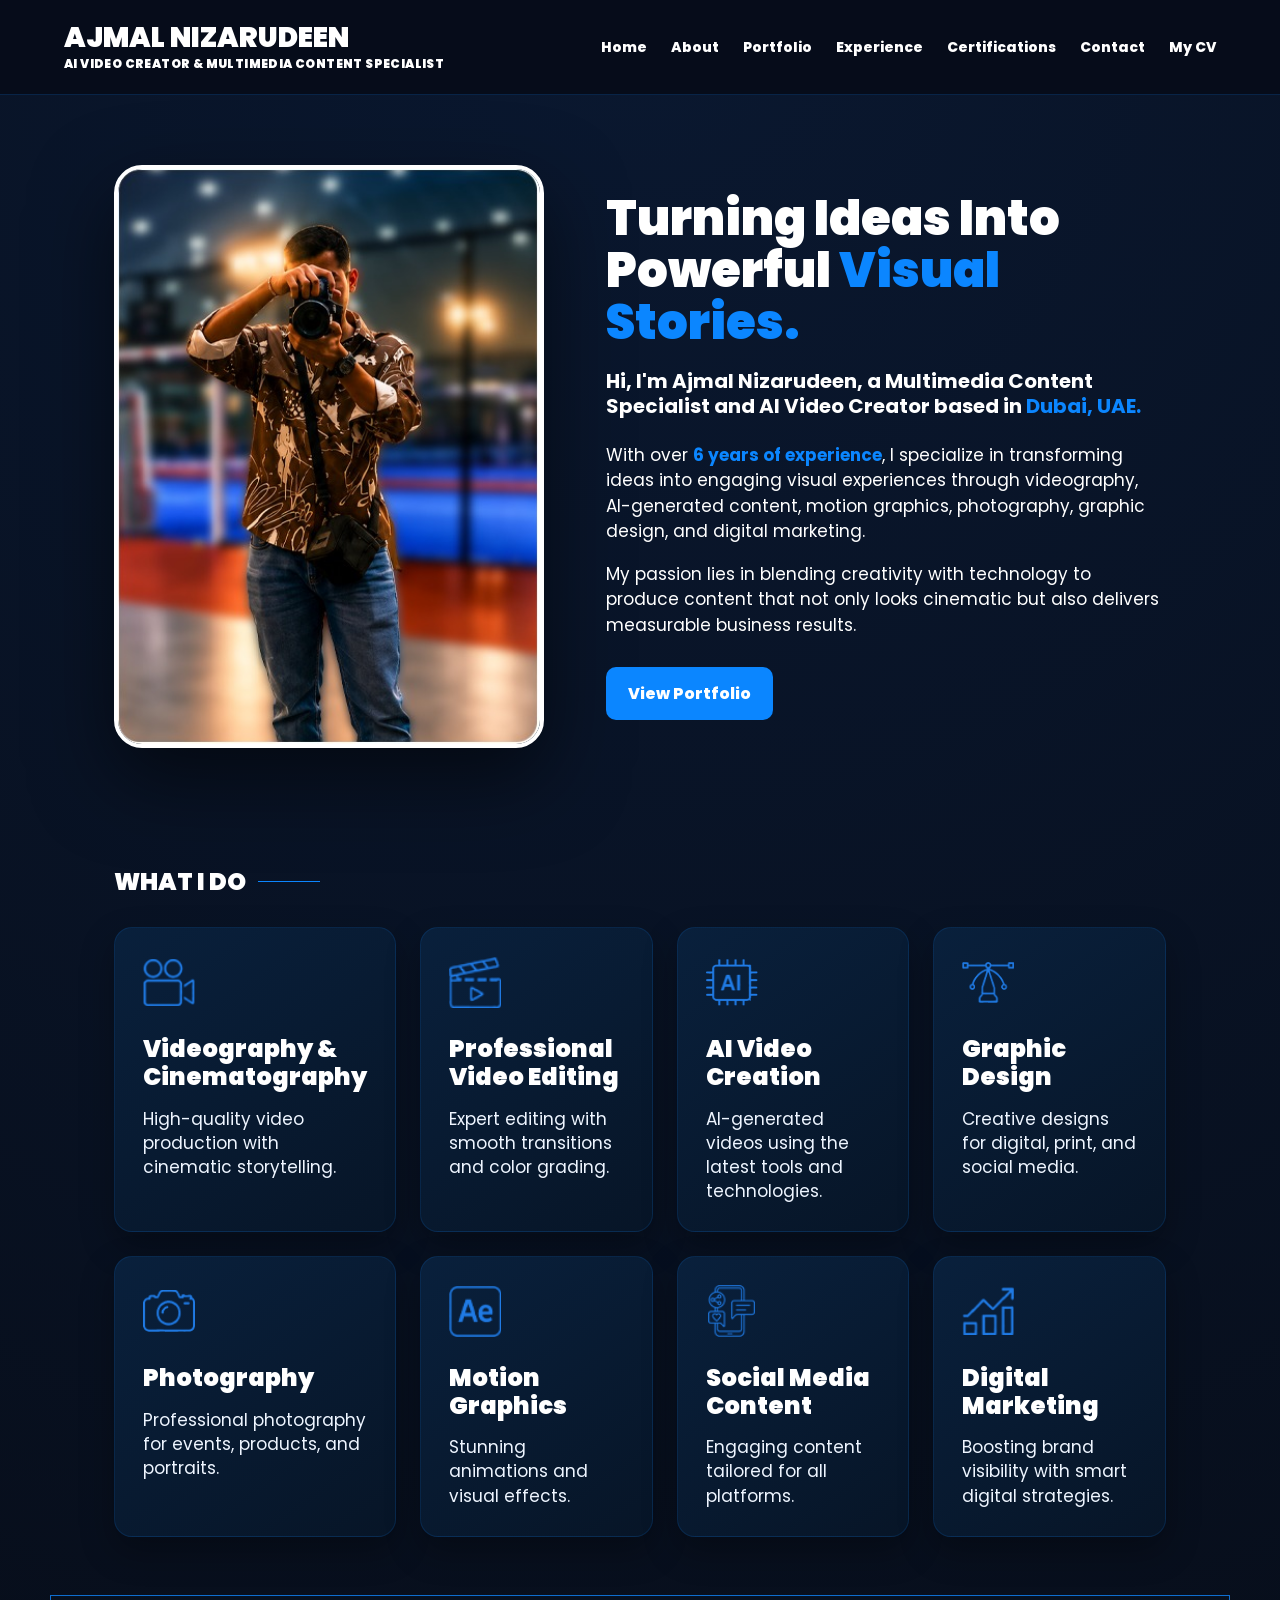
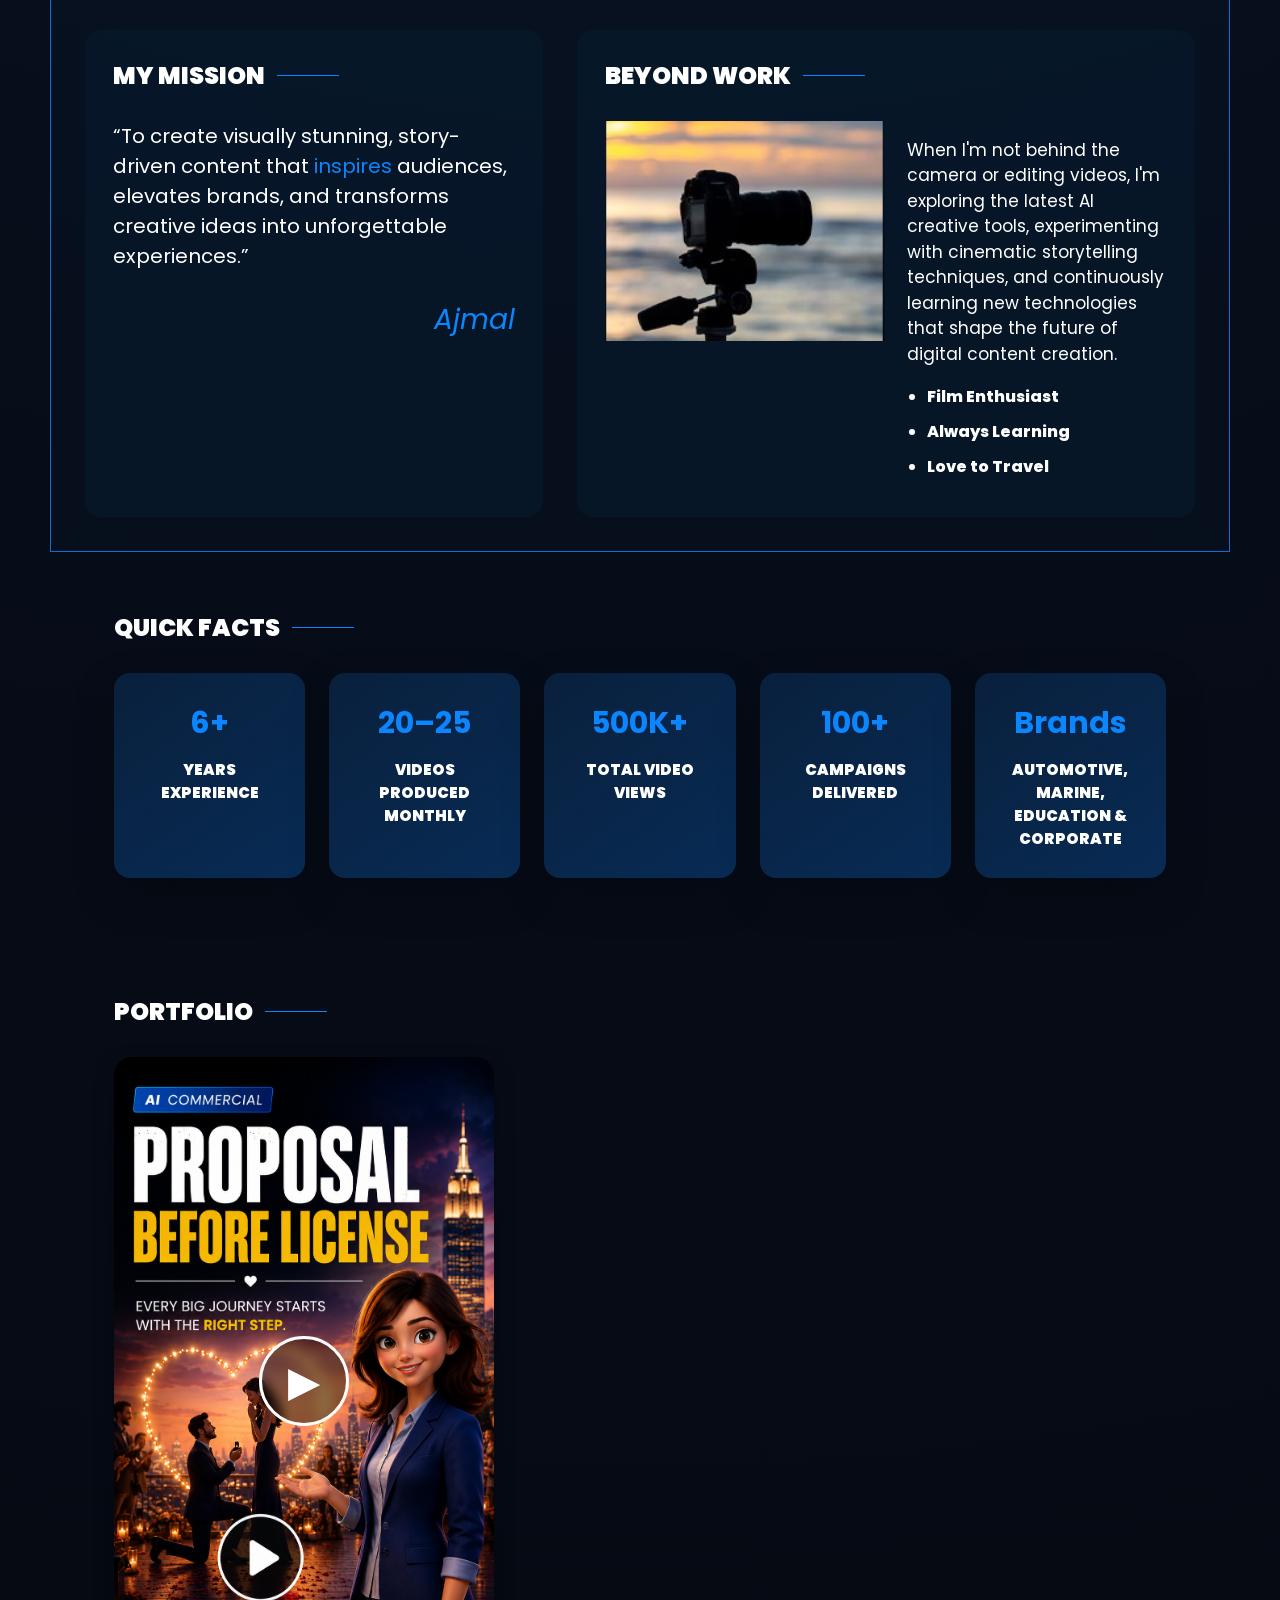
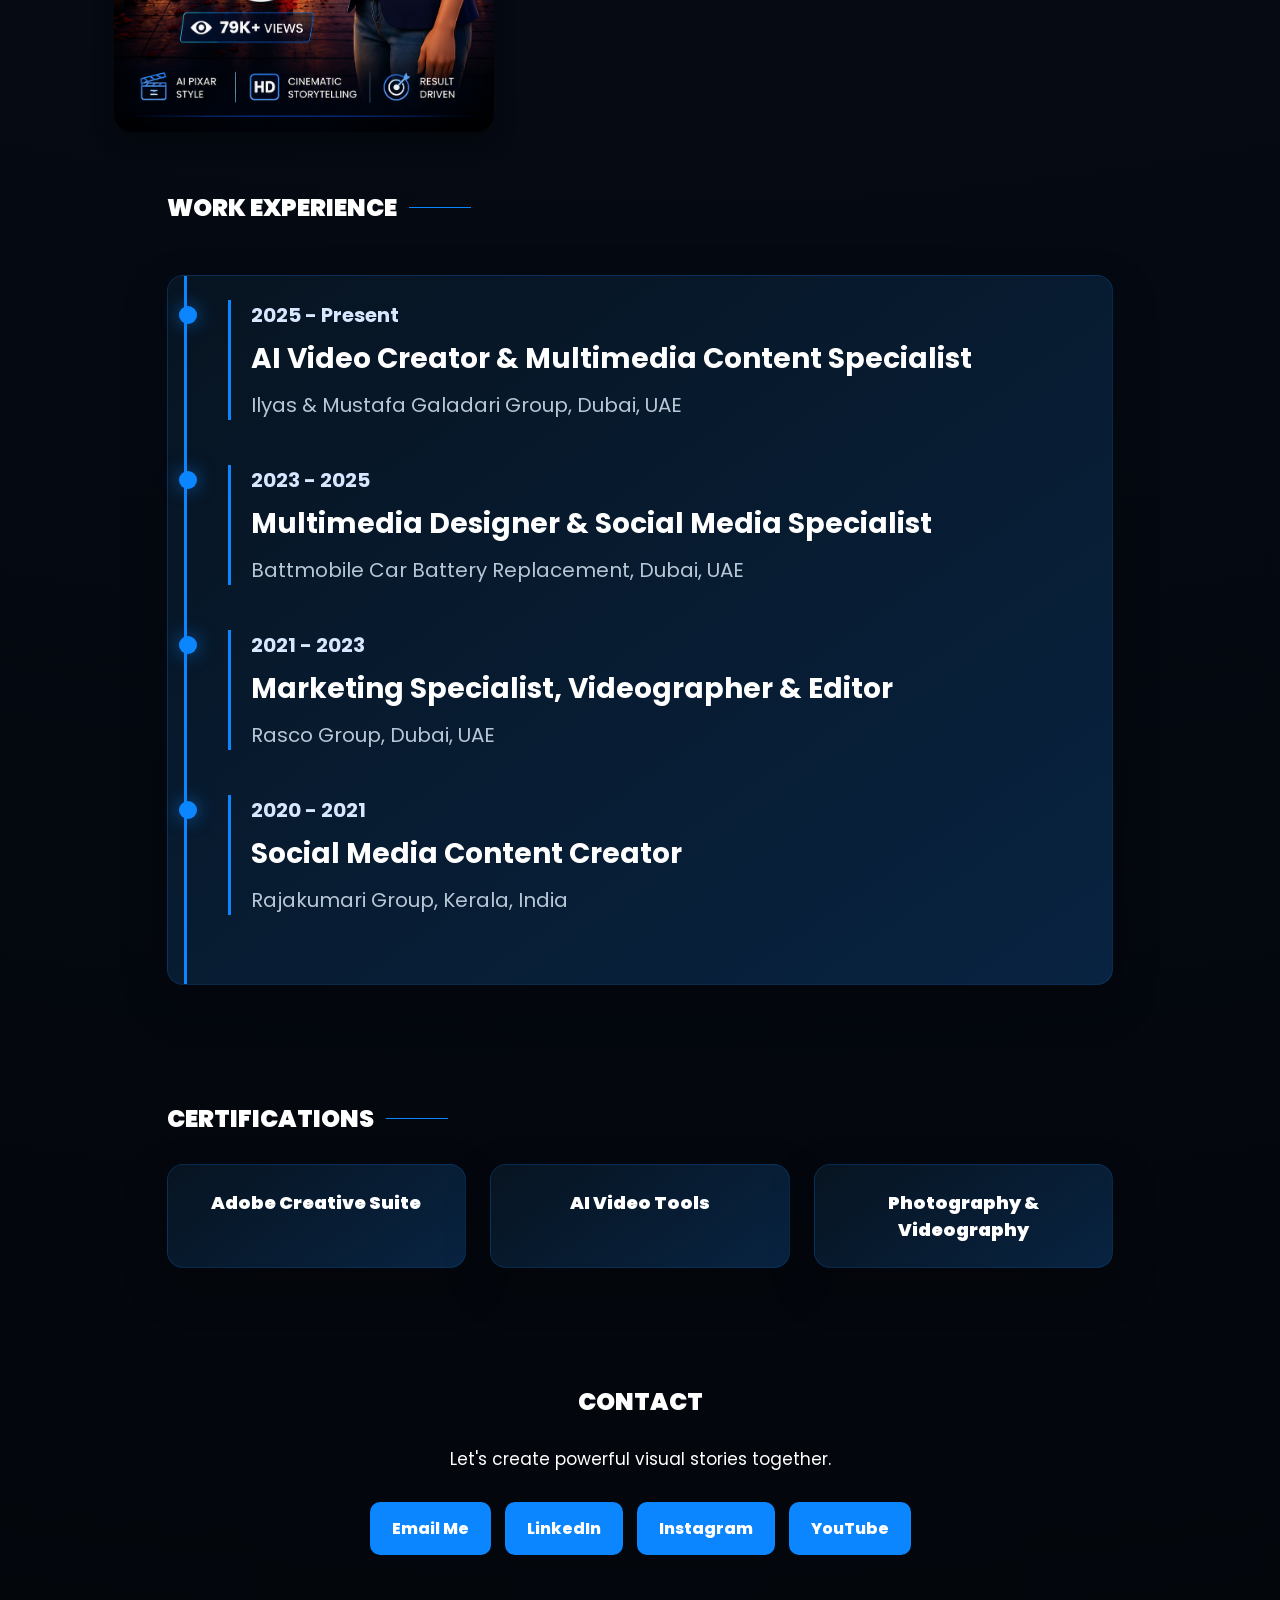
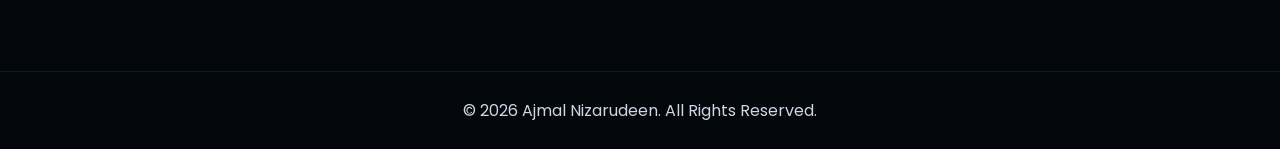
==== index.html @ cd3aad3b "Update index.html" ====
<!DOCTYPE html>
<html lang="en">
<head>
  <meta charset="UTF-8" />
  <meta name="viewport" content="width=device-width, initial-scale=1.0" />
  <title>Ajmal Nizarudeen | Portfolio</title>
  <link rel="preconnect" href="https://fonts.googleapis.com">
  <link rel="preconnect" href="https://fonts.gstatic.com" crossorigin>
  <link href="https://fonts.googleapis.com/css2?family=Poppins:wght@400;500;600;700;800;900&display=swap" rel="stylesheet">
  <link rel="stylesheet" href="style.css" />
</head>
<body>
  <header class="site-header">
    <a class="brand" href="#home">
      <span>AJMAL NIZARUDEEN</span>
      <small>AI VIDEO CREATOR & MULTIMEDIA CONTENT SPECIALIST</small>
    </a>
    <button class="menu-btn" id="menuBtn" aria-label="Open menu">☰</button>
    <nav class="nav" id="navMenu">
      <a href="#home">Home</a>
      <a href="#about">About</a>
      <a href="#portfolio">Portfolio</a>
      <a href="#experience">Experience</a>
      <a href="#certifications">Certifications</a>
      <a href="#contact">Contact</a>
      <a href="cv.html" target="_blank">My CV</a>
    </nav>
  </header>

  <main>
    <section id="home" class="hero section">
      <div class="hero-image reveal">
        <img src="profile.jpg" alt="Ajmal Nizarudeen holding a camera" />
      </div>
      <div class="hero-text reveal">
        <h1>Turning Ideas Into Powerful <span>Visual Stories.</span></h1>
        <h3>Hi, I'm Ajmal Nizarudeen, a Multimedia Content Specialist and AI Video Creator based in <span>Dubai, UAE.</span></h3>
        <p>With over <strong>6 years of experience</strong>, I specialize in transforming ideas into engaging visual experiences through videography, AI-generated content, motion graphics, photography, graphic design, and digital marketing.</p>
        <p>My passion lies in blending creativity with technology to produce content that not only looks cinematic but also delivers measurable business results.</p>
        <a class="btn" href="#portfolio">View Portfolio</a>
      </div>
    </section>

    <section id="about" class="section what-i-do">
      <h2>WHAT I DO</h2>
      <div class="services-grid">
        <article class="service-card reveal"><img src="videography.png" alt="" class="service-icon"><h3>Videography &<br>Cinematography</h3><p>High-quality video production with cinematic storytelling.</p></article>
        <article class="service-card reveal"><img src="editing.png" alt="" class="service-icon"><h3>Professional<br>Video Editing</h3><p>Expert editing with smooth transitions and color grading.</p></article>
        <article class="service-card reveal"><img src="ai.png" alt="" class="service-icon"><h3>AI Video<br>Creation</h3><p>AI-generated videos using the latest tools and technologies.</p></article>
        <article class="service-card reveal"><img src="graphic.png" alt="" class="service-icon"><h3>Graphic Design</h3><p>Creative designs for digital, print, and social media.</p></article>
        <article class="service-card reveal"><img src="photography.png" alt="" class="service-icon"><h3>Photography</h3><p>Professional photography for events, products, and portraits.</p></article>
        <article class="service-card reveal"><img src="motion.png" alt="" class="service-icon"><h3>Motion Graphics</h3><p>Stunning animations and visual effects.</p></article>
        <article class="service-card reveal"><img src="Layer26.png" alt="" class="service-icon"><h3>Social Media<br>Content</h3><p>Engaging content tailored for all platforms.</p></article>
        <article class="service-card reveal"><img src="digital.png" alt="" class="service-icon"><h3>Digital Marketing</h3><p>Boosting brand visibility with smart digital strategies.</p></article>
      </div>
    </section>

    <section class="section mission-section">
      <div class="mission-card reveal">
        <h2>MY MISSION</h2>
        <p class="quote">“To create visually stunning, story-driven content that <span>inspires</span> audiences, elevates brands, and transforms creative ideas into unforgettable experiences.”</p>
        <p class="signature">Ajmal</p>
      </div>
      <div class="beyond-card reveal">
        <h2>BEYOND WORK</h2>
        <div class="beyond-content">
          <img src="camera.jpg" alt="Camera at sunset">
          <div>
            <p>When I'm not behind the camera or editing videos, I'm exploring the latest AI creative tools, experimenting with cinematic storytelling techniques, and continuously learning new technologies that shape the future of digital content creation.</p>
            <ul>
              <li>Film Enthusiast</li>
              <li>Always Learning</li>
              <li>Love to Travel</li>
            </ul>
          </div>
        </div>
      </div>
    </section>

    <section class="section facts">
      <h2>QUICK FACTS</h2>
      <div class="facts-grid">
        <div class="fact-card reveal"><strong data-count="6">6+</strong><span>Years Experience</span></div>
        <div class="fact-card reveal"><strong>20–25</strong><span>Videos Produced Monthly</span></div>
        <div class="fact-card reveal"><strong data-count="500">500K+</strong><span>Total Video Views</span></div>
        <div class="fact-card reveal"><strong data-count="100">100+</strong><span>Campaigns Delivered</span></div>
        <div class="fact-card reveal"><strong>Brands</strong><span>Automotive, Marine, Education & Corporate</span></div>
      </div>
    </section>

<section id="portfolio" class="section">

<h2>Portfolio</h2>

<div class="video-card"
onclick="openVideo('https://drive.google.com/file/d/13KPSPZpoM0rMct7OR1KldT6EIgpam6Rl/preview')">
  
  <img src="thumbnew1.png" class="thumbnail">
  
  <div class="play-button">▶</div>
</div>
  
<section id="experience" class="section">

    <h2>WORK EXPERIENCE</h2>

    <div class="timeline">

        <div class="timeline-item">
            <span class="year">2025 - Present</span>
            <h3>AI Video Creator & Multimedia Content Specialist</h3>
            <p>Ilyas & Mustafa Galadari Group, Dubai, UAE</p>
        </div>

        <div class="timeline-item">
            <span class="year">2023 - 2025</span>
            <h3>Multimedia Designer & Social Media Specialist</h3>
            <p>Battmobile Car Battery Replacement, Dubai, UAE</p>
        </div>

        <div class="timeline-item">
            <span class="year">2021 - 2023</span>
            <h3>Marketing Specialist, Videographer & Editor</h3>
            <p>Rasco Group, Dubai, UAE</p>
        </div>

        <div class="timeline-item">
            <span class="year">2020 - 2021</span>
            <h3>Social Media Content Creator</h3>
            <p>Rajakumari Group, Kerala, India</p>
        </div>

    </div>

</section>
    <section id="certifications" class="section certifications">
      <h2>CERTIFICATIONS</h2>
      <div class="cert-grid">
        <article class="cert-card reveal">Adobe Creative Suite</article>
        <article class="cert-card reveal">AI Video Tools</article>
        <article class="cert-card reveal">Photography & Videography</article>
      </div>
    </section>

    <section id="contact" class="section contact">
      <h2>CONTACT</h2>
      <p>Let's create powerful visual stories together.</p>
      <div class="contact-links">
        <a href="mailto:ajmalnisarnjkm@gmail.com">Email Me</a>
        <a href="https://www.linkedin.com/in/ajmal-nizarudeen-a8591b1a4/" target="_blank">LinkedIn</a>
        <a href="https://www.instagram.com/ajmalnizar281" target="_blank">Instagram</a>
        <a href="https://www.youtube.com/@AjmalNisar369" target="_blank">YouTube</a>
      </div>
    </section>
  </main>

  <footer>© 2026 Ajmal Nizarudeen. All Rights Reserved.</footer>
  <script src="script.js"></script>
<div id="videoModal" class="modal">
  <div class="modal-content">
    <span class="close" onclick="closeVideo()">&times;</span>

    <iframe
      id="videoFrame"
      allow="autoplay"
      allowfullscreen>
    </iframe>
  </div>
</div>
</body>
</html>
---- style.css ----
:root{--bg:#070d19;--bg2:#061827;--panel:#071d31;--card:#061323;--text:#fff;--muted:#cdd6e4;--blue:#0b86ff;--line:#0e6ed0;--glow:rgba(11,134,255,.28)}
*{box-sizing:border-box}html{scroll-behavior:smooth}body{margin:0;font-family:'Poppins',Arial,sans-serif;background:radial-gradient(circle at top,#0a1830 0,#070d19 40%,#03060b 100%);color:var(--text)}img{max-width:100%}.site-header{position:sticky;top:0;z-index:1000;display:flex;align-items:center;justify-content:space-between;gap:24px;padding:24px 5%;background:rgba(7,13,25,.92);backdrop-filter:blur(14px);border-bottom:1px solid rgba(14,110,208,.25)}.brand{text-decoration:none;color:#fff;font-weight:900;font-size:28px;line-height:1}.brand small{display:block;font-size:12px;margin-top:6px;letter-spacing:.4px}.nav{display:flex;gap:24px}.nav a{color:#fff;text-decoration:none;font-weight:800;font-size:14px}.nav a:hover{color:var(--blue)}.menu-btn{display:none;background:var(--blue);color:#fff;border:0;border-radius:8px;padding:8px 12px;font-size:22px}.section{max-width:1180px;margin:0 auto;padding:58px 5%;scroll-margin-top:100px}h1{font-size:48px;line-height:1.08;margin:0 0 20px;font-weight:900}h1 span,h3 span,strong,.quote span{color:var(--blue)}h2{font-size:24px;text-transform:uppercase;margin:0 0 28px;font-weight:900;display:flex;align-items:center;gap:12px}h2:after{content:"";width:62px;height:1px;background:var(--blue);display:block}p{font-size:17px;line-height:1.5;color:var(--text)}
.hero{display:grid;grid-template-columns:430px 1fr;gap:62px;align-items:center;padding-top:70px}.hero-image img{width:100%;display:block;border:4px solid #fff;border-radius:28px;box-shadow:0 30px 80px rgba(0,0,0,.55)}.hero-text h3{font-size:20px;line-height:1.25;margin:0 0 24px}.btn,.contact-links a{display:inline-block;background:var(--blue);color:#fff;text-decoration:none;font-weight:800;border-radius:10px;padding:14px 22px;margin-top:12px;transition:.25s}.btn:hover,.contact-links a:hover{transform:translateY(-3px);box-shadow:0 12px 30px var(--glow)}
.services-grid{display:grid;grid-template-columns:repeat(4,1fr);gap:24px}.service-card{background:linear-gradient(145deg,#09203c,#071527);border:1px solid rgba(14,110,208,.18);border-radius:18px;padding:28px;min-height:250px;transition:.35s;cursor:pointer;box-shadow:0 14px 34px rgba(0,0,0,.30)}.service-card:hover{transform:translateY(-8px);border-color:var(--blue);box-shadow:0 22px 50px var(--glow);background:linear-gradient(145deg,#0d2c53,#071a31)}.service-icon{width:52px;height:52px;object-fit:contain;margin-bottom:20px}.service-card h3{font-size:24px;line-height:1.15;margin:0 0 16px;font-weight:900}.service-card p{font-size:17px;line-height:1.42;margin:0;color:#eef5ff}
.mission-section{display:grid;grid-template-columns:1fr 1.35fr;gap:34px;border:1px solid var(--line);background:rgba(6,22,37,.35);padding:34px}.mission-card,.beyond-card{background:rgba(7,29,49,.55);border-radius:16px;padding:28px}.quote{font-size:20px}.signature{font-size:28px;color:var(--blue);font-style:italic;text-align:right}.beyond-content{display:grid;grid-template-columns:280px 1fr;gap:22px}.beyond-content img{width:100%;height:220px;object-fit:cover}.beyond-content ul{margin:15px 0 0;padding-left:20px;font-weight:800}.beyond-content li{margin-bottom:10px}.facts-grid{display:grid;grid-template-columns:repeat(5,1fr);gap:24px}.fact-card{background:linear-gradient(145deg,#09203c,#082b55);border-radius:16px;padding:28px;text-align:center;box-shadow:0 18px 40px rgba(0,0,0,.28);transition:.3s}.fact-card:hover{transform:translateY(-6px);box-shadow:0 20px 45px var(--glow)}.fact-card strong{display:block;font-size:30px;color:var(--blue);margin-bottom:12px}.fact-card span{display:block;text-transform:uppercase;font-weight:900;font-size:15px}.portfolio-grid{display:grid;grid-template-columns:repeat(3,1fr);gap:28px}.portfolio-card,.cert-card,.timeline{background:linear-gradient(145deg,#071421,#082341);border:1px solid rgba(14,110,208,.22);border-radius:16px;padding:24px;box-shadow:0 18px 45px rgba(0,0,0,.25)}.portfolio-card img{height:210px;width:100%;object-fit:cover;border-radius:12px;margin-bottom:18px}.portfolio-card h3,.timeline-item h3{font-size:21px;margin:0 0 10px}.timeline-item{border-left:3px solid var(--blue);padding-left:20px;margin-bottom:26px}.timeline-item span{color:var(--blue);font-weight:900}.cert-grid{display:grid;grid-template-columns:repeat(3,1fr);gap:24px}.cert-card{text-align:center;font-weight:900;font-size:18px}.contact{text-align:center}.contact h2{justify-content:center}.contact h2:after{display:none}.contact-links{display:flex;justify-content:center;gap:14px;flex-wrap:wrap}footer{text-align:center;padding:26px;color:var(--muted);border-top:1px solid rgba(14,110,208,.2)}.reveal{opacity:0;transform:translateY(24px);transition:.7s ease}.reveal.show{opacity:1;transform:none}
@media(max-width:980px){.menu-btn{display:block}.nav{display:none;position:absolute;right:5%;top:80px;background:#071421;border:1px solid var(--line);border-radius:14px;flex-direction:column;padding:18px;width:240px}.nav.active{display:flex}.hero,.mission-section{grid-template-columns:1fr}.services-grid,.facts-grid{grid-template-columns:repeat(2,1fr)}.portfolio-grid,.cert-grid{grid-template-columns:1fr}.beyond-content{grid-template-columns:1fr}.hero{gap:36px}.hero-image{max-width:430px}.hero-text h1{font-size:40px}}
@media(max-width:560px){.site-header{padding:18px 5%}.brand{font-size:20px}.brand small{font-size:10px}.section{padding:42px 5%}.services-grid,.facts-grid{grid-template-columns:1fr}.hero-text h1{font-size:34px}p{font-size:16px}.mission-section{padding:24px}.service-card{min-height:auto}.service-card h3{font-size:22px}}
/* ===========================
   PORTFOLIO
=========================== */

.video-card{
    width:380px;
    background:#0d1625;
    border-radius:18px;
    overflow:hidden;
    cursor:pointer;
    transition:.35s;
    position:relative;
    box-shadow:0 8px 20px rgba(0,0,0,.35);
}

.video-card:hover{
    transform:translateY(-8px);
    box-shadow:0 20px 40px rgba(0,120,255,.25);
}

.video-card img{
    width:100%;
    display:block;
}

/* Top text */
.video-info{
    padding:20px 20px 15px;
}

.video-category{
    display:block;
    color:#0b86ff;
    font-size:14px;
    font-weight:800;
    letter-spacing:2px;
    text-transform:uppercase;
    margin-bottom:8px;
}

.video-info h3{
    color:#fff;
    font-size:32px;
    font-weight:800;
    line-height:1.2;
    margin:0;
}

/* Play button */
.play-button{
    position:absolute;
    top:48%;
    left:50%;
    transform:translate(-50%,-50%);
    width:90px;
    height:90px;
    border-radius:50%;
    background:rgba(0,0,0,.45);
    border:3px solid #fff;
    display:flex;
    align-items:center;
    justify-content:center;
    color:#fff;
    font-size:42px;
    transition:.3s;
    backdrop-filter:blur(6px);
}

.video-card:hover .play-button{
    transform:translate(-50%,-50%) scale(1.08);
    background:rgba(11,134,255,.85);
}

/* Video Popup */
.modal{
    display:none;
    position:fixed;
    left:0;
    top:0;
    width:100%;
    height:100%;
    background:rgba(0,0,0,.9);
    justify-content:center;
    align-items:center;
    z-index:9999;
}

.modal-content{
    width:90%;
    max-width:1000px;
    position:relative;
}

.modal iframe{
    width:100%;
    height:560px;
    border:none;
    border-radius:18px;
}

.close{
    position:absolute;
    top:-50px;
    right:0;
    color:#fff;
    font-size:42px;
    cursor:pointer;
    transition:.3s;
}

.close:hover{
    color:#0b86ff;
}
/*=========================
    EXPERIENCE TIMELINE
==========================*/

.timeline{
    position:relative;
    margin-top:50px;
    padding-left:60px;
}

.timeline::before{
    content:"";
    position:absolute;
    left:16px;
    top:0;
    bottom:0;
    width:3px;
    background:#0b86ff;
}

.timeline-item{
    position:relative;
    margin-bottom:45px;
}

.timeline-item::before{
    content:"";
    position:absolute;
    left:-52px;
    top:6px;
    width:18px;
    height:18px;
    background:#0b86ff;
    border-radius:50%;
    box-shadow:0 0 18px rgba(11,134,255,.6);
}

.timeline .year{
    display:block;
    color:#d8e6ff;
    font-size:20px;
    font-weight:700;
    margin-bottom:8px;
}

.timeline-item h3{
    color:#fff;
    font-size:28px;
    margin:0 0 10px;
}

.timeline-item p{
    color:#b8c7d6;
    font-size:20px;
    margin:0;
}

@media(max-width:768px){

.timeline{
    padding-left:45px;
}

.timeline::before{
    left:12px;
}

.timeline-item::before{
    left:-39px;
    width:14px;
    height:14px;
}

.timeline .year{
    font-size:17px;
}

.timeline-item h3{
    font-size:21px;
}

.timeline-item p{
    font-size:16px;
}

}
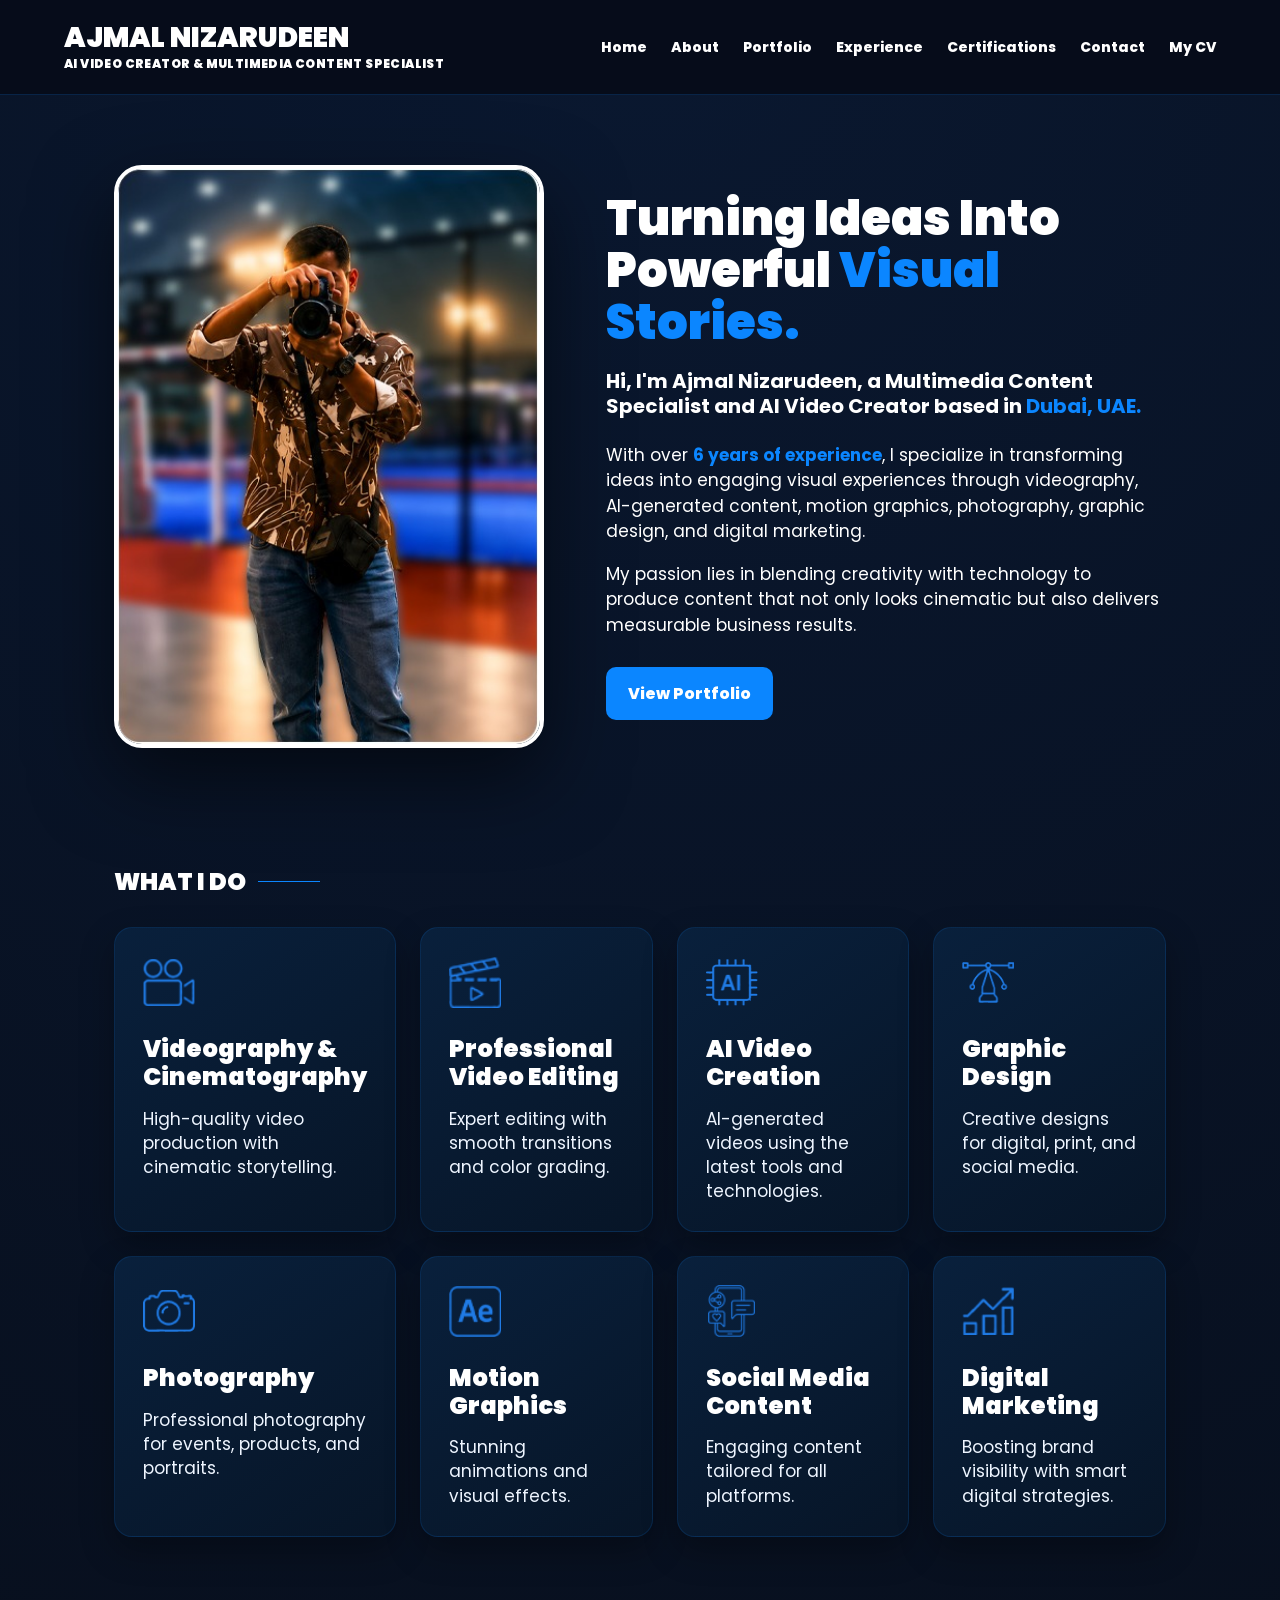
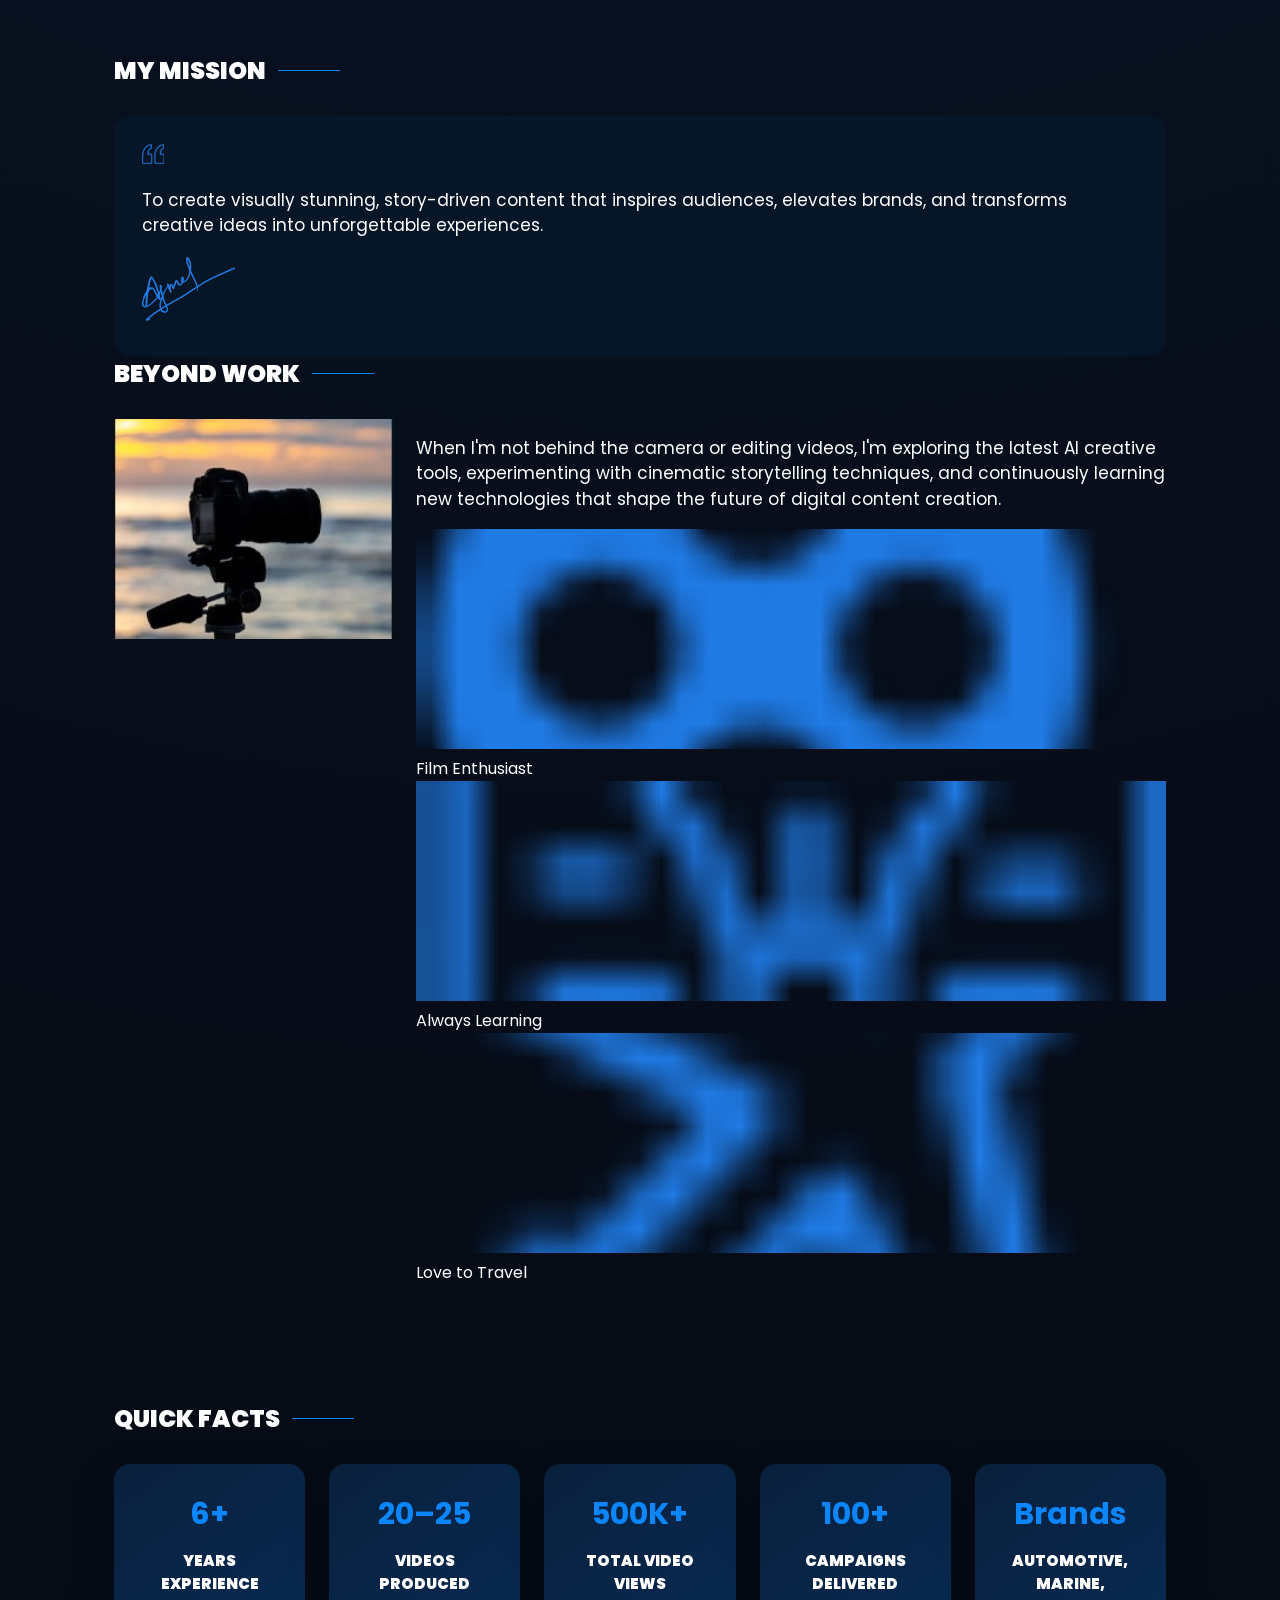
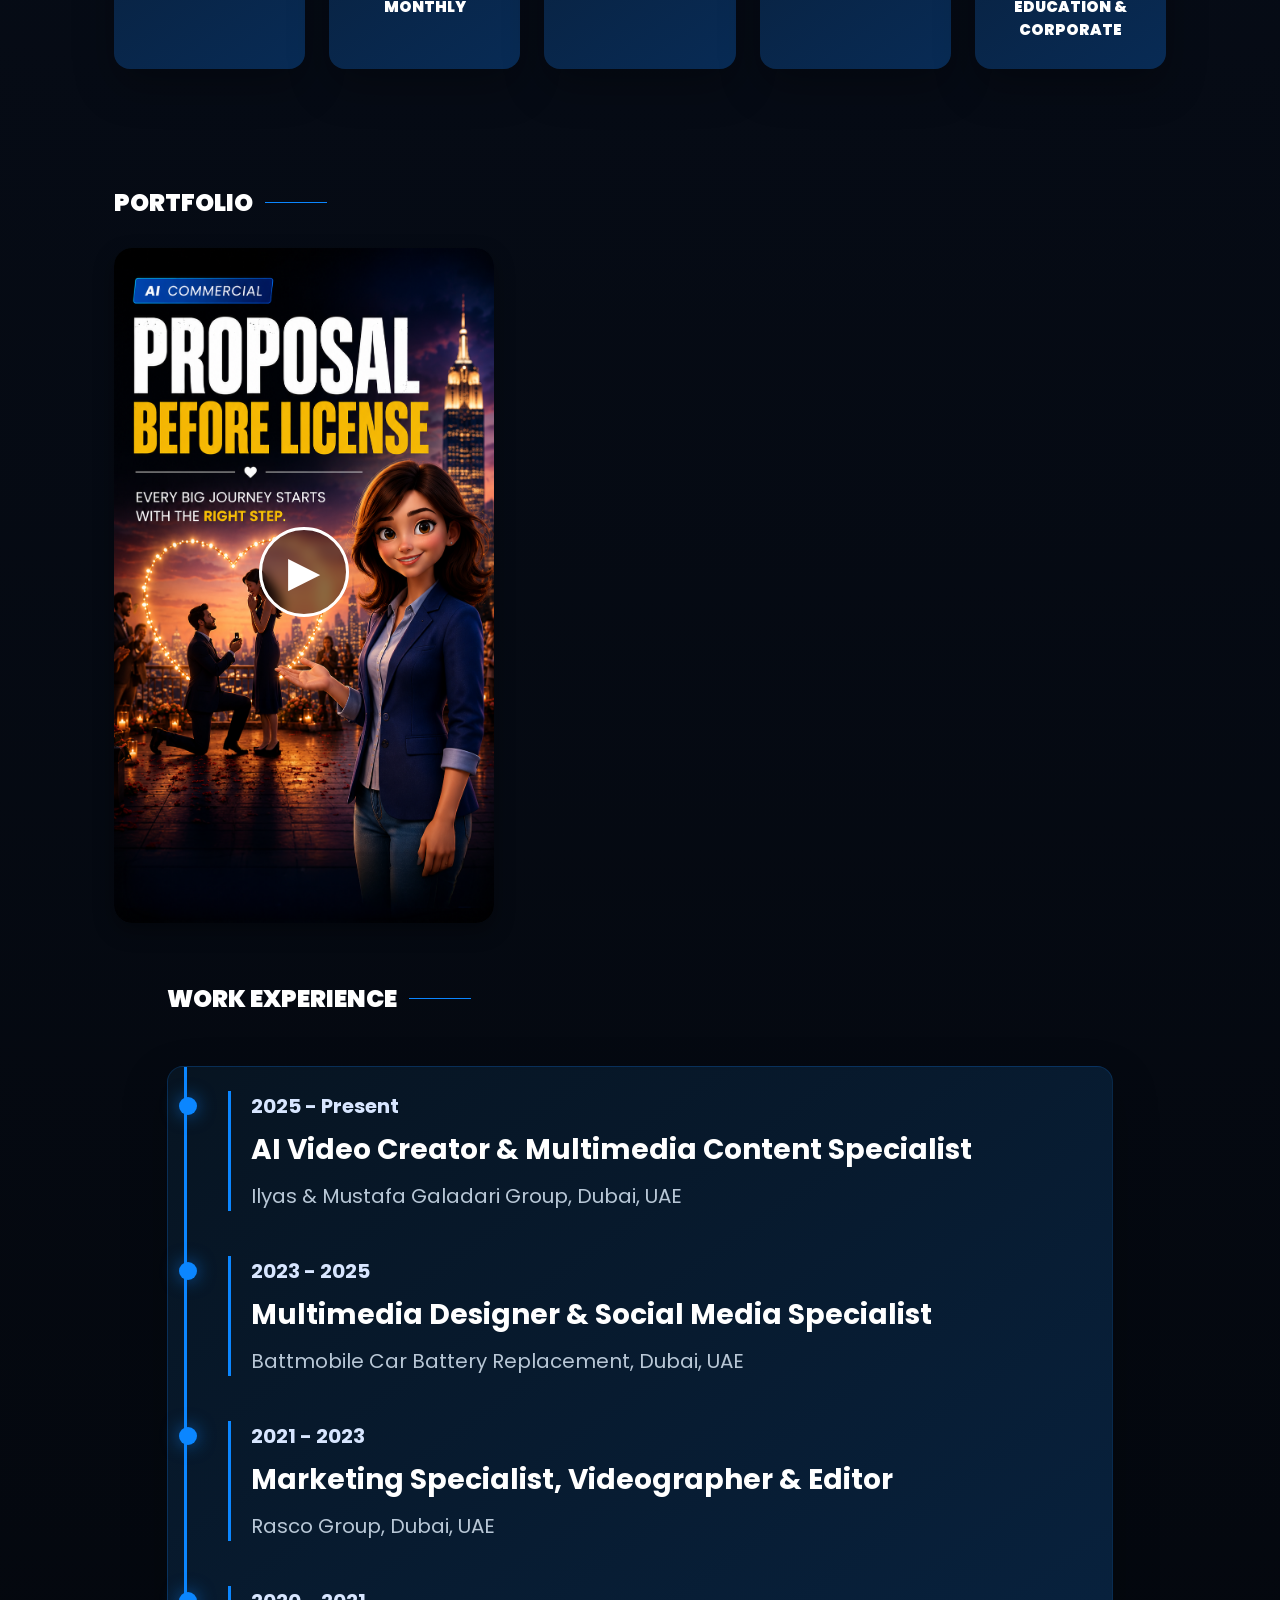
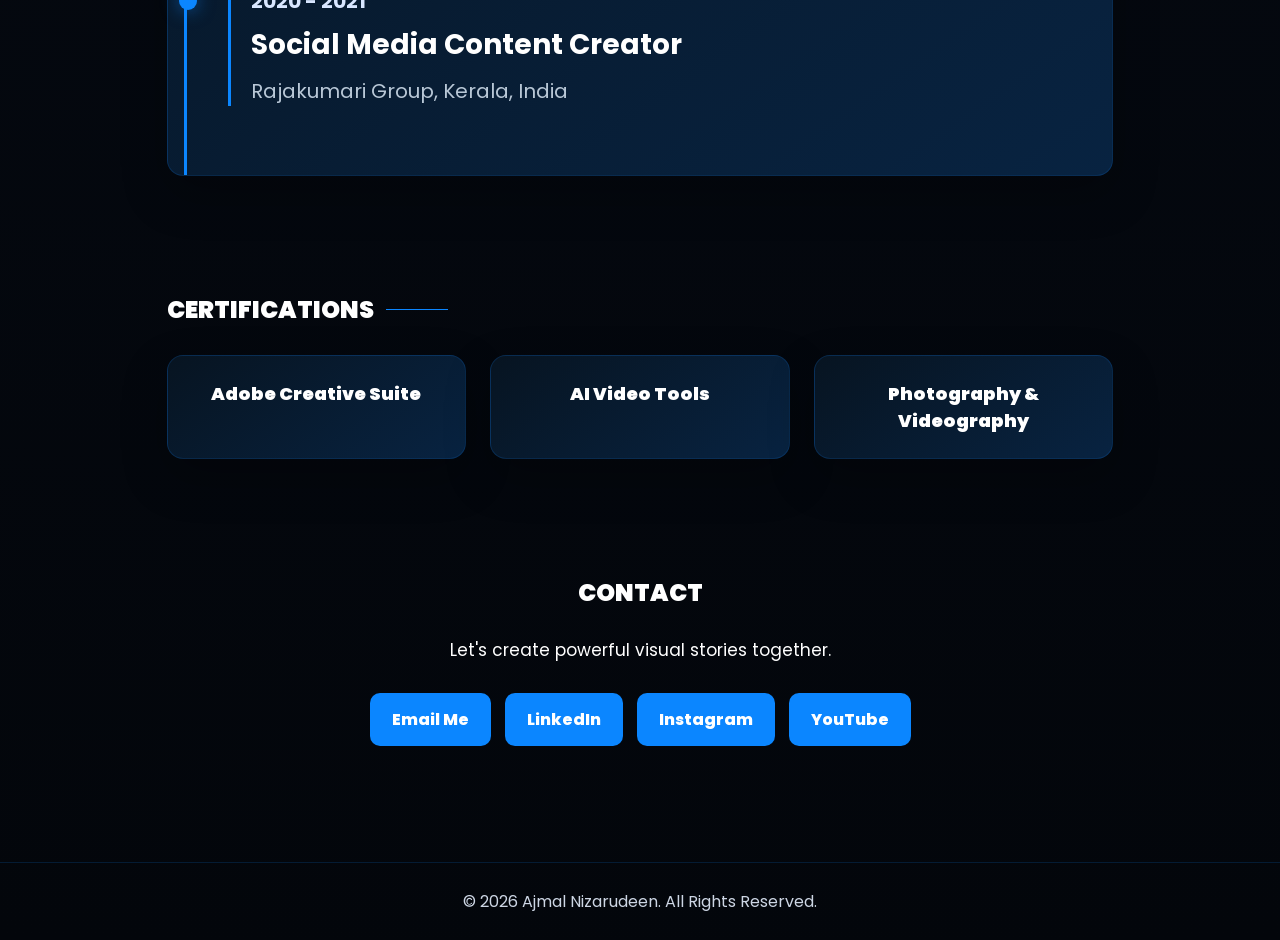
==== commit 8c5d6bb5: "Update index.html" ====
--- a/index.html
+++ b/index.html
@@ -55,27 +55,58 @@
       </div>
     </section>
 
-    <section class="section mission-section">
-      <div class="mission-card reveal">
-        <h2>MY MISSION</h2>
-        <p class="quote">“To create visually stunning, story-driven content that <span>inspires</span> audiences, elevates brands, and transforms creative ideas into unforgettable experiences.”</p>
-        <p class="signature">Ajmal</p>
-      </div>
-      <div class="beyond-card reveal">
-        <h2>BEYOND WORK</h2>
-        <div class="beyond-content">
-          <img src="camera.jpg" alt="Camera at sunset">
-          <div>
-            <p>When I'm not behind the camera or editing videos, I'm exploring the latest AI creative tools, experimenting with cinematic storytelling techniques, and continuously learning new technologies that shape the future of digital content creation.</p>
-            <ul>
-              <li>Film Enthusiast</li>
-              <li>Always Learning</li>
-              <li>Love to Travel</li>
-            </ul>
+   <section class="mission-beyond section">
+
+  <div class="mission-box">
+    <h2>MY MISSION</h2>
+
+    <div class="mission-card">
+      <img src="quotation.png" class="quote-icon" alt="">
+
+      <p>
+        To create visually stunning, story-driven content that
+        <span>inspires</span> audiences, elevates brands,
+        and transforms creative ideas into unforgettable experiences.
+      </p>
+
+      <img src="sign.png" class="signature" alt="">
+    </div>
+  </div>
+
+  <div class="beyond-box">
+    <h2>BEYOND WORK</h2>
+
+    <div class="beyond-content">
+      <img src="camera.jpg" class="camera-image" alt="Camera">
+
+      <div>
+        <p class="beyond-text">
+          When I'm not behind the camera or editing videos, I'm exploring the latest
+          AI creative tools, experimenting with cinematic storytelling techniques,
+          and continuously learning new technologies that shape the future of digital content creation.
+        </p>
+
+        <div class="interest-list">
+          <div class="interest-item">
+            <img src="filment.png" alt="">
+            <span>Film Enthusiast</span>
           </div>
-        </div>
-      </div>
-    </section>
+
+          <div class="interest-item">
+            <img src="learning.png" alt="">
+            <span>Always Learning</span>
+          </div>
+
+          <div class="interest-item">
+            <img src="travel.png" alt="">
+            <span>Love to Travel</span>
+          </div>
+        </div>
+      </div>
+    </div>
+  </div>
+
+</section>
 
     <section class="section facts">
       <h2>QUICK FACTS</h2>
@@ -95,7 +126,7 @@
 <div class="video-card"
 onclick="openVideo('https://drive.google.com/file/d/13KPSPZpoM0rMct7OR1KldT6EIgpam6Rl/preview')">
   
-  <img src="thumbnew1.png" class="thumbnail">
+  <img src="thumbnew2.png" class="thumbnail">
   
   <div class="play-button">▶</div>
 </div>
--- a/style.css
+++ b/style.css
@@ -29,30 +29,6 @@
     width:100%;
     display:block;
 }
-
-/* Top text */
-.video-info{
-    padding:20px 20px 15px;
-}
-
-.video-category{
-    display:block;
-    color:#0b86ff;
-    font-size:14px;
-    font-weight:800;
-    letter-spacing:2px;
-    text-transform:uppercase;
-    margin-bottom:8px;
-}
-
-.video-info h3{
-    color:#fff;
-    font-size:32px;
-    font-weight:800;
-    line-height:1.2;
-    margin:0;
-}
-
 /* Play button */
 .play-button{
     position:absolute;
@@ -202,5 +178,157 @@
 .timeline-item p{
     font-size:16px;
 }
-
-}
+.mission-beyond{
+  display:grid;
+  grid-template-columns:1fr 1.2fr;
+  gap:60px;
+  padding:60px 0;
+}
+
+.mission-card{
+  background:#0d1829;
+  border-radius:22px;
+  padding:40px;
+  min-height:420px;
+}
+
+.quote-icon{
+  width:40px;
+}
+
+.mission-card p{
+  font-size:32px;
+  line-height:1.45;
+  font-weight:600;
+}
+
+.mission-card span{
+  color:#0b8cff;
+}
+
+.signature{
+  width:170px;
+  display:block;
+  margin-left:auto;
+}
+
+.beyond-content{
+  display:grid;
+  grid-template-columns:330px 1fr;
+  gap:35px;
+}
+
+.camera-image{
+  width:100%;
+  height:360px;
+  object-fit:cover;
+  border:2px solid #1d7cff;
+}
+
+.beyond-text{
+  font-size:24px;
+  line-height:1.5;
+}
+
+.interest-item{
+  display:flex;
+  align-items:center;
+  gap:20px;
+  margin-bottom:28px;
+}
+
+.interest-item img{
+  width:46px;
+  height:46px;
+  object-fit:contain;
+}
+
+.interest-item span{
+  font-size:22px;
+  font-weight:700;
+}
+
+@media(max-width:900px){
+  .mission-beyond,
+  .beyond-content{
+    grid-template-columns:1fr;
+  }
+}
+   /* FORCE MISSION + BEYOND WORK FIX */
+
+.mission-beyond.section{
+  display:grid !important;
+  grid-template-columns:1fr 1.2fr !important;
+  gap:60px !important;
+  padding:60px 5% !important;
+}
+
+.mission-beyond .mission-card{
+  background:#0d1829 !important;
+  border-radius:22px !important;
+  padding:40px !important;
+  min-height:420px !important;
+}
+
+.mission-beyond .quote-icon{
+  width:40px !important;
+}
+
+.mission-beyond .mission-card p{
+  font-size:32px !important;
+  line-height:1.45 !important;
+  font-weight:600 !important;
+}
+
+.mission-beyond .mission-card span{
+  color:#0b8cff !important;
+}
+
+.mission-beyond .signature{
+  width:170px !important;
+  display:block !important;
+  margin-left:auto !important;
+}
+
+.mission-beyond .beyond-content{
+  display:grid !important;
+  grid-template-columns:330px 1fr !important;
+  gap:35px !important;
+}
+
+.mission-beyond .camera-image{
+  width:100% !important;
+  height:360px !important;
+  object-fit:cover !important;
+  border:2px solid #1d7cff !important;
+}
+
+.mission-beyond .beyond-text{
+  font-size:24px !important;
+  line-height:1.5 !important;
+}
+
+.mission-beyond .interest-item{
+  display:flex !important;
+  align-items:center !important;
+  gap:20px !important;
+  margin-bottom:28px !important;
+}
+
+.mission-beyond .interest-item img{
+  width:46px !important;
+  height:46px !important;
+  object-fit:contain !important;
+}
+
+.mission-beyond .interest-item span{
+  font-size:22px !important;
+  font-weight:700 !important;
+}
+
+@media(max-width:900px){
+  .mission-beyond.section,
+  .mission-beyond .beyond-content{
+    grid-template-columns:1fr !important;
+  }
+}
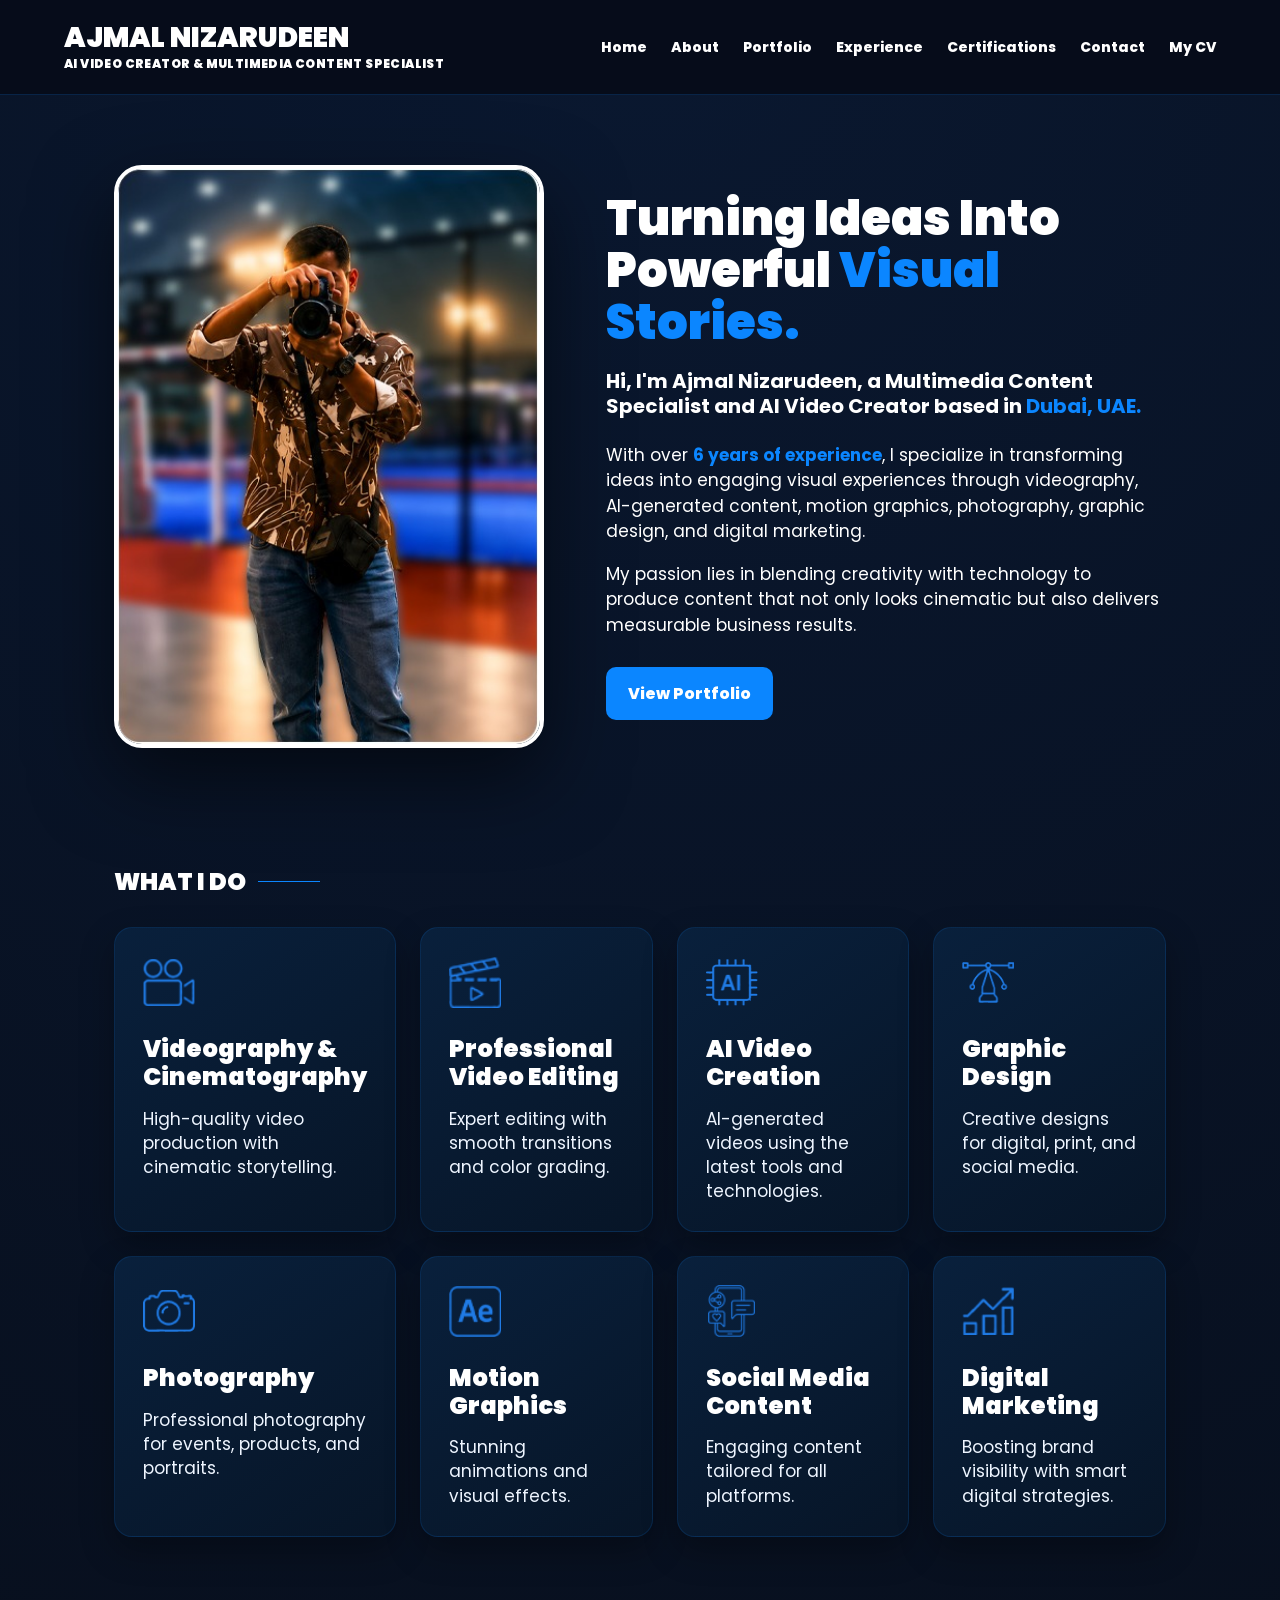
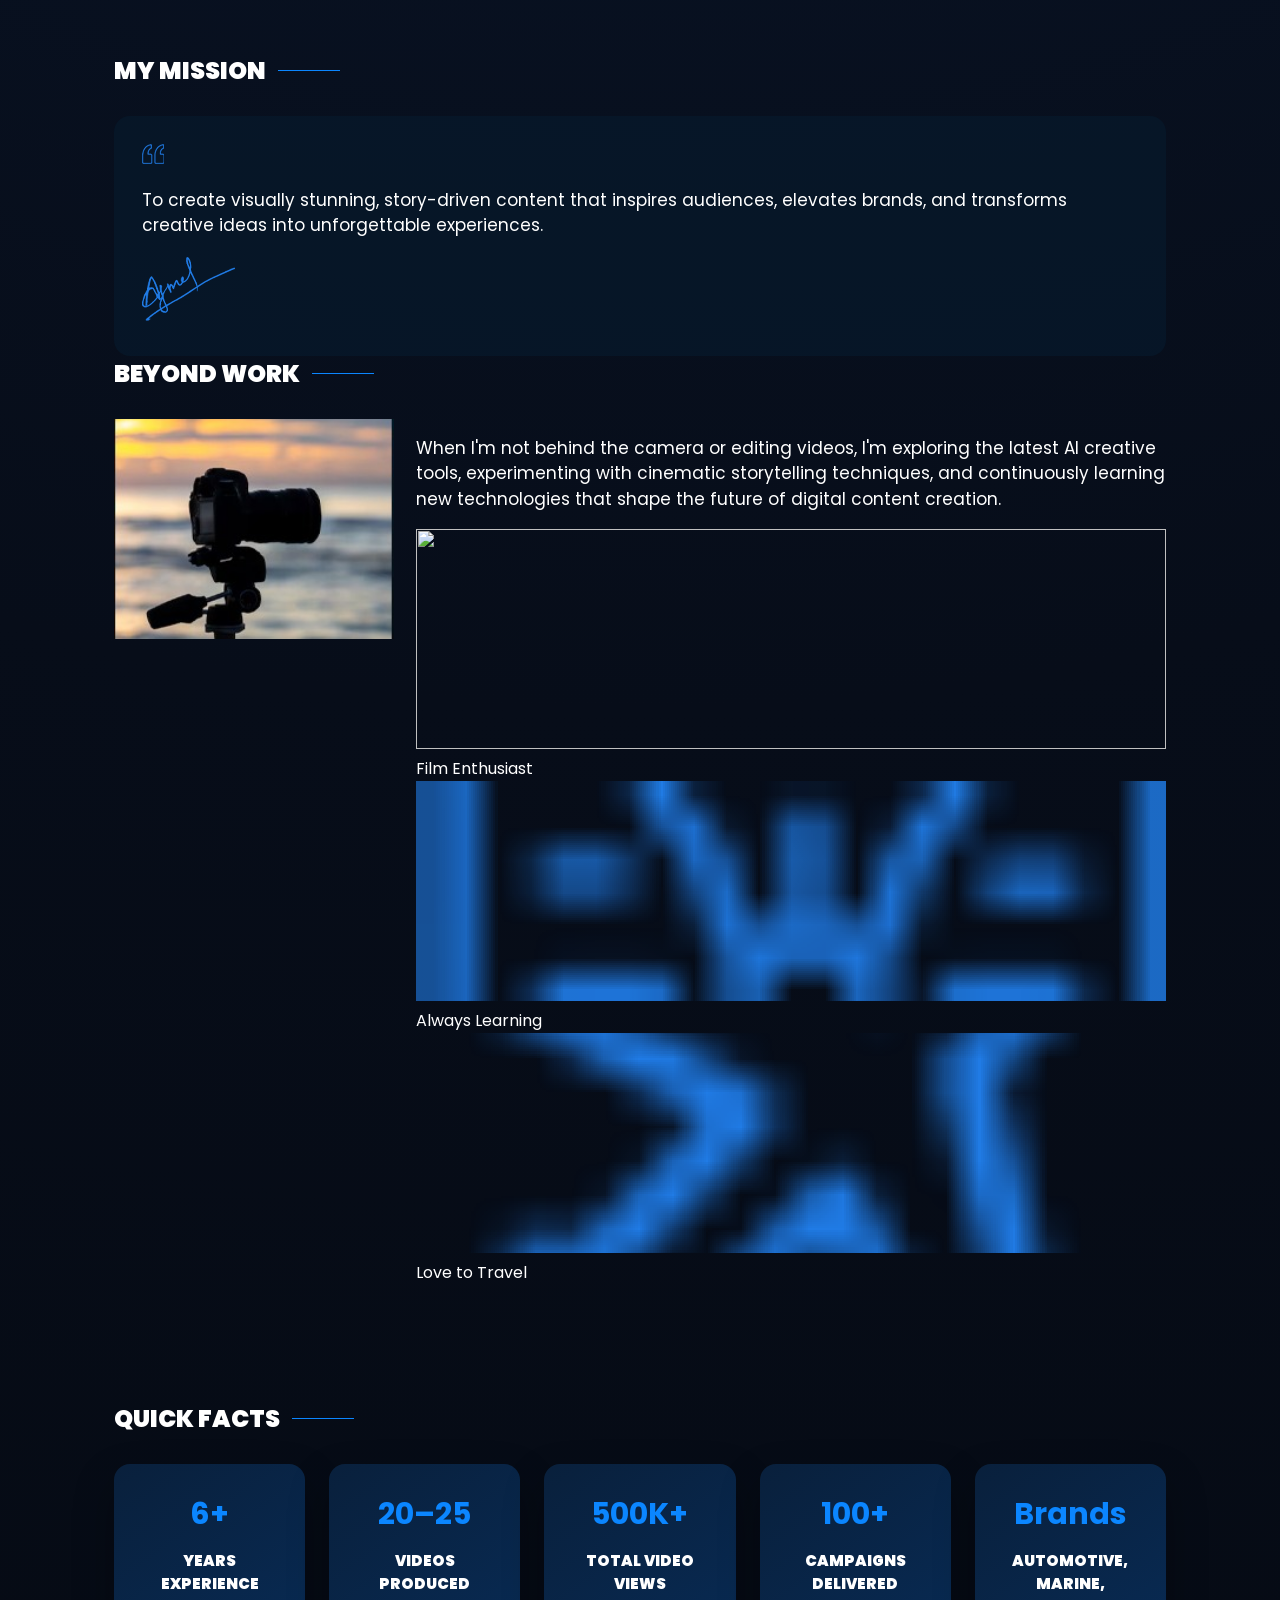
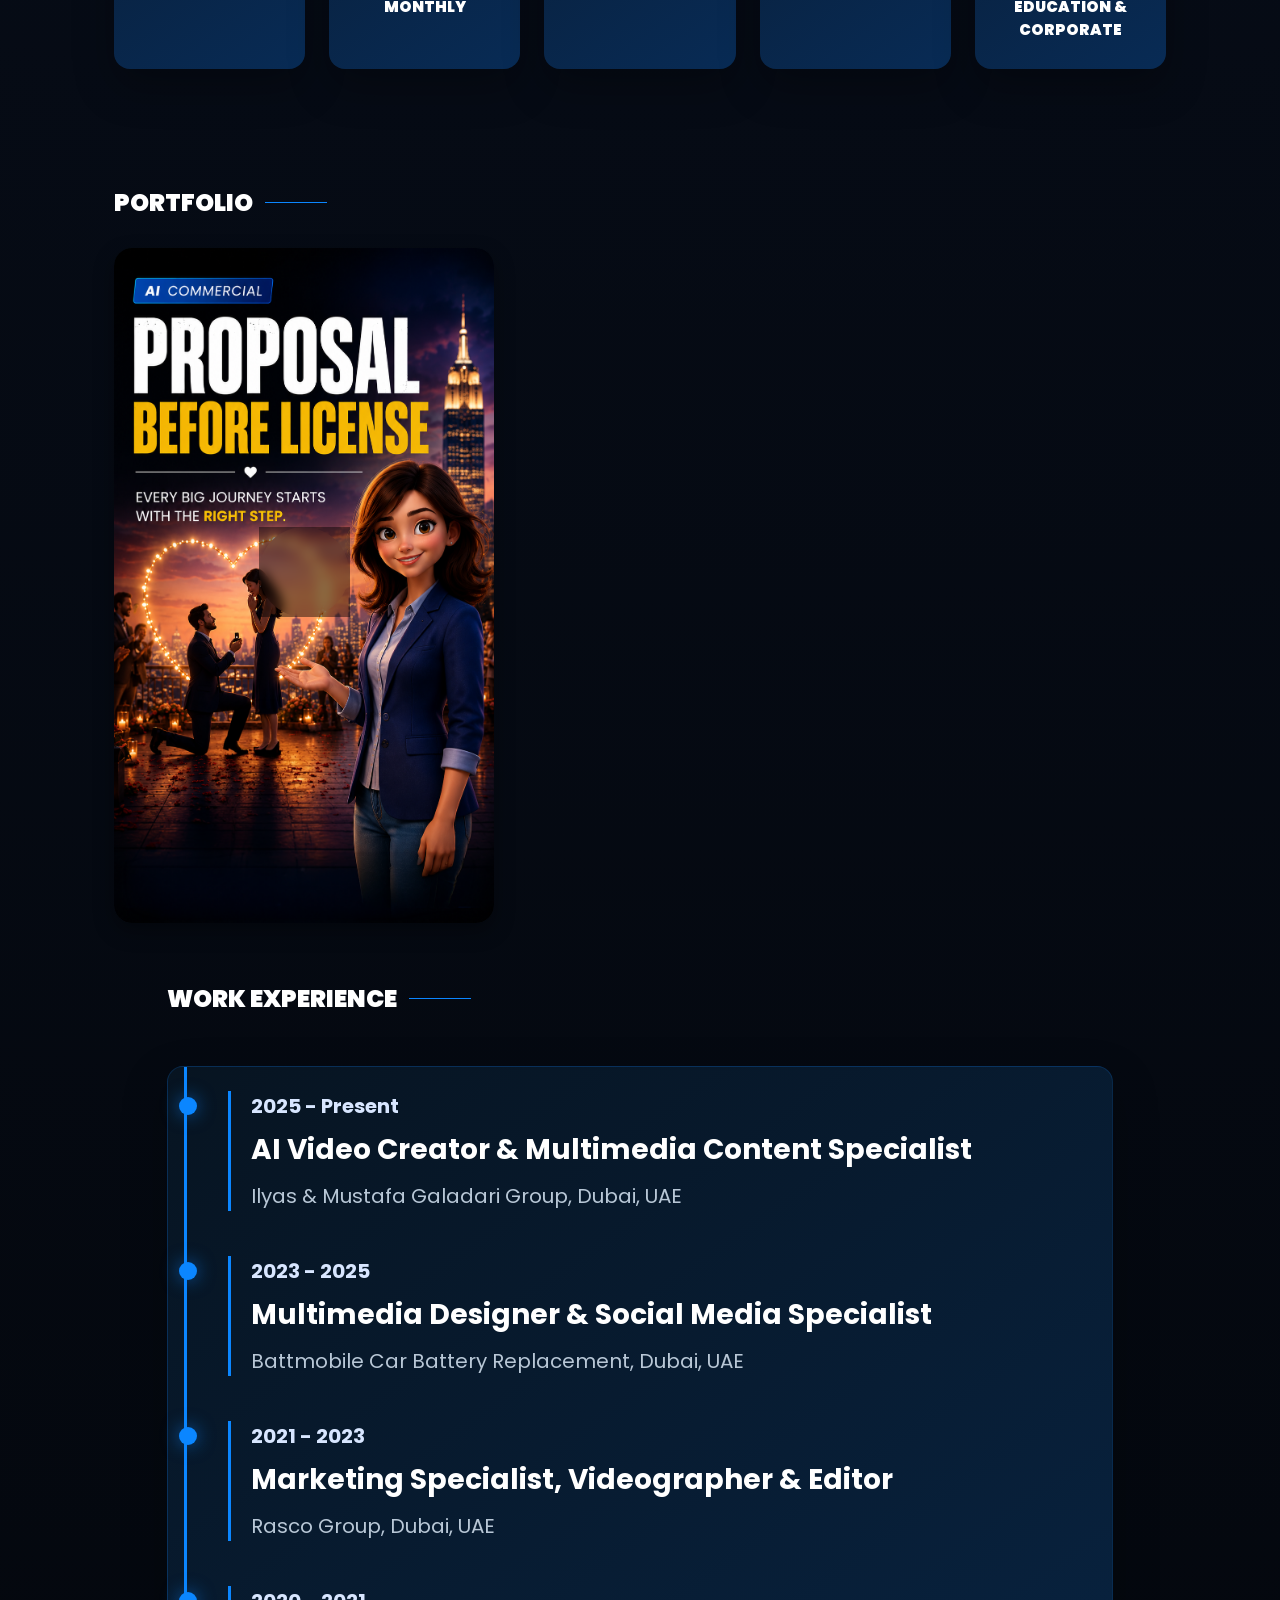
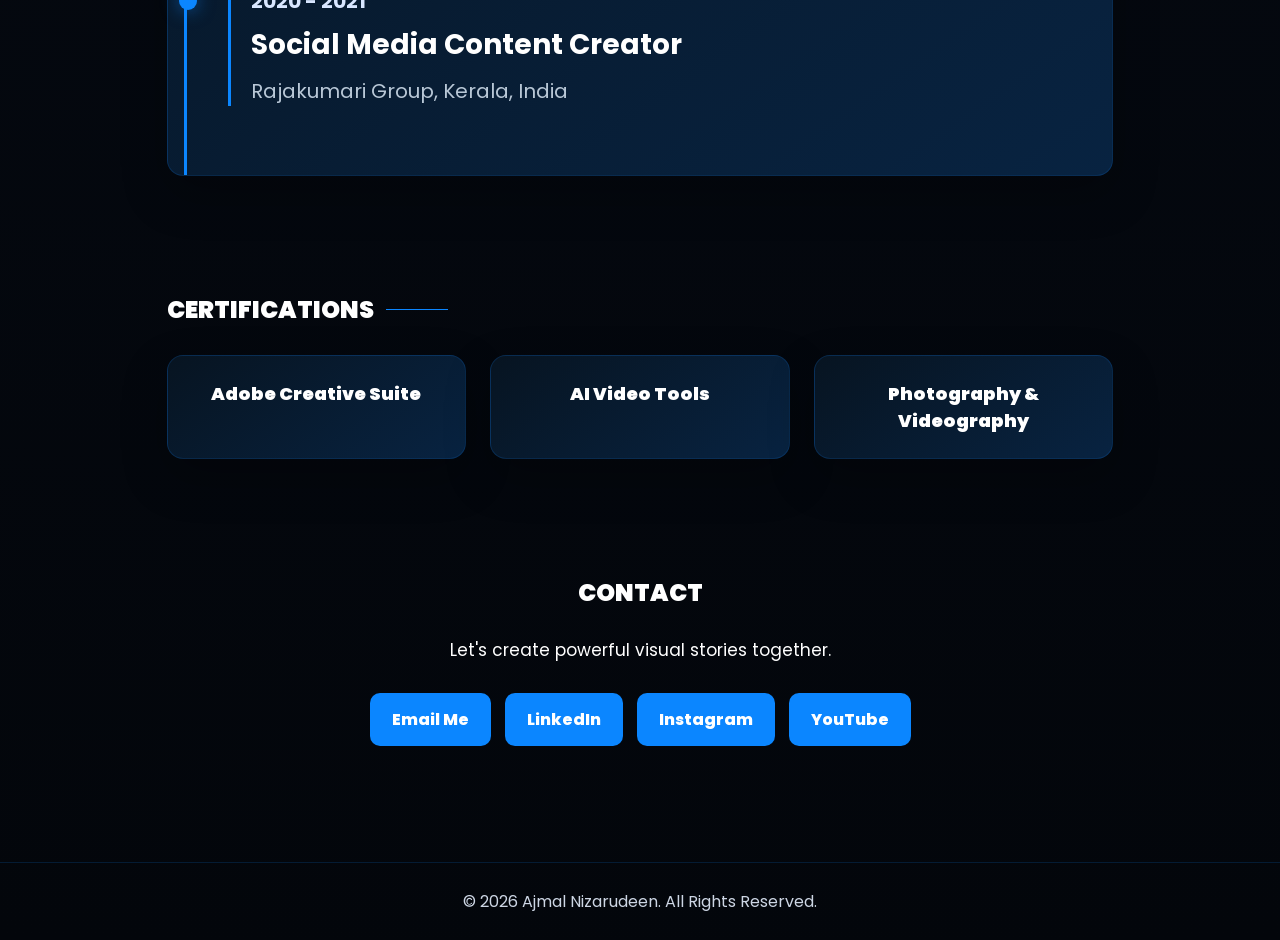
==== commit 5d2a97d2: "Update index.html" ====
--- a/index.html
+++ b/index.html
@@ -77,35 +77,38 @@
     <h2>BEYOND WORK</h2>
 
     <div class="beyond-content">
-      <img src="camera.jpg" class="camera-image" alt="Camera">
-
-      <div>
-        <p class="beyond-text">
-          When I'm not behind the camera or editing videos, I'm exploring the latest
-          AI creative tools, experimenting with cinematic storytelling techniques,
-          and continuously learning new technologies that shape the future of digital content creation.
-        </p>
-
-        <div class="interest-list">
-          <div class="interest-item">
-            <img src="filment.png" alt="">
-            <span>Film Enthusiast</span>
-          </div>
-
-          <div class="interest-item">
-            <img src="learning.png" alt="">
-            <span>Always Learning</span>
-          </div>
-
-          <div class="interest-item">
-            <img src="travel.png" alt="">
-            <span>Love to Travel</span>
-          </div>
-        </div>
-      </div>
+
+        <img src="camera.jpg" class="camera-image" alt="Camera">
+
+        <div>
+
+            <p class="beyond-text">
+                When I'm not behind the camera or editing videos, I'm exploring the latest AI creative tools, experimenting with cinematic storytelling techniques, and continuously learning new technologies that shape the future of digital content creation.
+            </p>
+
+            <div class="interest-list">
+
+                <div class="interest-item">
+                    <img src="filmnet.png" alt="">
+                    <span>Film Enthusiast</span>
+                </div>
+
+                <div class="interest-item">
+                    <img src="learning.png" alt="">
+                    <span>Always Learning</span>
+                </div>
+
+                <div class="interest-item">
+                    <img src="travel.png" alt="">
+                    <span>Love to Travel</span>
+                </div>
+
+            </div>
+
+        </div>
+
     </div>
-  </div>
-
+</div>
 </section>
 
     <section class="section facts">
--- a/style.css
+++ b/style.css
@@ -178,157 +178,159 @@
 .timeline-item p{
     font-size:16px;
 }
+/* =========================
+   MISSION + BEYOND WORK
+========================= */
+
 .mission-beyond{
-  display:grid;
-  grid-template-columns:1fr 1.2fr;
-  gap:60px;
-  padding:60px 0;
+    display:grid;
+    grid-template-columns:1fr 1.35fr;
+    gap:45px;
+    max-width:1180px;
+    margin:0 auto;
+    padding:60px 5%;
+    border:1px solid #0b86ff;
+}
+
+.mission-box,
+.beyond-box{
+    min-width:0;
+}
+
+.mission-box h2,
+.beyond-box h2{
+    color:#fff;
+    font-size:28px;
+    font-weight:800;
+    margin:0 0 32px;
 }
 
 .mission-card{
-  background:#0d1829;
-  border-radius:22px;
-  padding:40px;
-  min-height:420px;
+    background:#071a2e;
+    border-radius:18px;
+    padding:34px;
+    min-height:360px;
+    display:flex;
+    flex-direction:column;
+    justify-content:space-between;
 }
 
 .quote-icon{
-  width:40px;
+    width:44px;
+    height:44px;
+    object-fit:contain;
 }
 
 .mission-card p{
-  font-size:32px;
-  line-height:1.45;
-  font-weight:600;
-}
-
-.mission-card span{
-  color:#0b8cff;
+    color:#fff;
+    font-size:24px;
+    line-height:1.5;
+    font-weight:600;
+    margin:20px 0;
+}
+
+.mission-card p span{
+    color:#0b86ff;
 }
 
 .signature{
-  width:170px;
-  display:block;
-  margin-left:auto;
+    width:150px;
+    height:auto;
+    display:block;
+    margin-left:auto;
 }
 
 .beyond-content{
-  display:grid;
-  grid-template-columns:330px 1fr;
-  gap:35px;
+    display:grid;
+    grid-template-columns:minmax(260px, 330px) 1fr;
+    gap:30px;
+    align-items:start;
 }
 
 .camera-image{
-  width:100%;
-  height:360px;
-  object-fit:cover;
-  border:2px solid #1d7cff;
+    width:100%;
+    height:300px;
+    object-fit:cover;
+    border:1px solid #0b86ff;
+    display:block;
 }
 
 .beyond-text{
-  font-size:24px;
-  line-height:1.5;
-}
-
-.interest-item{
-  display:flex;
-  align-items:center;
-  gap:20px;
-  margin-bottom:28px;
-}
-
-.interest-item img{
-  width:46px;
-  height:46px;
-  object-fit:contain;
-}
-
-.interest-item span{
-  font-size:22px;
-  font-weight:700;
+    color:#fff;
+    font-size:19px;
+    line-height:1.45;
+    margin:0 0 28px;
+}
+
+.interest-list{
+    display:flex;
+    flex-direction:column;
+    gap:22px;
+}
+
+.interest-list{
+    margin-top:28px;
+    display:flex;
+    flex-direction:column;
+    gap:22px;
+}
+
+.mission-beyond .interest-item{
+    display:flex;
+    align-items:center;
+    gap:18px;
+    margin:0;
+}
+
+.mission-beyond .interest-item img{
+    width:46px !important;
+    height:46px !important;
+    min-width:46px !important;
+    max-width:46px !important;
+    min-height:46px !important;
+    max-height:46px !important;
+    object-fit:contain !important;
+    display:block !important;
+    flex:0 0 46px !important;
+}
+
+.mission-beyond .interest-item span{
+    color:#ffffff;
+    font-size:20px;
+    font-weight:700;
+    line-height:1.2;
 }
 
 @media(max-width:900px){
-  .mission-beyond,
-  .beyond-content{
-    grid-template-columns:1fr;
-  }
-}
-   /* FORCE MISSION + BEYOND WORK FIX */
-
-.mission-beyond.section{
-  display:grid !important;
-  grid-template-columns:1fr 1.2fr !important;
-  gap:60px !important;
-  padding:60px 5% !important;
-}
-
-.mission-beyond .mission-card{
-  background:#0d1829 !important;
-  border-radius:22px !important;
-  padding:40px !important;
-  min-height:420px !important;
-}
-
-.mission-beyond .quote-icon{
-  width:40px !important;
-}
-
-.mission-beyond .mission-card p{
-  font-size:32px !important;
-  line-height:1.45 !important;
-  font-weight:600 !important;
-}
-
-.mission-beyond .mission-card span{
-  color:#0b8cff !important;
-}
-
-.mission-beyond .signature{
-  width:170px !important;
-  display:block !important;
-  margin-left:auto !important;
-}
-
-.mission-beyond .beyond-content{
-  display:grid !important;
-  grid-template-columns:330px 1fr !important;
-  gap:35px !important;
-}
-
-.mission-beyond .camera-image{
-  width:100% !important;
-  height:360px !important;
-  object-fit:cover !important;
-  border:2px solid #1d7cff !important;
-}
-
-.mission-beyond .beyond-text{
-  font-size:24px !important;
-  line-height:1.5 !important;
-}
-
-.mission-beyond .interest-item{
-  display:flex !important;
-  align-items:center !important;
-  gap:20px !important;
-  margin-bottom:28px !important;
-}
-
-.mission-beyond .interest-item img{
-  width:46px !important;
-  height:46px !important;
-  object-fit:contain !important;
-}
-
-.mission-beyond .interest-item span{
-  font-size:22px !important;
-  font-weight:700 !important;
-}
-
-@media(max-width:900px){
-  .mission-beyond.section,
-  .mission-beyond .beyond-content{
-    grid-template-columns:1fr !important;
-  }
-}
+    .mission-beyond{
+        grid-template-columns:1fr;
+    }
+
+    .beyond-content{
+        grid-template-columns:1fr;
+    }
+
+    .camera-image{
+        height:auto;
+    }
+}
+
+@media(max-width:560px){
+    .mission-beyond{
+        padding:40px 5%;
+        gap:35px;
+    }
+
+    .mission-card{
+        padding:24px;
+        min-height:auto;
+    }
+
+    .mission-card p{
+        font-size:19px;
+    }
+
+    .beyond-text{
+        font-size:17px;
+    }
+}
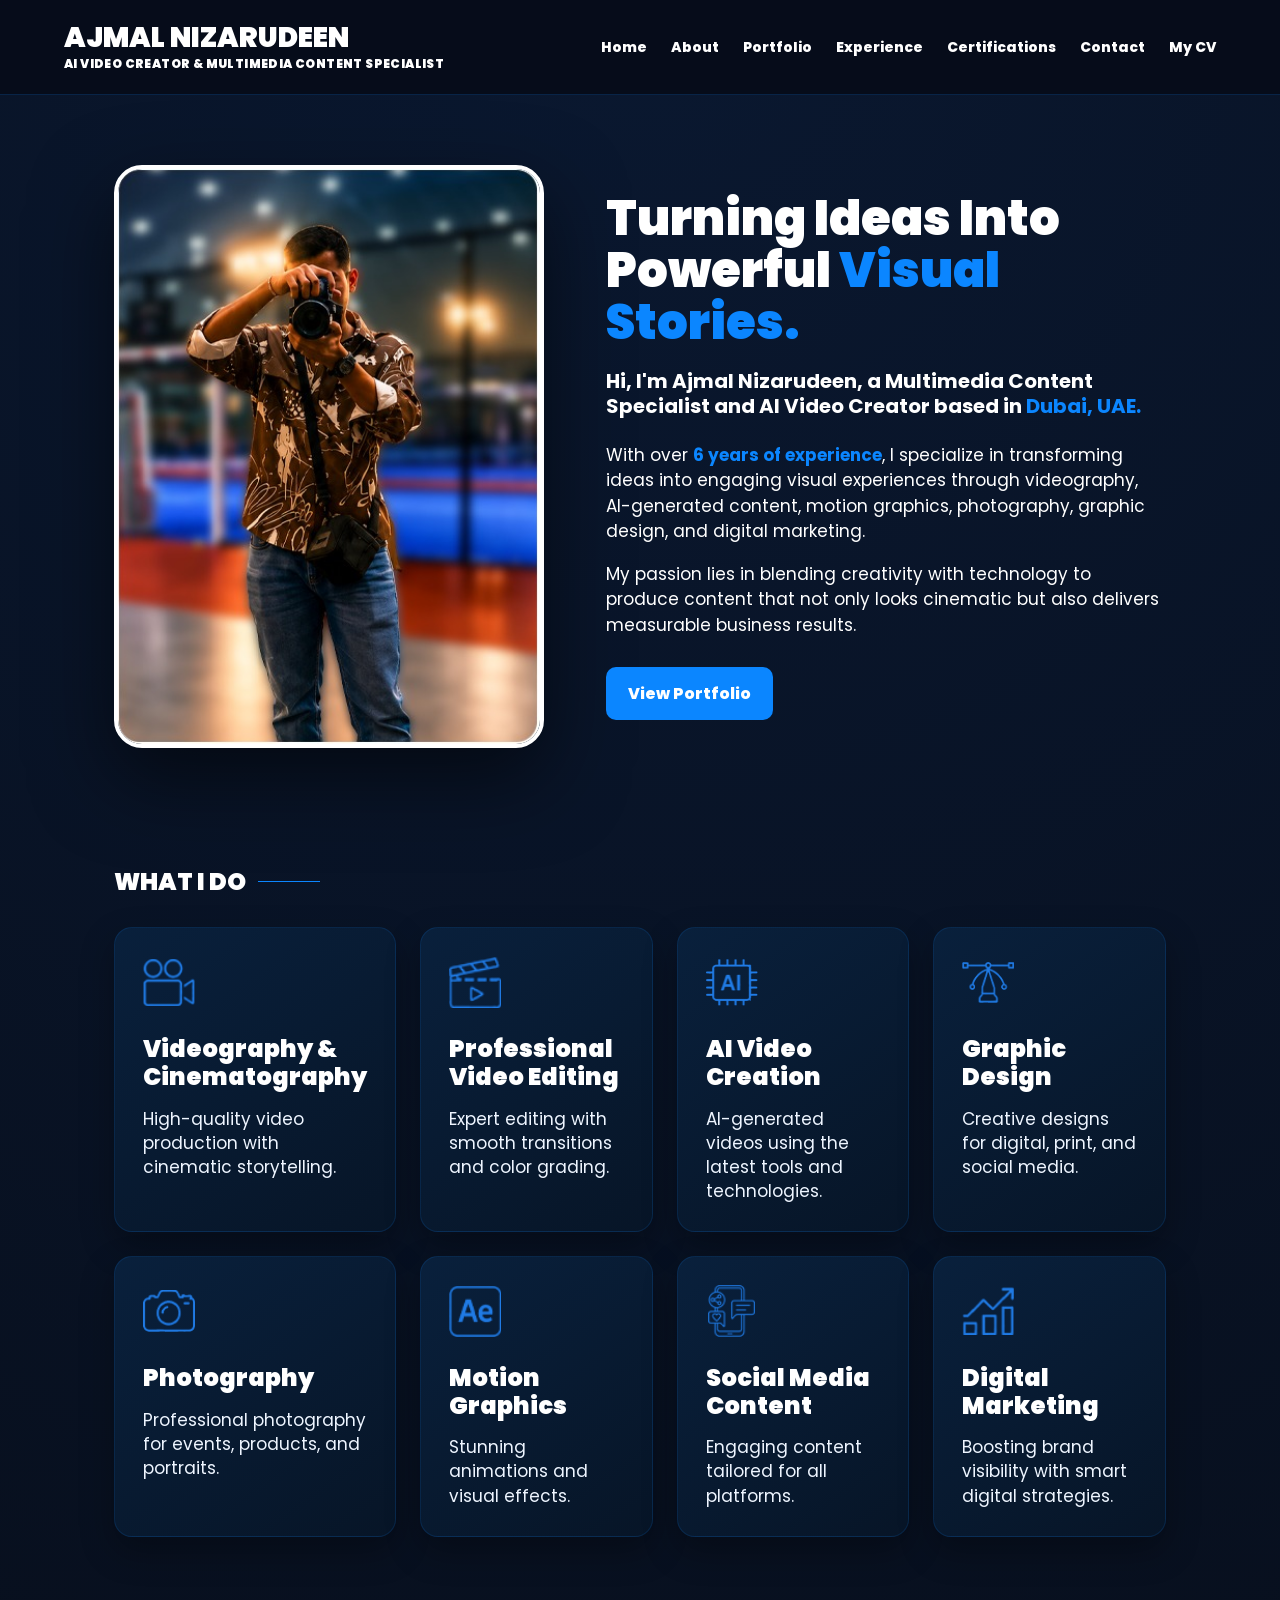
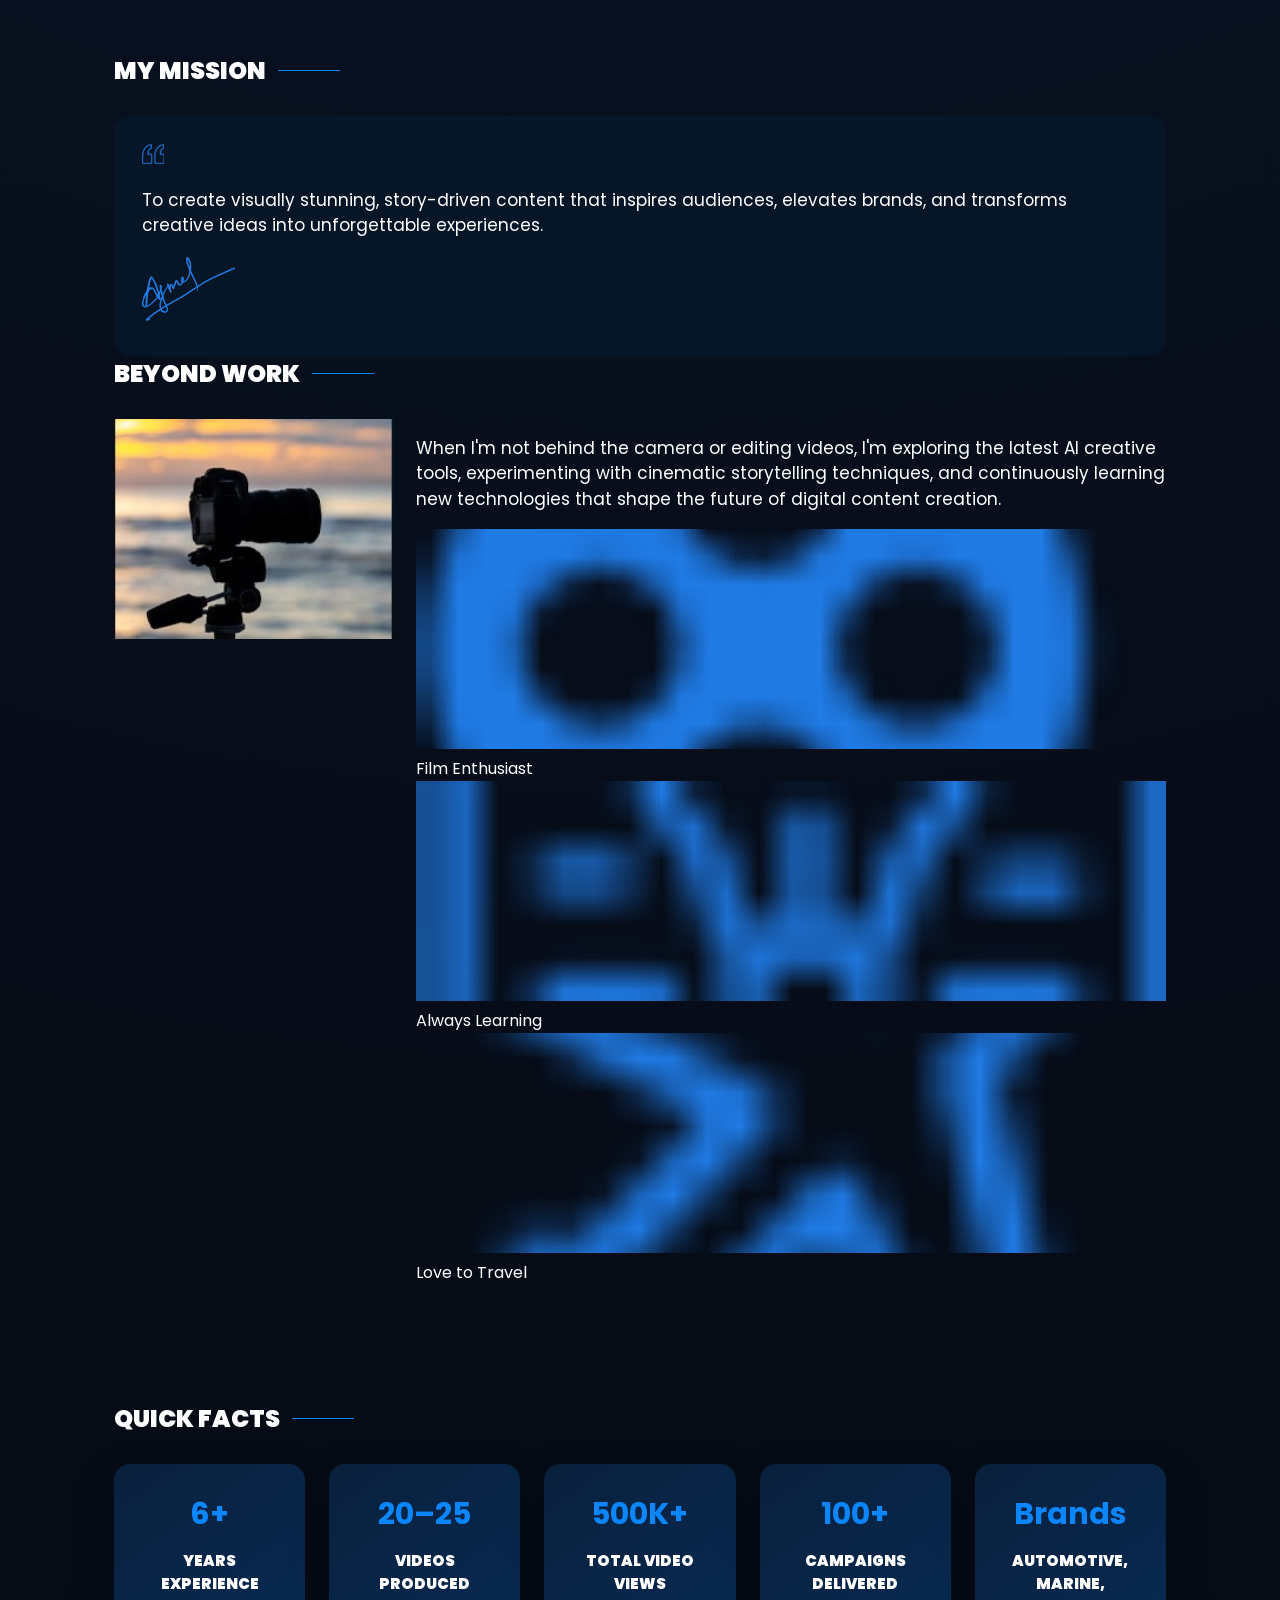
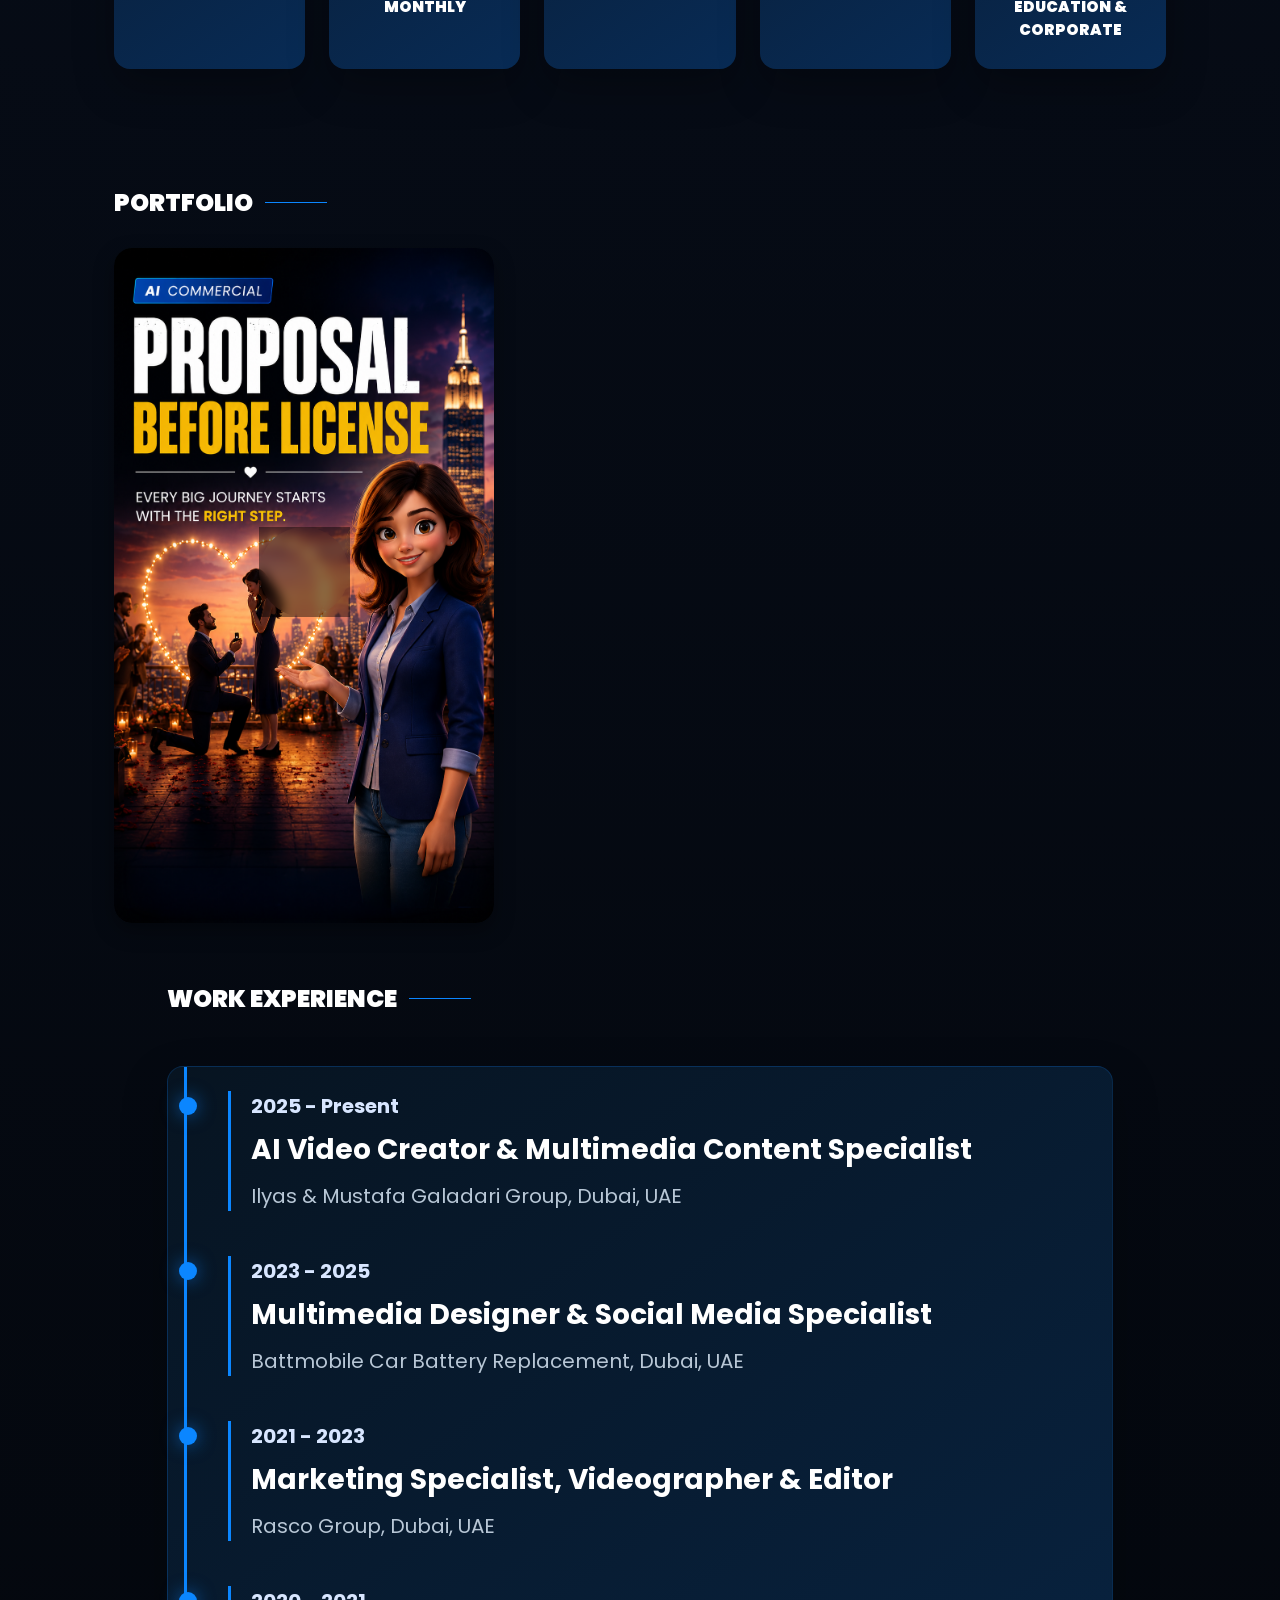
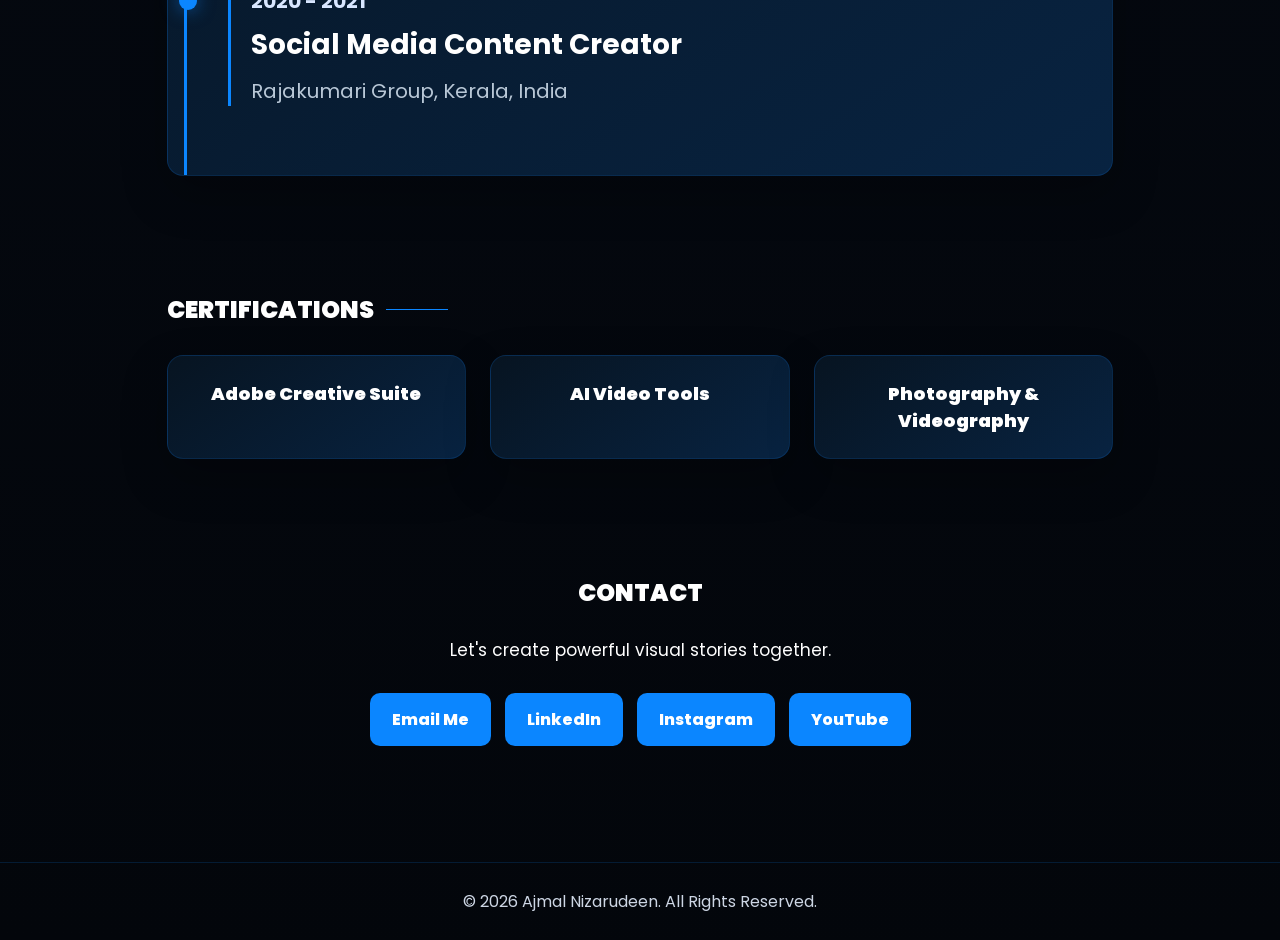
==== commit 1896c0f2: "Update index.html" ====
--- a/index.html
+++ b/index.html
@@ -89,7 +89,7 @@
             <div class="interest-list">
 
                 <div class="interest-item">
-                    <img src="filmnet.png" alt="">
+                    <img src="filment.png" alt="">
                     <span>Film Enthusiast</span>
                 </div>
 
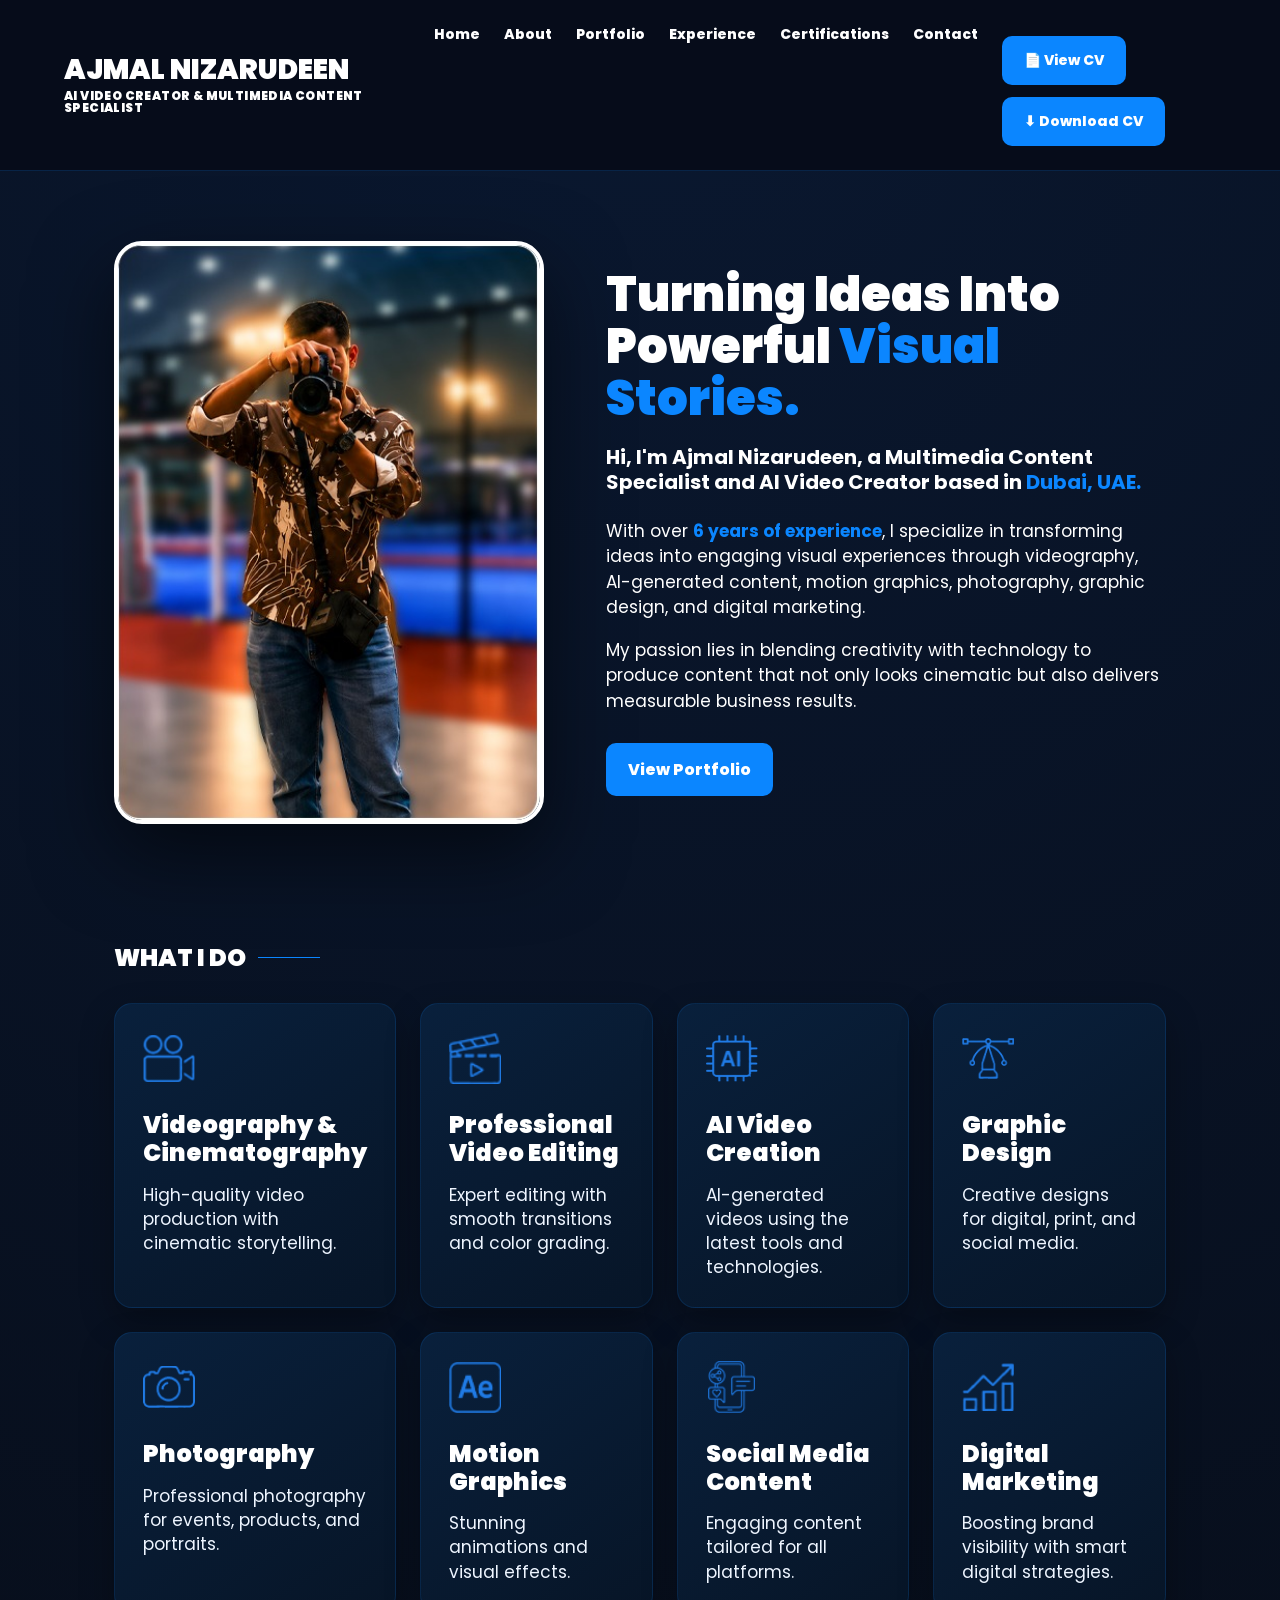
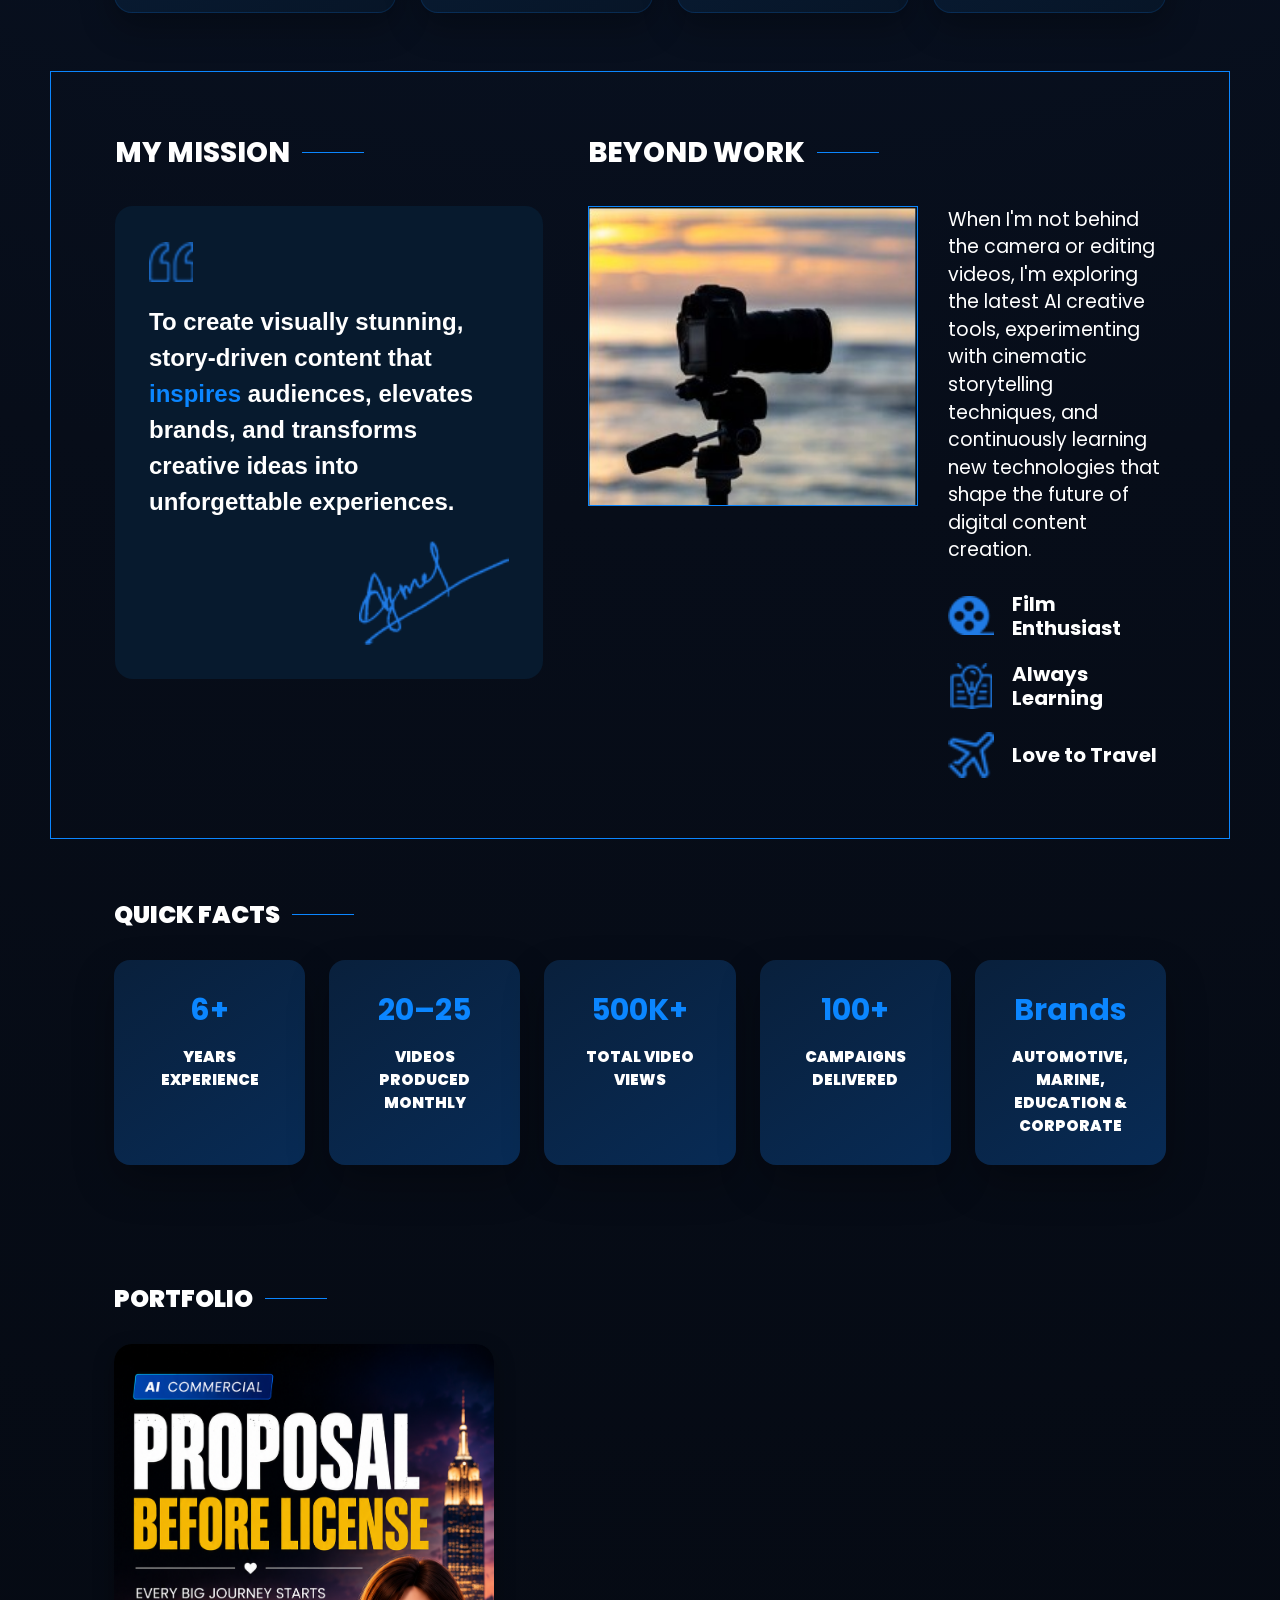
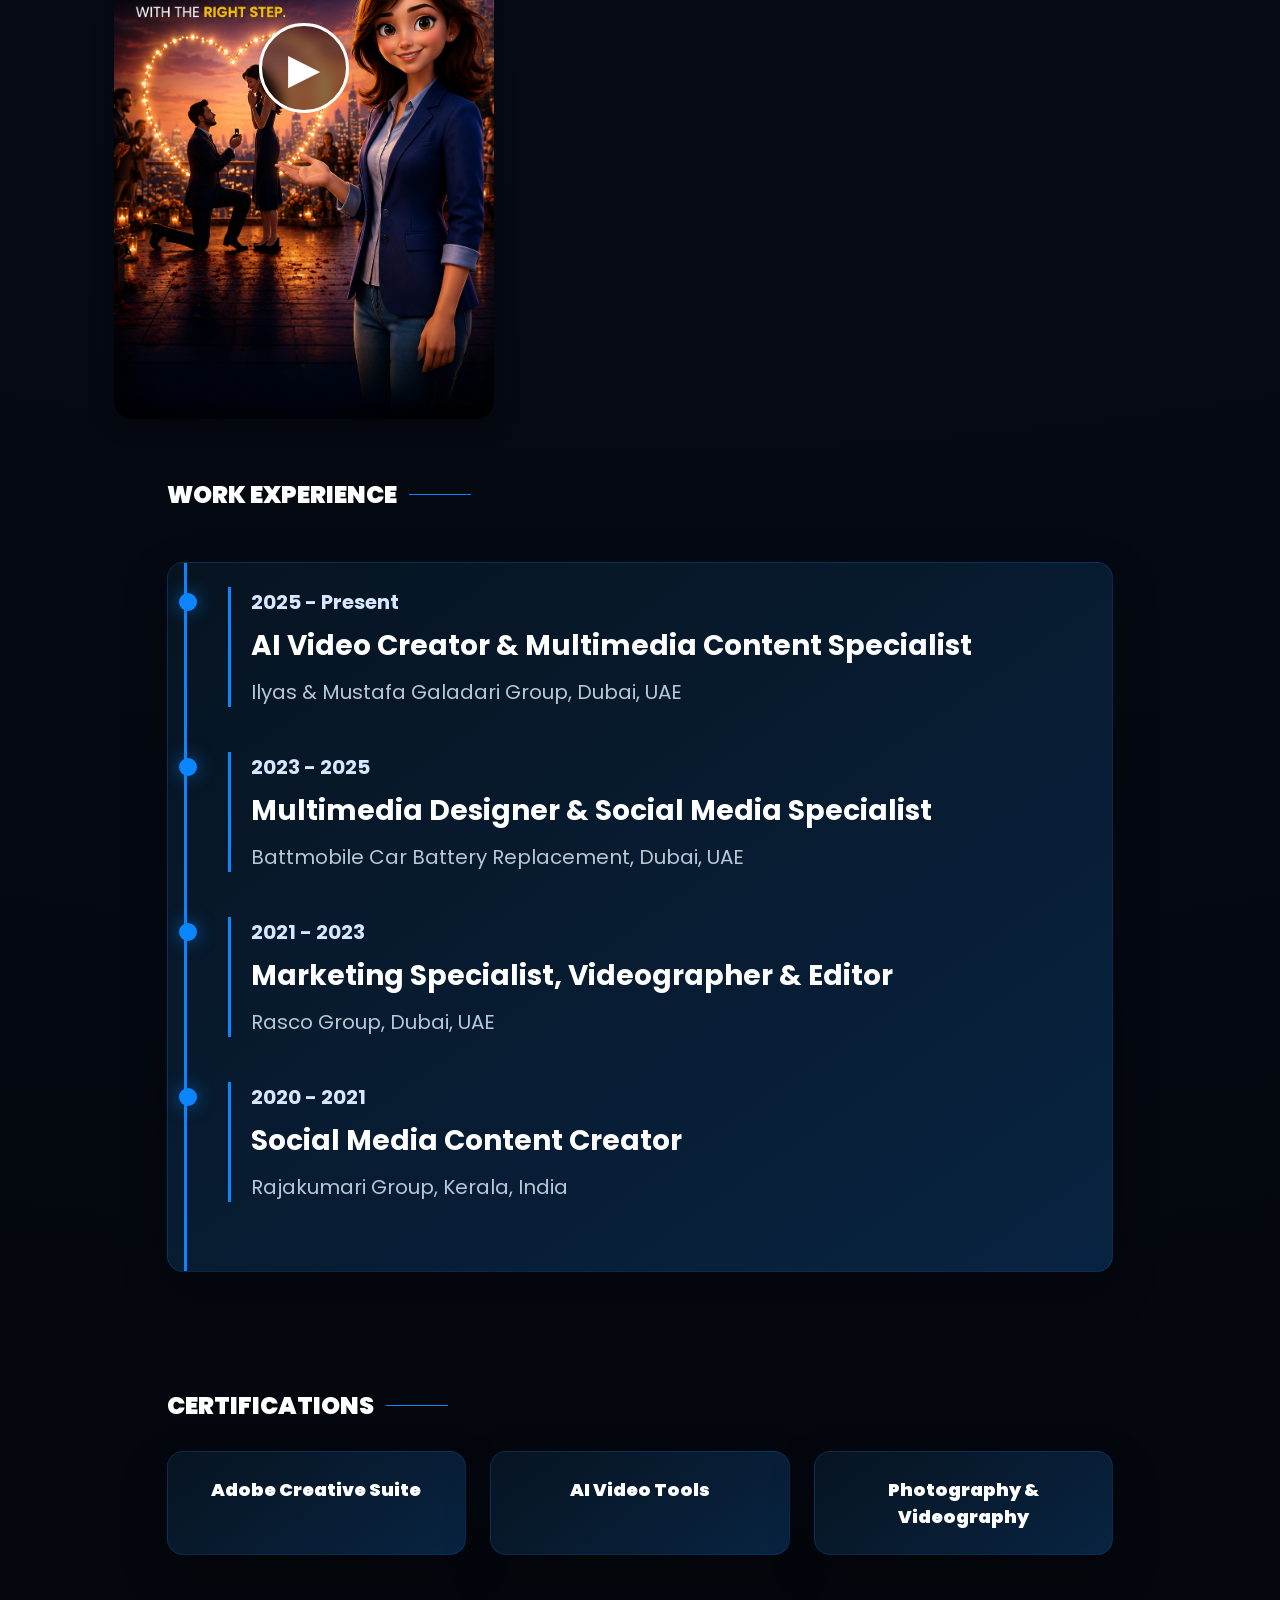
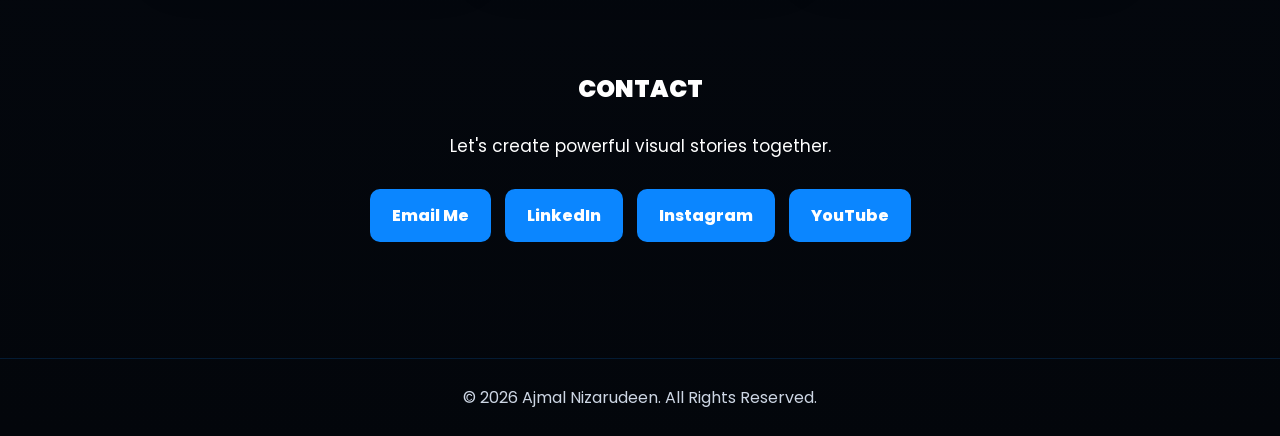
==== commit d74fd944: "Update index.html" ====
--- a/index.html
+++ b/index.html
@@ -23,7 +23,21 @@
       <a href="#experience">Experience</a>
       <a href="#certifications">Certifications</a>
       <a href="#contact">Contact</a>
-      <a href="cv.html" target="_blank">My CV</a>
+      <div class="cv-buttons">
+
+    <a href="AJMALNIZARUDEEN.pdf"
+       target="_blank"
+       class="btn">
+        📄 View CV
+    </a>
+
+    <a href="AJMALNIZARUDEEN.pdf"
+       download="AJMALNIZARUDEEN.pdf"
+       class="btn secondary-btn">
+        ⬇ Download CV
+    </a>
+
+</div>
     </nav>
   </header>
 
--- a/style.css
+++ b/style.css
@@ -2,7 +2,7 @@
 *{box-sizing:border-box}html{scroll-behavior:smooth}body{margin:0;font-family:'Poppins',Arial,sans-serif;background:radial-gradient(circle at top,#0a1830 0,#070d19 40%,#03060b 100%);color:var(--text)}img{max-width:100%}.site-header{position:sticky;top:0;z-index:1000;display:flex;align-items:center;justify-content:space-between;gap:24px;padding:24px 5%;background:rgba(7,13,25,.92);backdrop-filter:blur(14px);border-bottom:1px solid rgba(14,110,208,.25)}.brand{text-decoration:none;color:#fff;font-weight:900;font-size:28px;line-height:1}.brand small{display:block;font-size:12px;margin-top:6px;letter-spacing:.4px}.nav{display:flex;gap:24px}.nav a{color:#fff;text-decoration:none;font-weight:800;font-size:14px}.nav a:hover{color:var(--blue)}.menu-btn{display:none;background:var(--blue);color:#fff;border:0;border-radius:8px;padding:8px 12px;font-size:22px}.section{max-width:1180px;margin:0 auto;padding:58px 5%;scroll-margin-top:100px}h1{font-size:48px;line-height:1.08;margin:0 0 20px;font-weight:900}h1 span,h3 span,strong,.quote span{color:var(--blue)}h2{font-size:24px;text-transform:uppercase;margin:0 0 28px;font-weight:900;display:flex;align-items:center;gap:12px}h2:after{content:"";width:62px;height:1px;background:var(--blue);display:block}p{font-size:17px;line-height:1.5;color:var(--text)}
 .hero{display:grid;grid-template-columns:430px 1fr;gap:62px;align-items:center;padding-top:70px}.hero-image img{width:100%;display:block;border:4px solid #fff;border-radius:28px;box-shadow:0 30px 80px rgba(0,0,0,.55)}.hero-text h3{font-size:20px;line-height:1.25;margin:0 0 24px}.btn,.contact-links a{display:inline-block;background:var(--blue);color:#fff;text-decoration:none;font-weight:800;border-radius:10px;padding:14px 22px;margin-top:12px;transition:.25s}.btn:hover,.contact-links a:hover{transform:translateY(-3px);box-shadow:0 12px 30px var(--glow)}
 .services-grid{display:grid;grid-template-columns:repeat(4,1fr);gap:24px}.service-card{background:linear-gradient(145deg,#09203c,#071527);border:1px solid rgba(14,110,208,.18);border-radius:18px;padding:28px;min-height:250px;transition:.35s;cursor:pointer;box-shadow:0 14px 34px rgba(0,0,0,.30)}.service-card:hover{transform:translateY(-8px);border-color:var(--blue);box-shadow:0 22px 50px var(--glow);background:linear-gradient(145deg,#0d2c53,#071a31)}.service-icon{width:52px;height:52px;object-fit:contain;margin-bottom:20px}.service-card h3{font-size:24px;line-height:1.15;margin:0 0 16px;font-weight:900}.service-card p{font-size:17px;line-height:1.42;margin:0;color:#eef5ff}
-.mission-section{display:grid;grid-template-columns:1fr 1.35fr;gap:34px;border:1px solid var(--line);background:rgba(6,22,37,.35);padding:34px}.mission-card,.beyond-card{background:rgba(7,29,49,.55);border-radius:16px;padding:28px}.quote{font-size:20px}.signature{font-size:28px;color:var(--blue);font-style:italic;text-align:right}.beyond-content{display:grid;grid-template-columns:280px 1fr;gap:22px}.beyond-content img{width:100%;height:220px;object-fit:cover}.beyond-content ul{margin:15px 0 0;padding-left:20px;font-weight:800}.beyond-content li{margin-bottom:10px}.facts-grid{display:grid;grid-template-columns:repeat(5,1fr);gap:24px}.fact-card{background:linear-gradient(145deg,#09203c,#082b55);border-radius:16px;padding:28px;text-align:center;box-shadow:0 18px 40px rgba(0,0,0,.28);transition:.3s}.fact-card:hover{transform:translateY(-6px);box-shadow:0 20px 45px var(--glow)}.fact-card strong{display:block;font-size:30px;color:var(--blue);margin-bottom:12px}.fact-card span{display:block;text-transform:uppercase;font-weight:900;font-size:15px}.portfolio-grid{display:grid;grid-template-columns:repeat(3,1fr);gap:28px}.portfolio-card,.cert-card,.timeline{background:linear-gradient(145deg,#071421,#082341);border:1px solid rgba(14,110,208,.22);border-radius:16px;padding:24px;box-shadow:0 18px 45px rgba(0,0,0,.25)}.portfolio-card img{height:210px;width:100%;object-fit:cover;border-radius:12px;margin-bottom:18px}.portfolio-card h3,.timeline-item h3{font-size:21px;margin:0 0 10px}.timeline-item{border-left:3px solid var(--blue);padding-left:20px;margin-bottom:26px}.timeline-item span{color:var(--blue);font-weight:900}.cert-grid{display:grid;grid-template-columns:repeat(3,1fr);gap:24px}.cert-card{text-align:center;font-weight:900;font-size:18px}.contact{text-align:center}.contact h2{justify-content:center}.contact h2:after{display:none}.contact-links{display:flex;justify-content:center;gap:14px;flex-wrap:wrap}footer{text-align:center;padding:26px;color:var(--muted);border-top:1px solid rgba(14,110,208,.2)}.reveal{opacity:0;transform:translateY(24px);transition:.7s ease}.reveal.show{opacity:1;transform:none}
+.mission-section{display:grid;grid-template-columns:1fr 1.35fr;gap:34px;border:1px solid var(--line);background:rgba(6,22,37,.35);padding:34px}.mission-card,.beyond-card{background:rgba(7,29,49,.55);border-radius:16px;padding:28px}.quote{font-size:20px}.signature{font-size:28px;color:var(--blue);font-style:italic;text-align:right}.beyond-content{display:grid;grid-template-columns:280px 1fr;gap:22px}.beyond-content ul{margin:15px 0 0;padding-left:20px;font-weight:800}.beyond-content li{margin-bottom:10px}.facts-grid{display:grid;grid-template-columns:repeat(5,1fr);gap:24px}.fact-card{background:linear-gradient(145deg,#09203c,#082b55);border-radius:16px;padding:28px;text-align:center;box-shadow:0 18px 40px rgba(0,0,0,.28);transition:.3s}.fact-card:hover{transform:translateY(-6px);box-shadow:0 20px 45px var(--glow)}.fact-card strong{display:block;font-size:30px;color:var(--blue);margin-bottom:12px}.fact-card span{display:block;text-transform:uppercase;font-weight:900;font-size:15px}.portfolio-grid{display:grid;grid-template-columns:repeat(3,1fr);gap:28px}.portfolio-card,.cert-card,.timeline{background:linear-gradient(145deg,#071421,#082341);border:1px solid rgba(14,110,208,.22);border-radius:16px;padding:24px;box-shadow:0 18px 45px rgba(0,0,0,.25)}.portfolio-card img{height:210px;width:100%;object-fit:cover;border-radius:12px;margin-bottom:18px}.portfolio-card h3,.timeline-item h3{font-size:21px;margin:0 0 10px}.timeline-item{border-left:3px solid var(--blue);padding-left:20px;margin-bottom:26px}.timeline-item span{color:var(--blue);font-weight:900}.cert-grid{display:grid;grid-template-columns:repeat(3,1fr);gap:24px}.cert-card{text-align:center;font-weight:900;font-size:18px}.contact{text-align:center}.contact h2{justify-content:center}.contact h2:after{display:none}.contact-links{display:flex;justify-content:center;gap:14px;flex-wrap:wrap}footer{text-align:center;padding:26px;color:var(--muted);border-top:1px solid rgba(14,110,208,.2)}.reveal{opacity:0;transform:translateY(24px);transition:.7s ease}.reveal.show{opacity:1;transform:none}
 @media(max-width:980px){.menu-btn{display:block}.nav{display:none;position:absolute;right:5%;top:80px;background:#071421;border:1px solid var(--line);border-radius:14px;flex-direction:column;padding:18px;width:240px}.nav.active{display:flex}.hero,.mission-section{grid-template-columns:1fr}.services-grid,.facts-grid{grid-template-columns:repeat(2,1fr)}.portfolio-grid,.cert-grid{grid-template-columns:1fr}.beyond-content{grid-template-columns:1fr}.hero{gap:36px}.hero-image{max-width:430px}.hero-text h1{font-size:40px}}
 @media(max-width:560px){.site-header{padding:18px 5%}.brand{font-size:20px}.brand small{font-size:10px}.section{padding:42px 5%}.services-grid,.facts-grid{grid-template-columns:1fr}.hero-text h1{font-size:34px}p{font-size:16px}.mission-section{padding:24px}.service-card{min-height:auto}.service-card h3{font-size:22px}}
 /* ===========================
@@ -178,9 +178,11 @@
 .timeline-item p{
     font-size:16px;
 }
-/* =========================
-   MISSION + BEYOND WORK
-========================= */
+}
+
+ /* =========================
+    MISSION + BEYOND WORK
+ ========================= */
 
 .mission-beyond{
     display:grid;
@@ -263,12 +265,6 @@
 }
 
 .interest-list{
-    display:flex;
-    flex-direction:column;
-    gap:22px;
-}
-
-.interest-list{
     margin-top:28px;
     display:flex;
     flex-direction:column;
@@ -282,7 +278,7 @@
     margin:0;
 }
 
-.mission-beyond .interest-item img{
+.mission-beyond .beyond-content .interest-list .interest-item img{
     width:46px !important;
     height:46px !important;
     min-width:46px !important;
@@ -302,6 +298,7 @@
 }
 
 @media(max-width:900px){
+
     .mission-beyond{
         grid-template-columns:1fr;
     }
@@ -313,24 +310,15 @@
     .camera-image{
         height:auto;
     }
-}
-
-@media(max-width:560px){
-    .mission-beyond{
-        padding:40px 5%;
-        gap:35px;
+
+    .mission-beyond .interest-item img{
+        width:40px !important;
+        height:40px !important;
+        min-width:40px !important;
+        max-width:40px !important;
+        min-height:40px !important;
+        max-height:40px !important;
+        flex:0 0 40px !important;
+        object-fit:contain !important;
     }
-
-    .mission-card{
-        padding:24px;
-        min-height:auto;
-    }
-
-    .mission-card p{
-        font-size:19px;
-    }
-
-    .beyond-text{
-        font-size:17px;
-    }
-}
+}
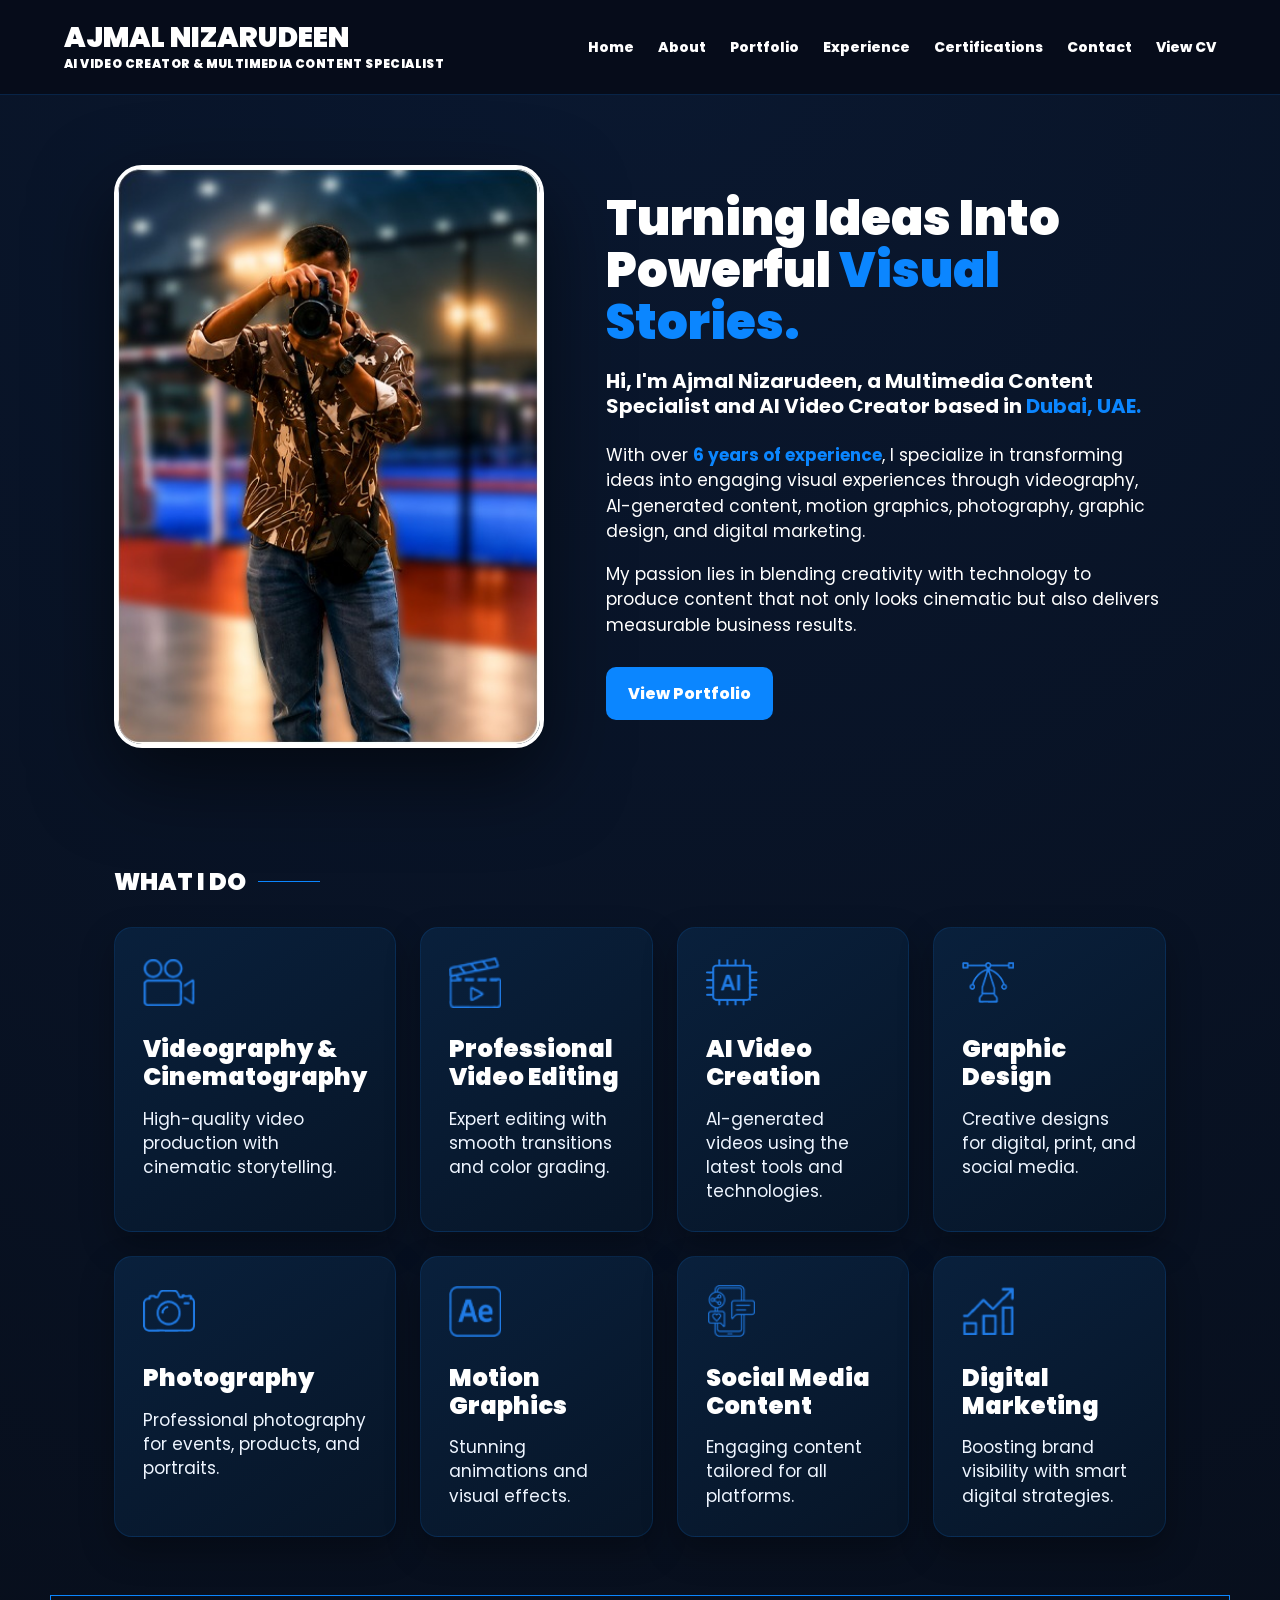
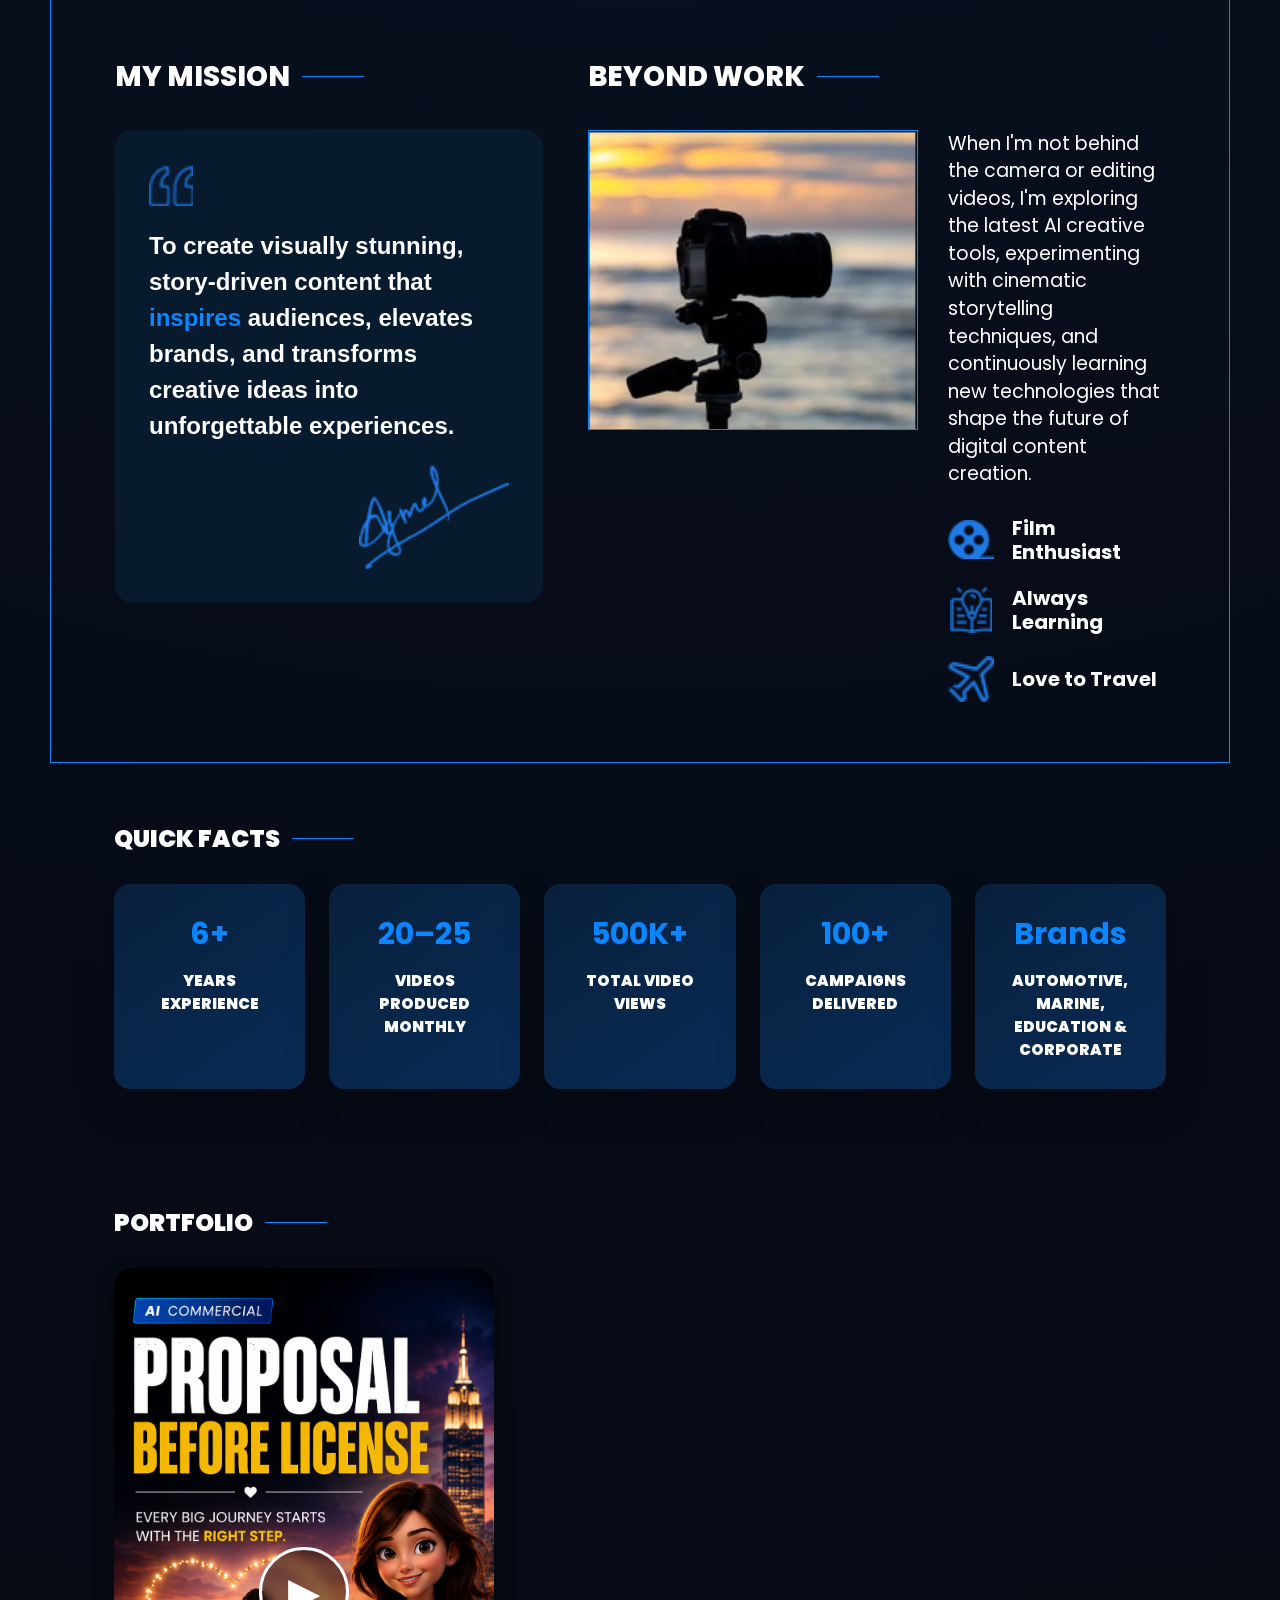
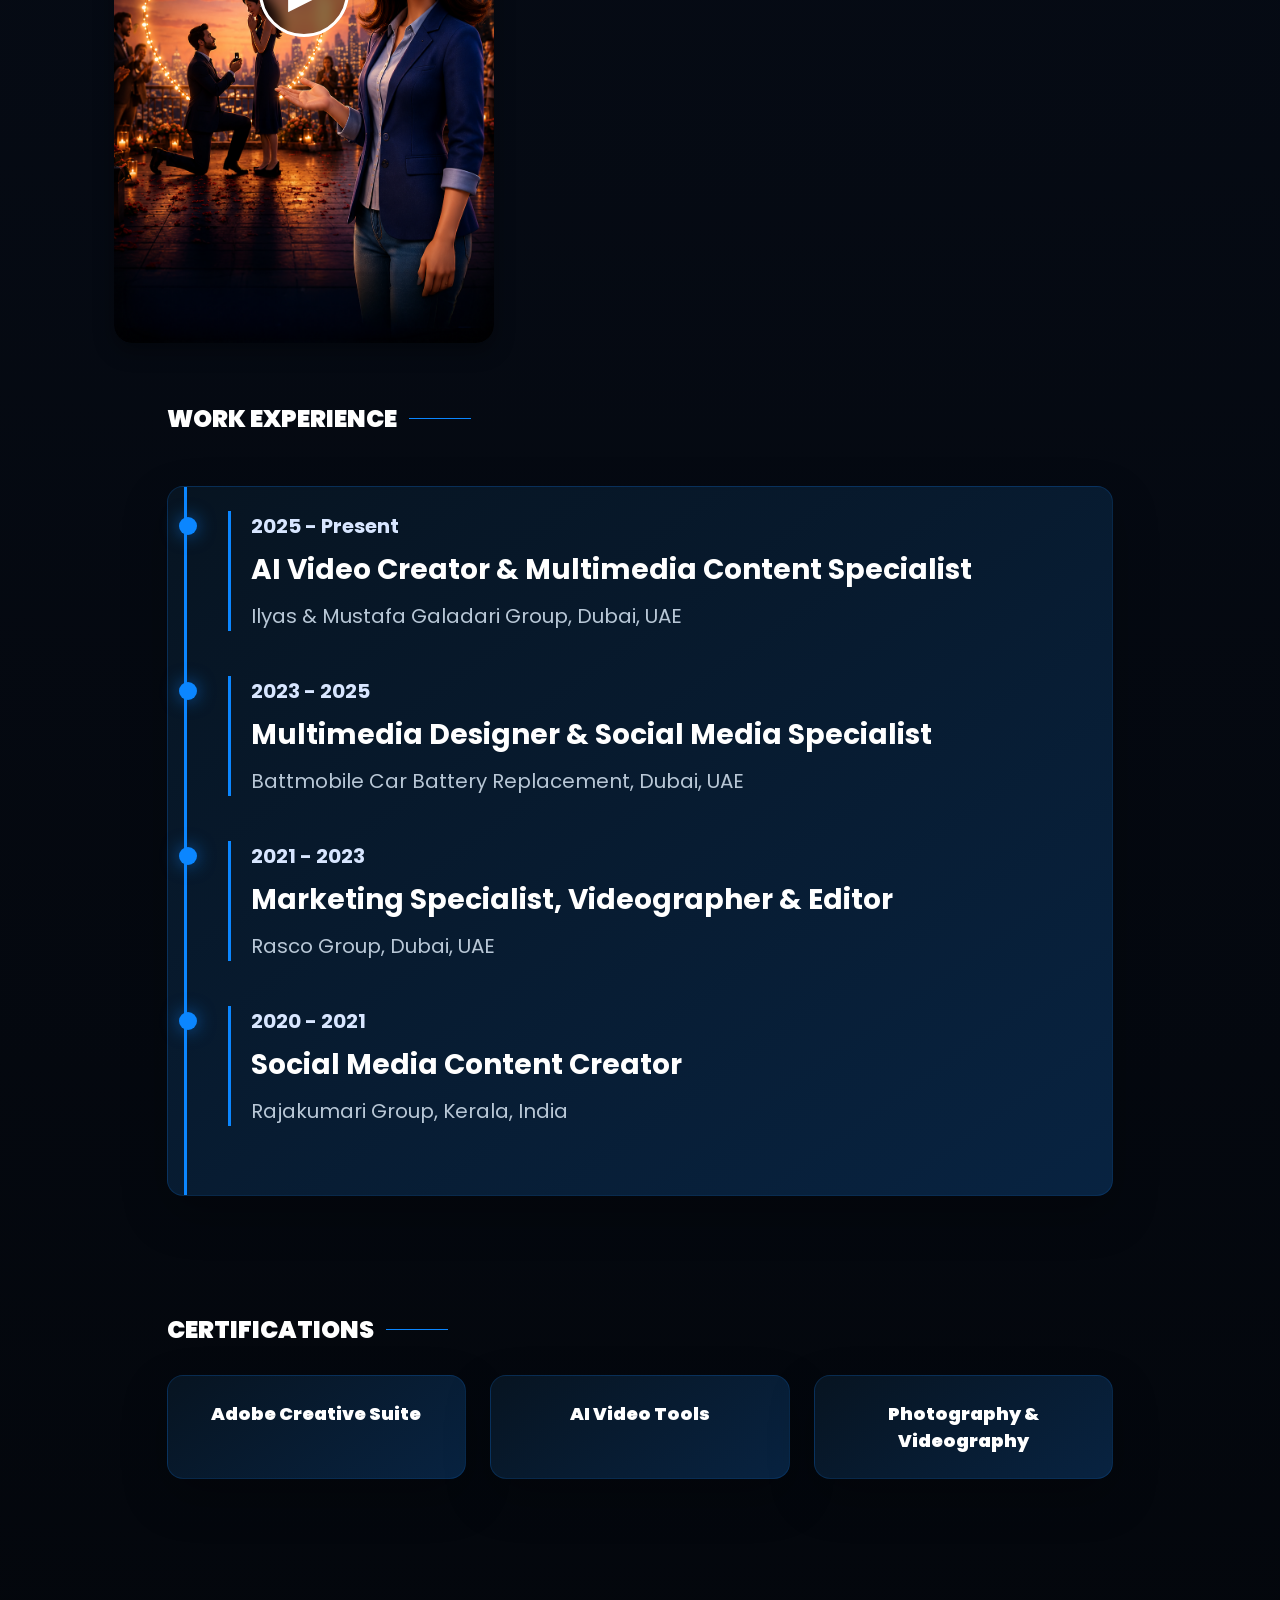
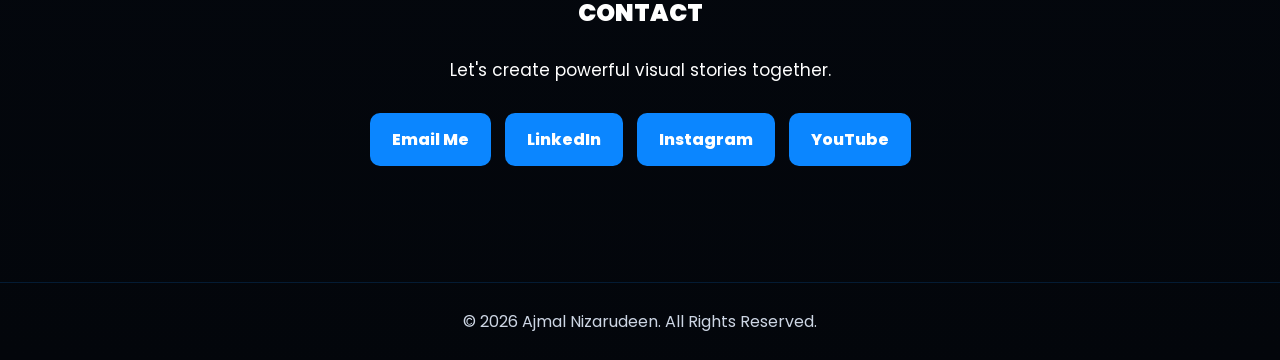
==== commit ee9926f9: "Update index.html" ====
--- a/index.html
+++ b/index.html
@@ -23,21 +23,7 @@
       <a href="#experience">Experience</a>
       <a href="#certifications">Certifications</a>
       <a href="#contact">Contact</a>
-      <div class="cv-buttons">
-
-    <a href="AJMALNIZARUDEEN.pdf"
-       target="_blank"
-       class="btn">
-        📄 View CV
-    </a>
-
-    <a href="AJMALNIZARUDEEN.pdf"
-       download="AJMALNIZARUDEEN.pdf"
-       class="btn secondary-btn">
-        ⬇ Download CV
-    </a>
-
-</div>
+<a href="AJMALNIZARUDEEN.pdf" target="_blank">View CV</a>
     </nav>
   </header>
 
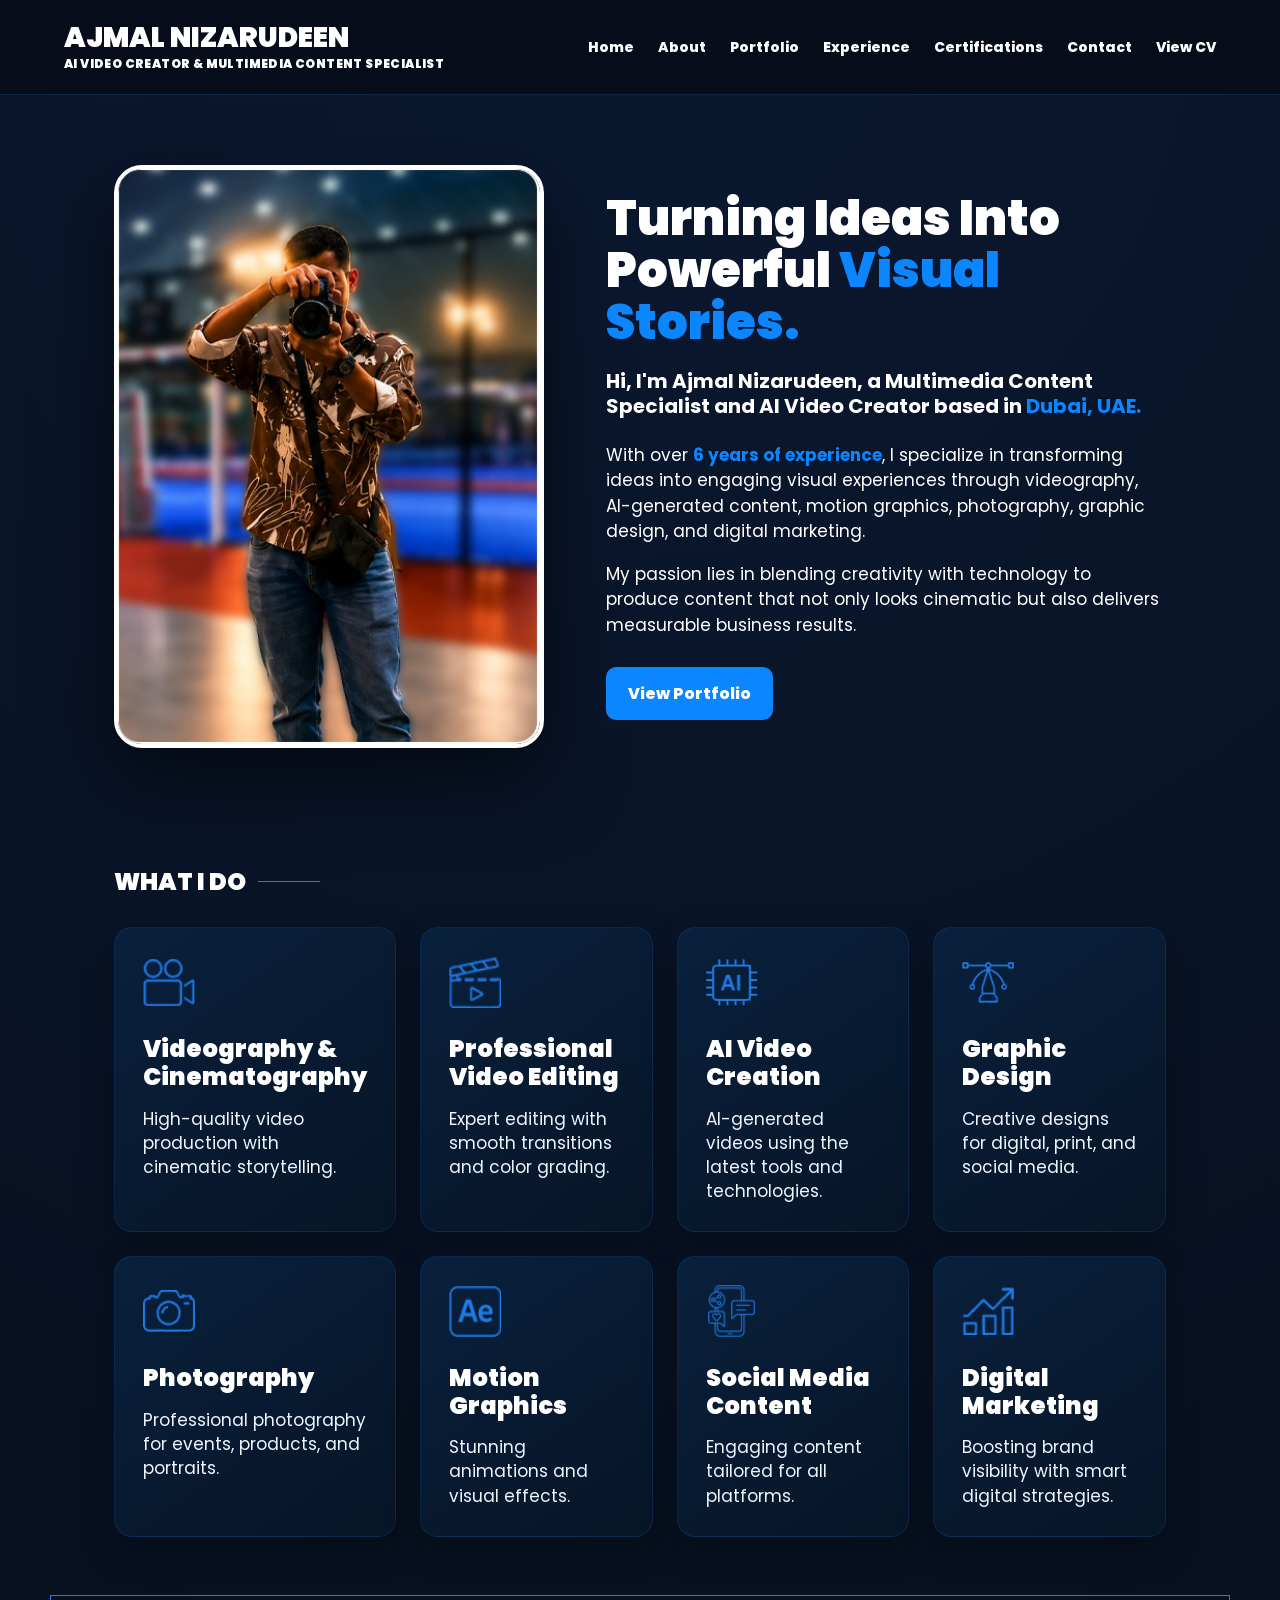
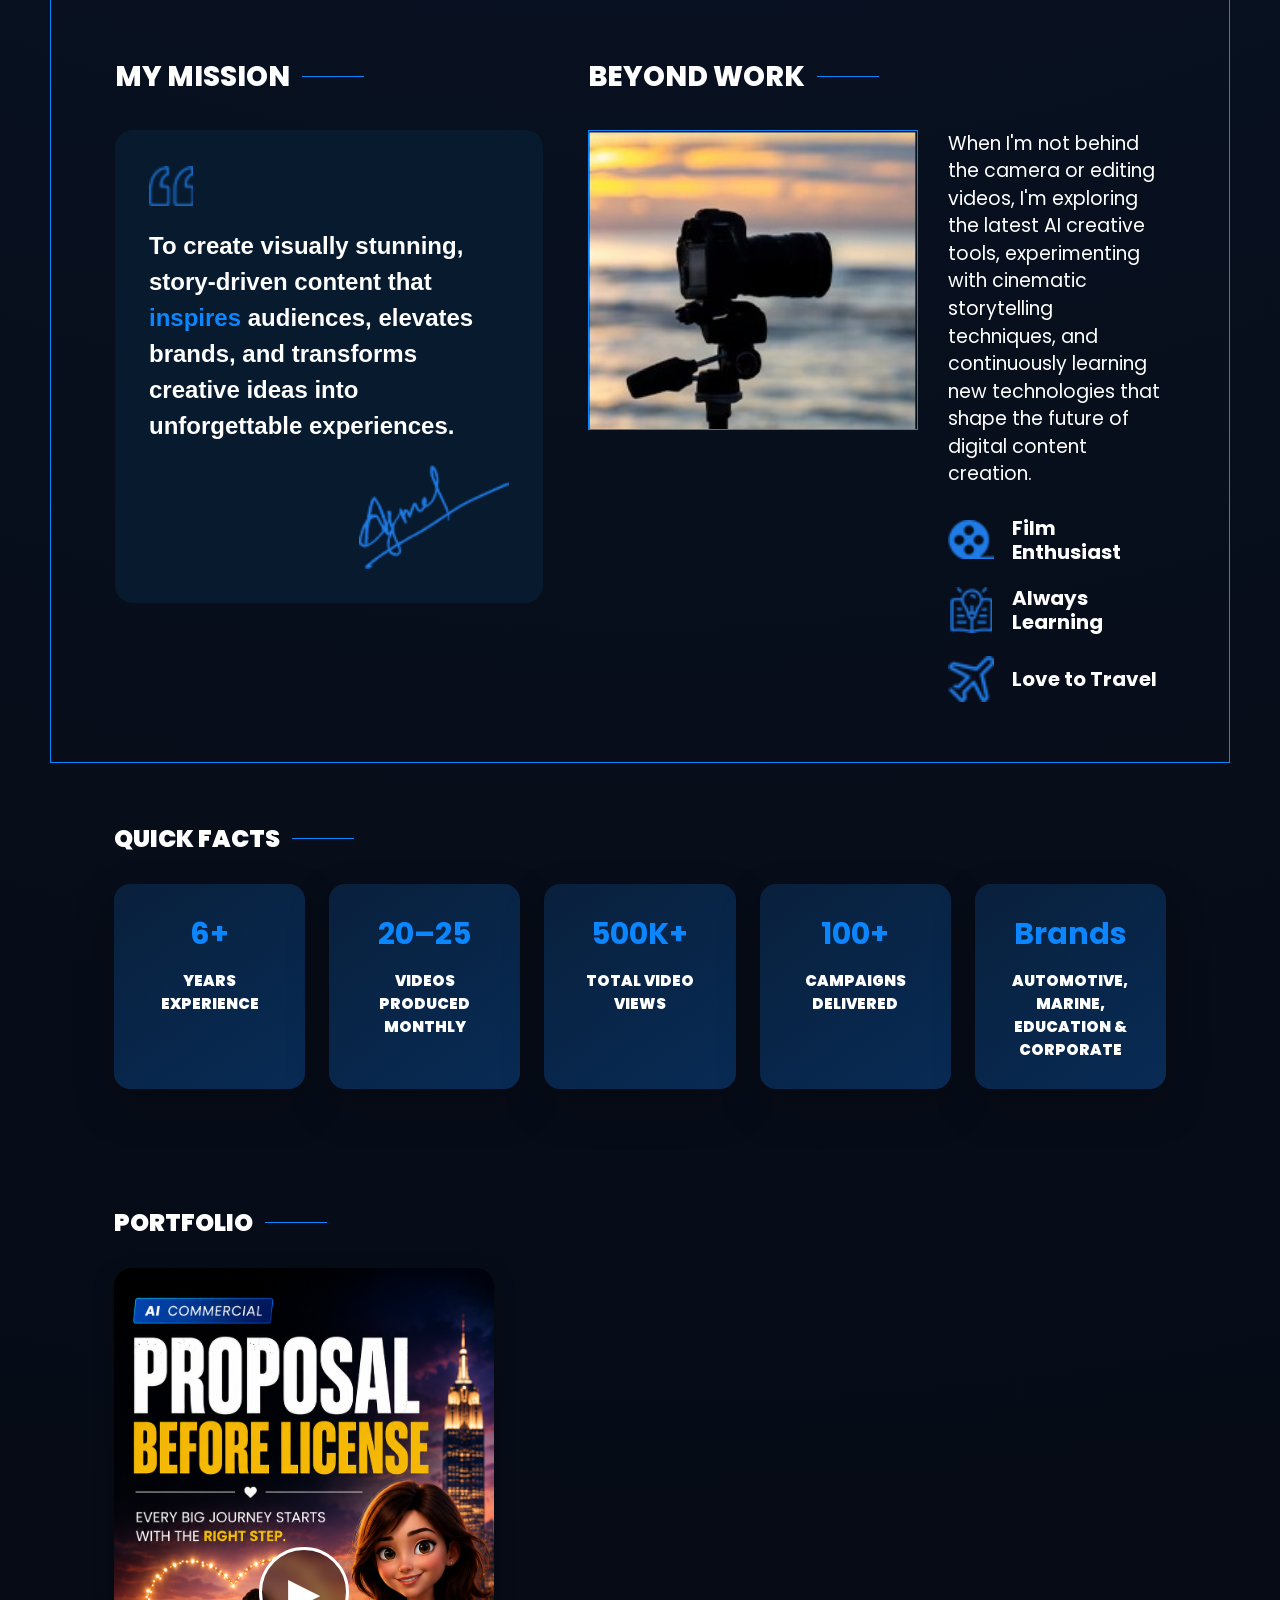
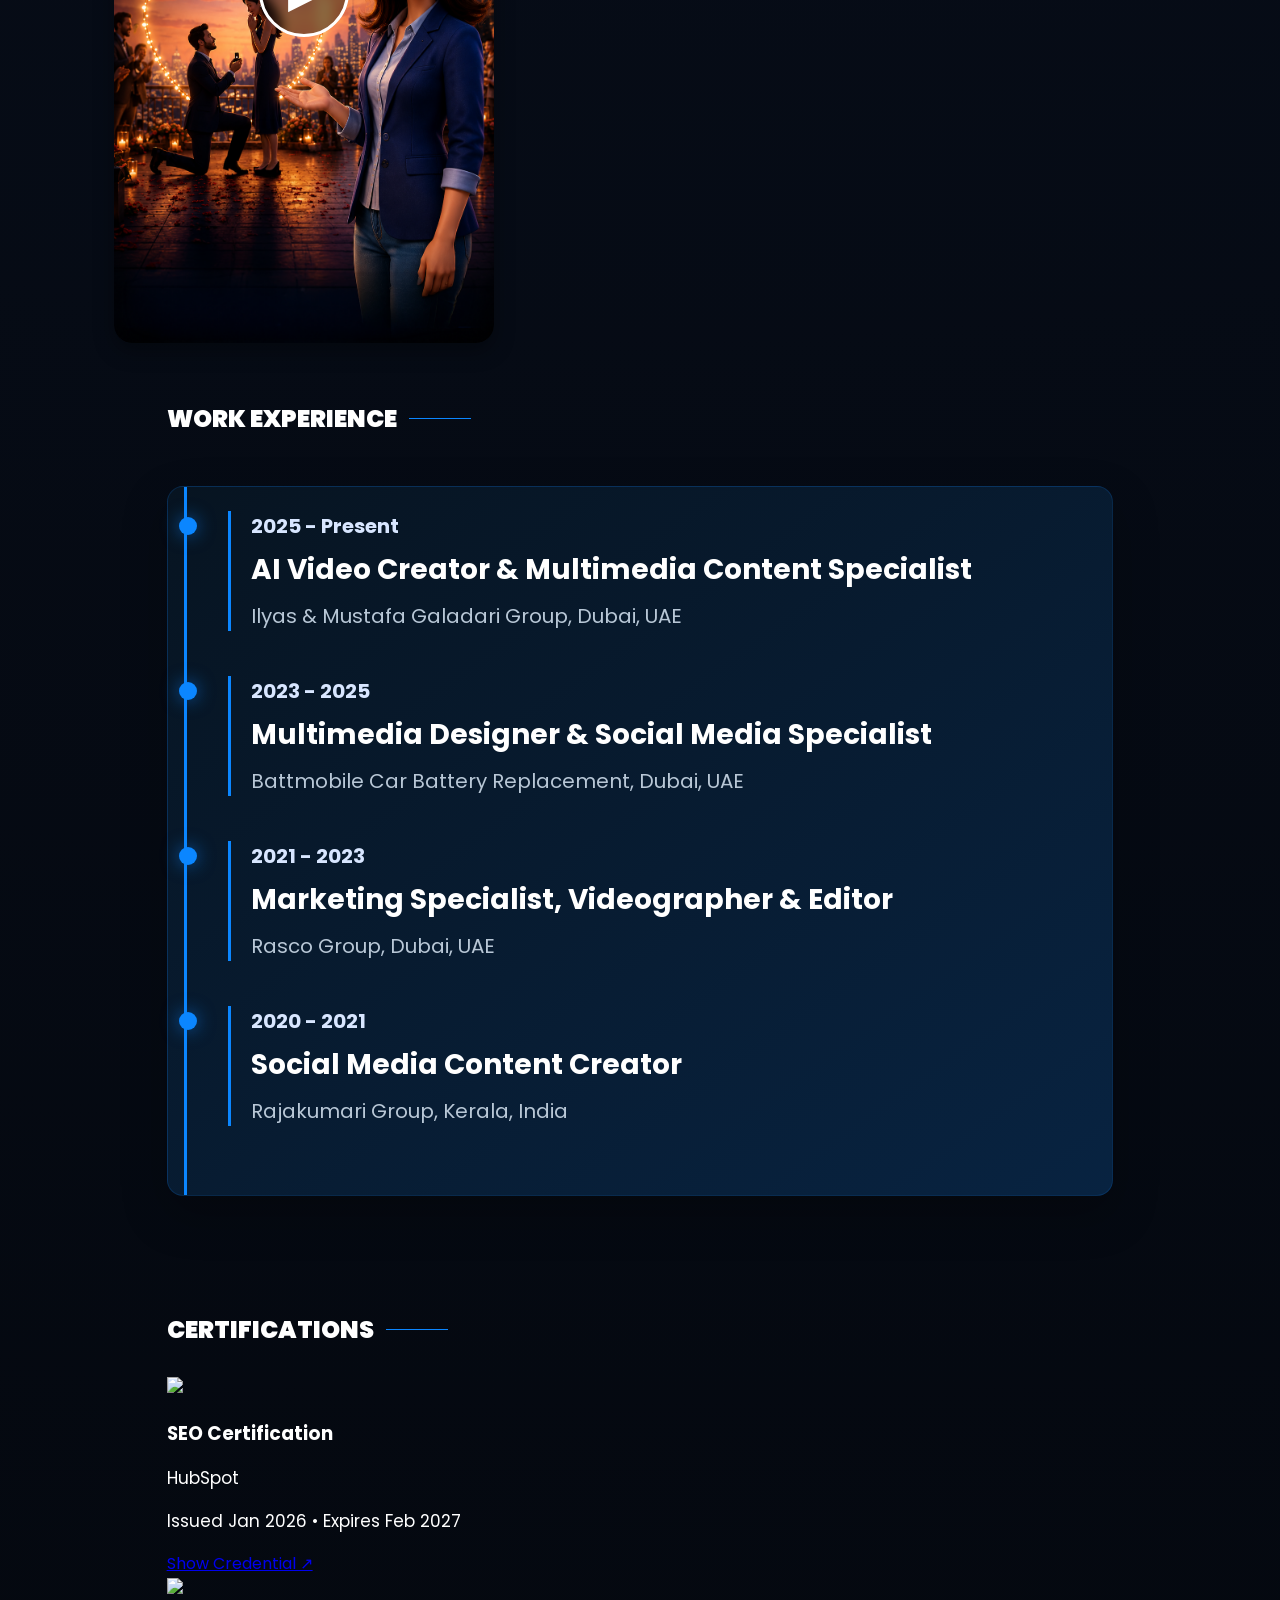
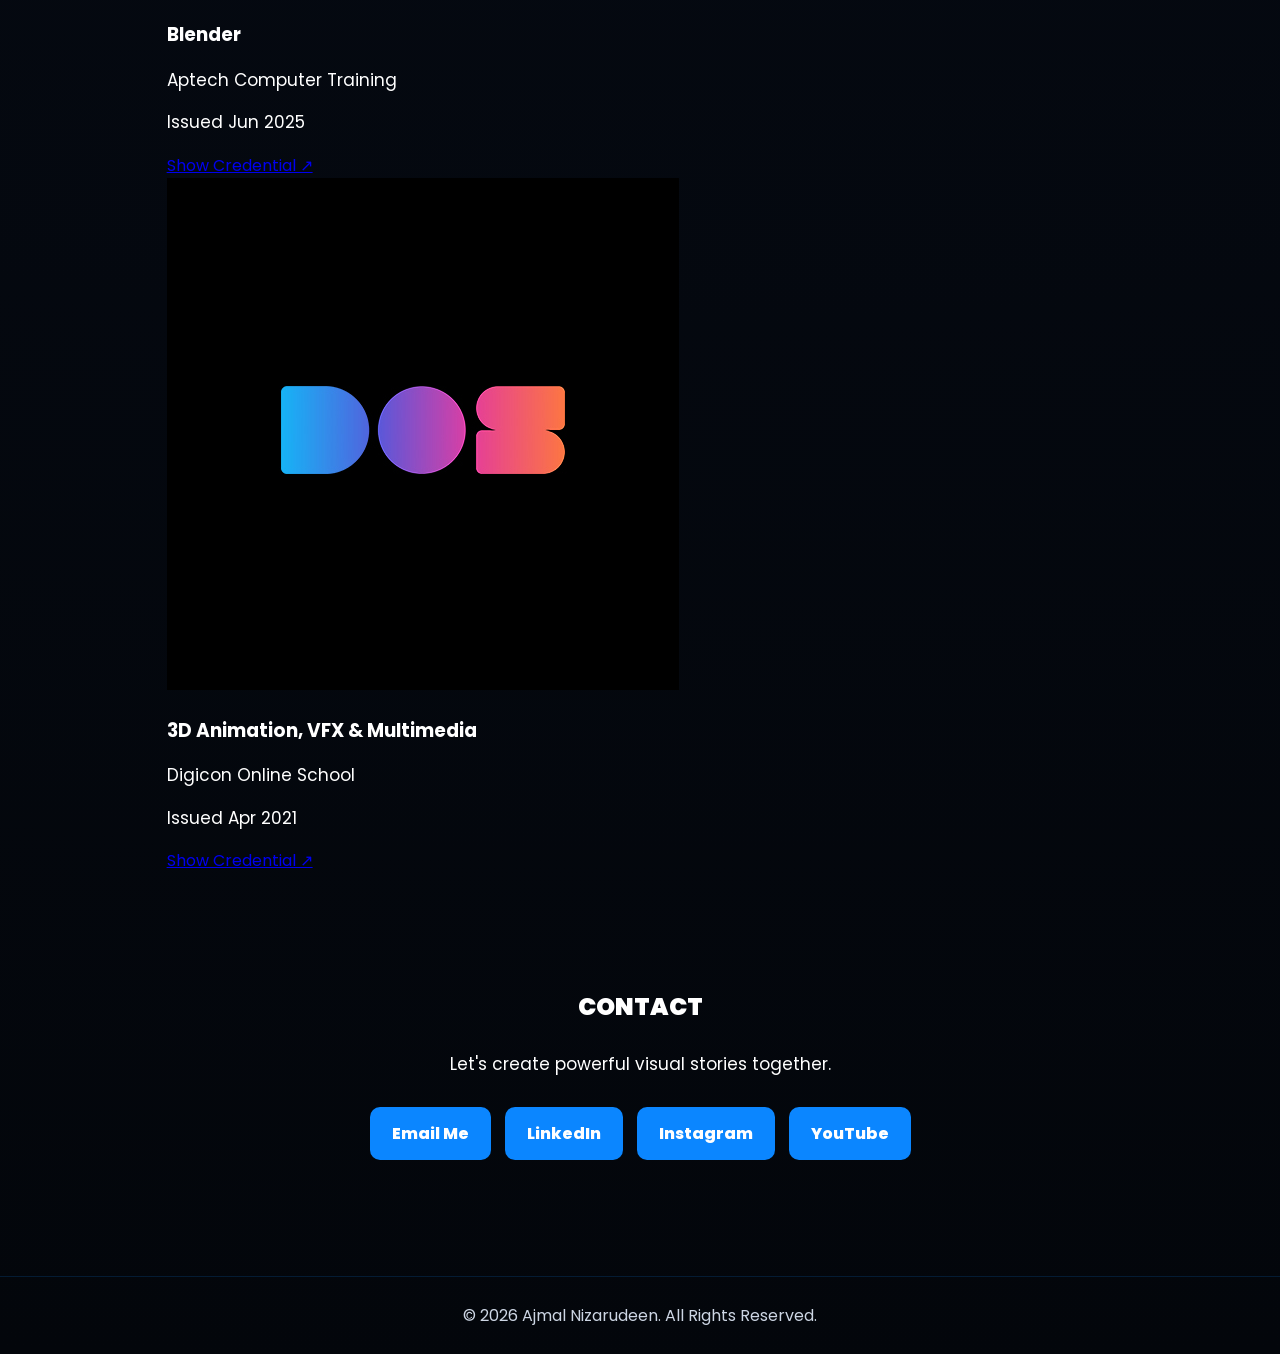
==== commit 0d41e639: "Update index.html" ====
--- a/index.html
+++ b/index.html
@@ -167,14 +167,98 @@
     </div>
 
 </section>
-    <section id="certifications" class="section certifications">
-      <h2>CERTIFICATIONS</h2>
-      <div class="cert-grid">
-        <article class="cert-card reveal">Adobe Creative Suite</article>
-        <article class="cert-card reveal">AI Video Tools</article>
-        <article class="cert-card reveal">Photography & Videography</article>
-      </div>
-    </section>
+   <section id="certifications" class="section certifications">
+
+<h2>CERTIFICATIONS</h2>
+
+<div class="certification-list">
+
+    <!-- SEO -->
+    <div class="certificate-item">
+
+        <img src="hubspot.png" class="cert-logo">
+
+        <div class="cert-content">
+
+            <h3>SEO Certification</h3>
+
+            <p class="issuer">
+                HubSpot
+            </p>
+
+            <p class="date">
+                Issued Jan 2026 • Expires Feb 2027
+            </p>
+
+            <a href="https://drive.google.com/drive/u/0/folders/1Y2l3UHyk59u6gM4ldPPqw8PgLJhI9u_r"
+               target="_blank"
+               class="credential-btn">
+                Show Credential ↗
+            </a>
+
+        </div>
+
+    </div>
+
+    <!-- Blender -->
+
+    <div class="certificate-item">
+
+        <img src="aptech.png" class="cert-logo">
+
+        <div class="cert-content">
+
+            <h3>Blender</h3>
+
+            <p class="issuer">
+                Aptech Computer Training
+            </p>
+
+            <p class="date">
+                Issued Jun 2025
+            </p>
+
+            <a href="https://drive.google.com/drive/u/0/folders/1Y2l3UHyk59u6gM4ldPPqw8PgLJhI9u_r"
+               target="_blank"
+               class="credential-btn">
+                Show Credential ↗
+            </a>
+
+        </div>
+
+    </div>
+
+    <!-- DOS -->
+
+    <div class="certificate-item">
+
+        <img src="DOS.jpg" class="cert-logo">
+
+        <div class="cert-content">
+
+            <h3>3D Animation, VFX & Multimedia</h3>
+
+            <p class="issuer">
+                Digicon Online School
+            </p>
+
+            <p class="date">
+                Issued Apr 2021
+            </p>
+
+            <a href="https://drive.google.com/drive/u/0/folders/1Y2l3UHyk59u6gM4ldPPqw8PgLJhI9u_r"
+               target="_blank"
+               class="credential-btn">
+                Show Credential ↗
+            </a>
+
+        </div>
+
+    </div>
+
+</div>
+
+</section>
 
     <section id="contact" class="section contact">
       <h2>CONTACT</h2>
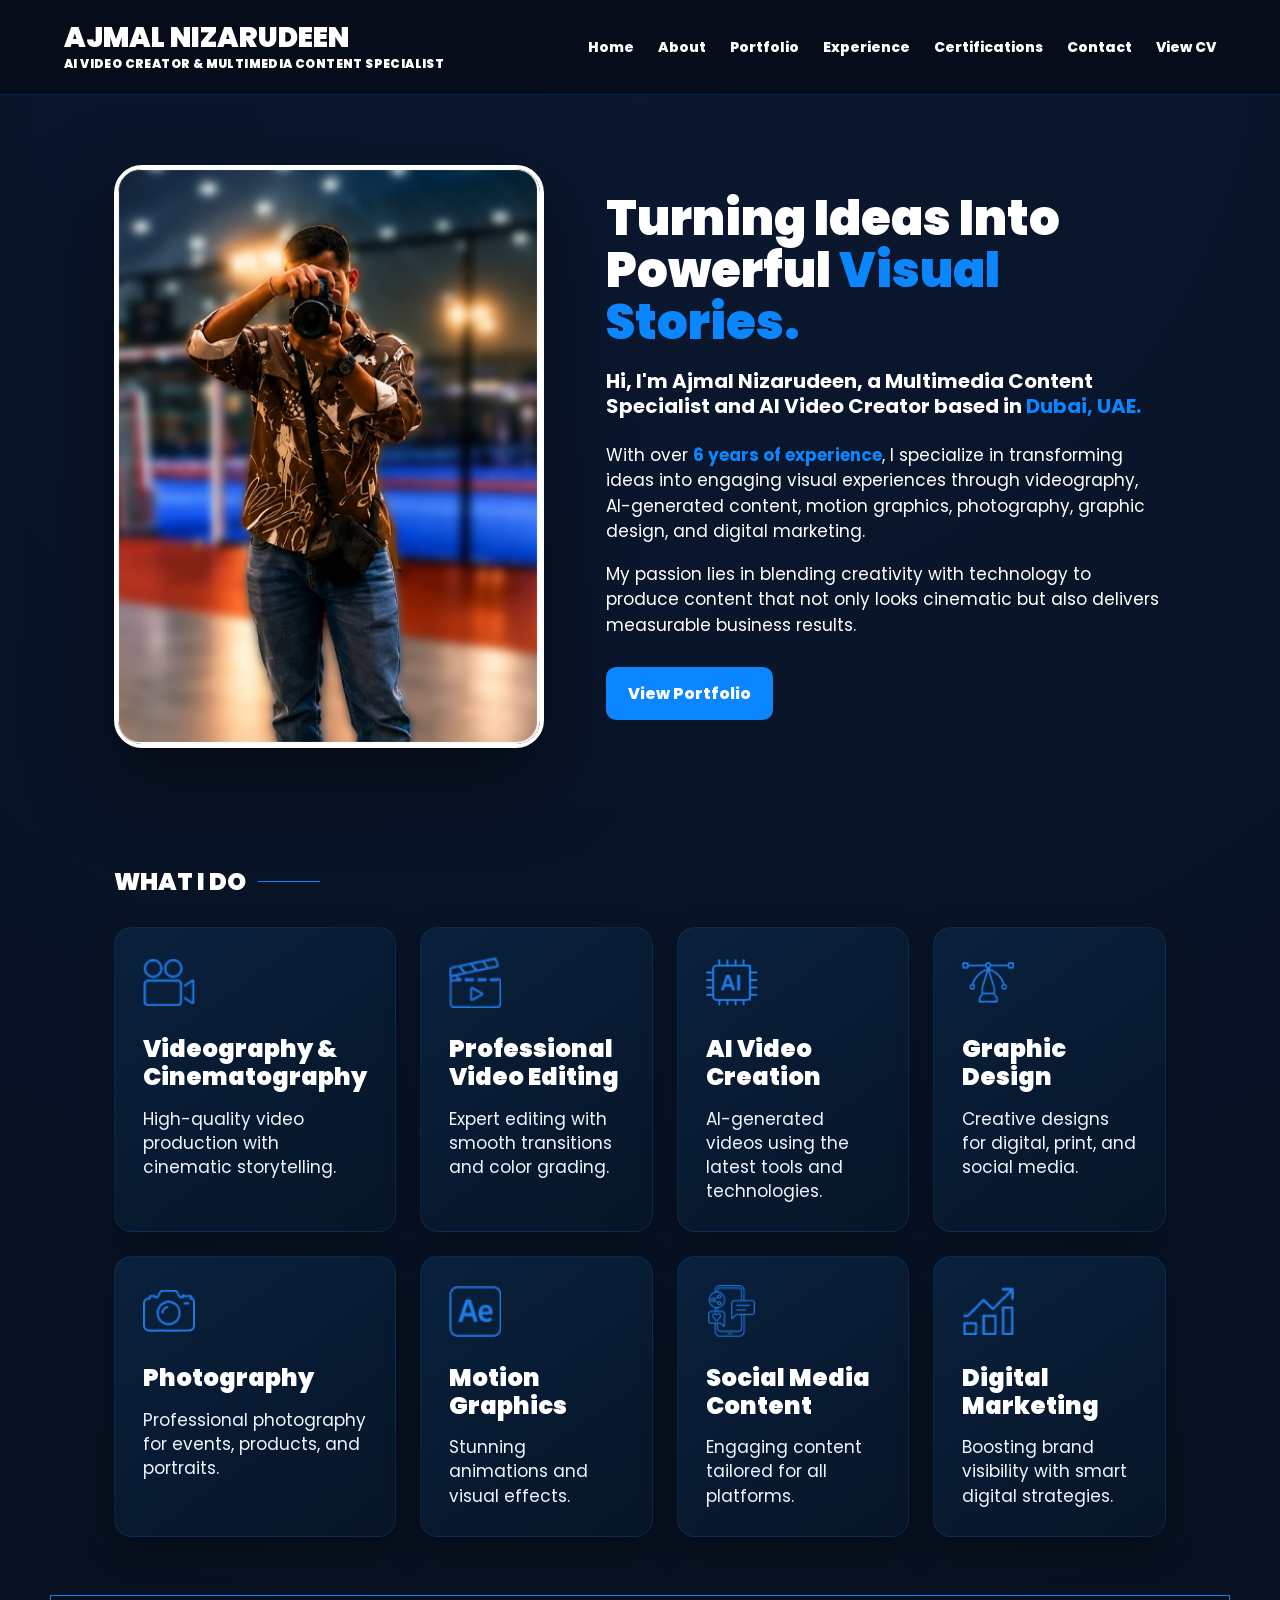
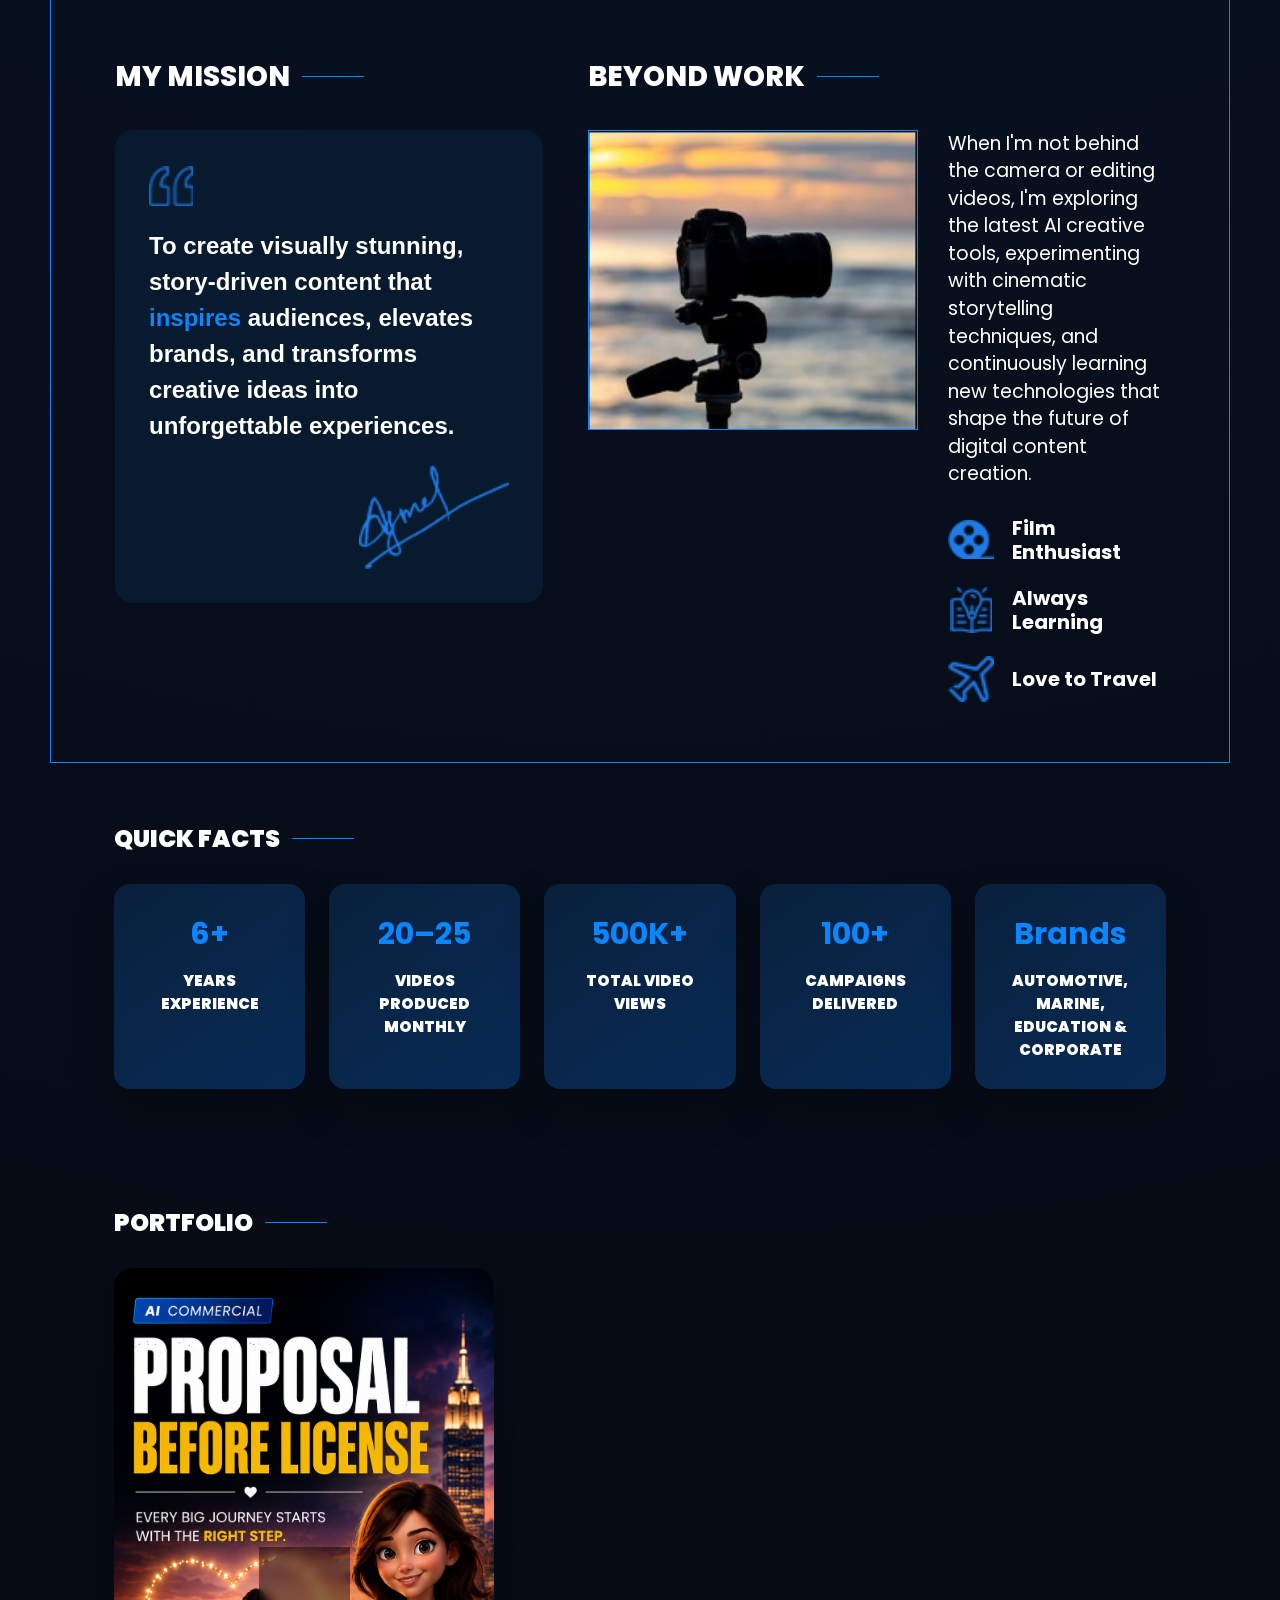
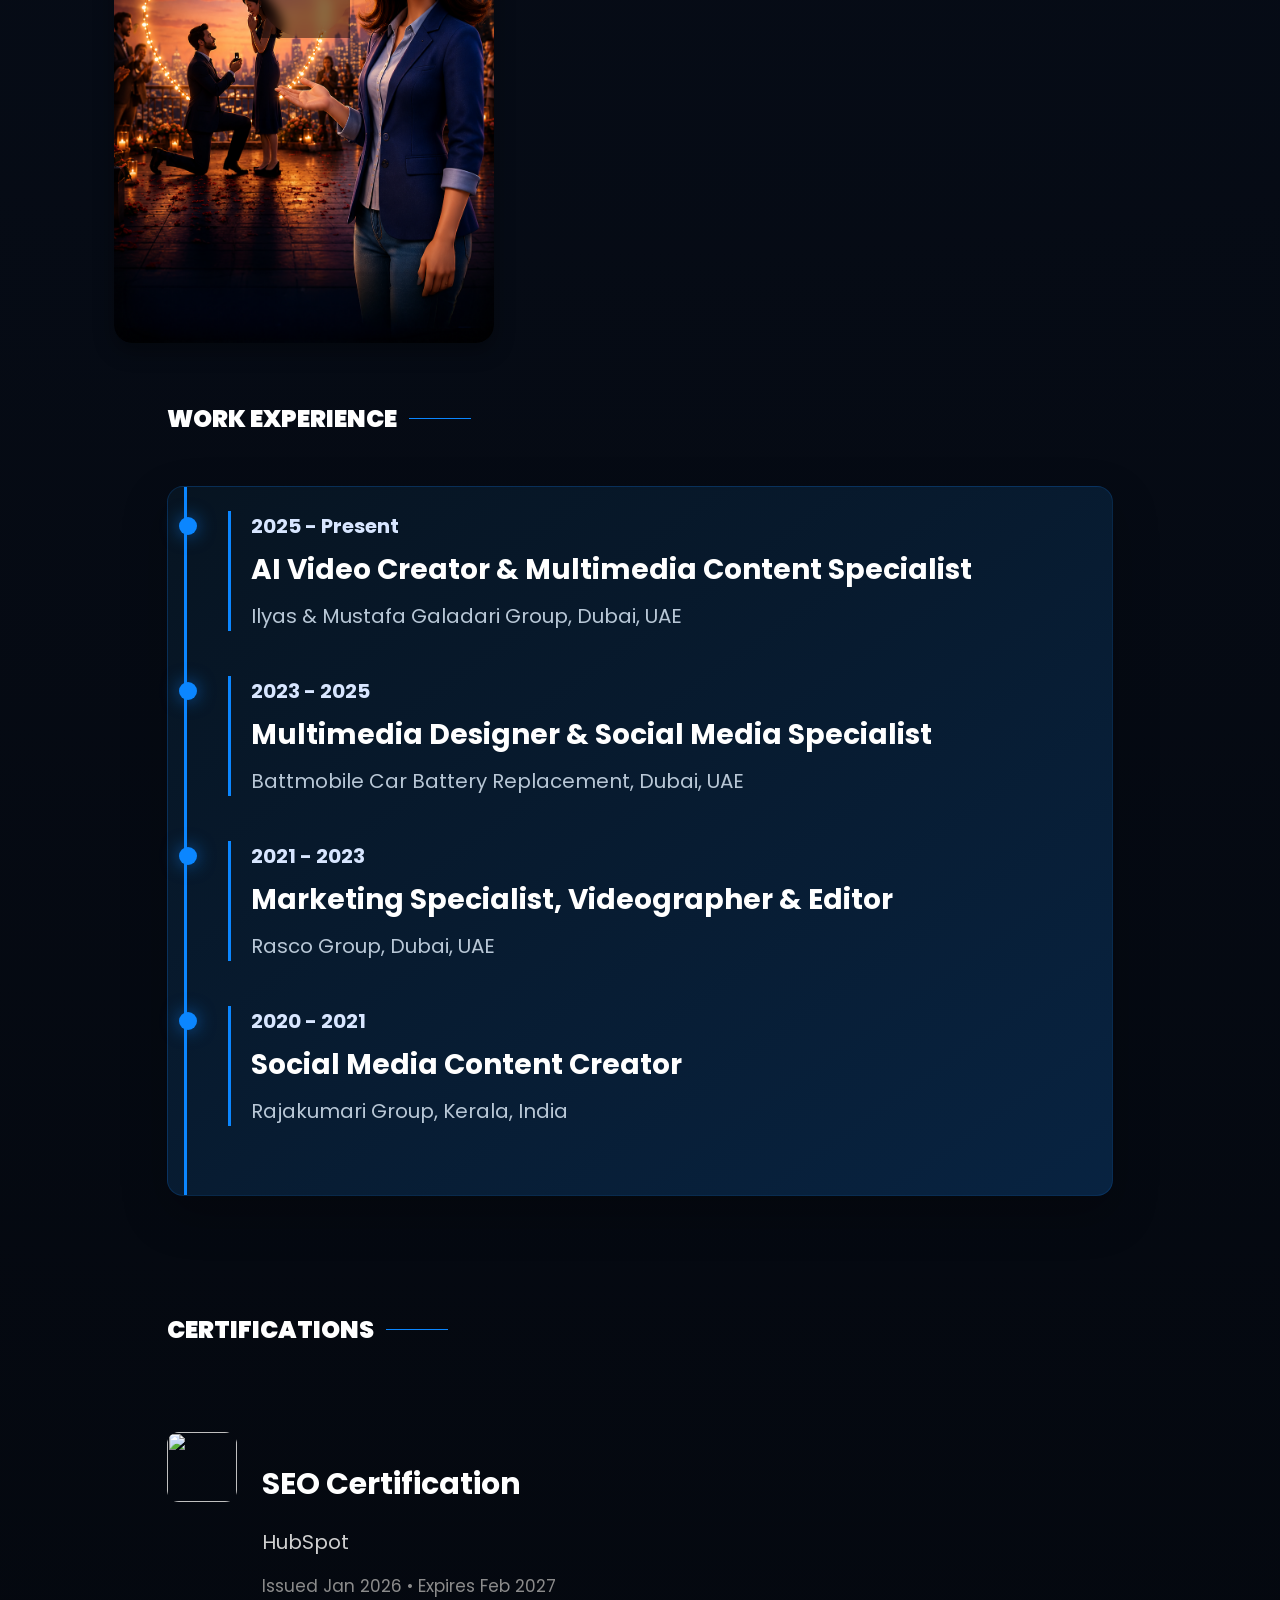
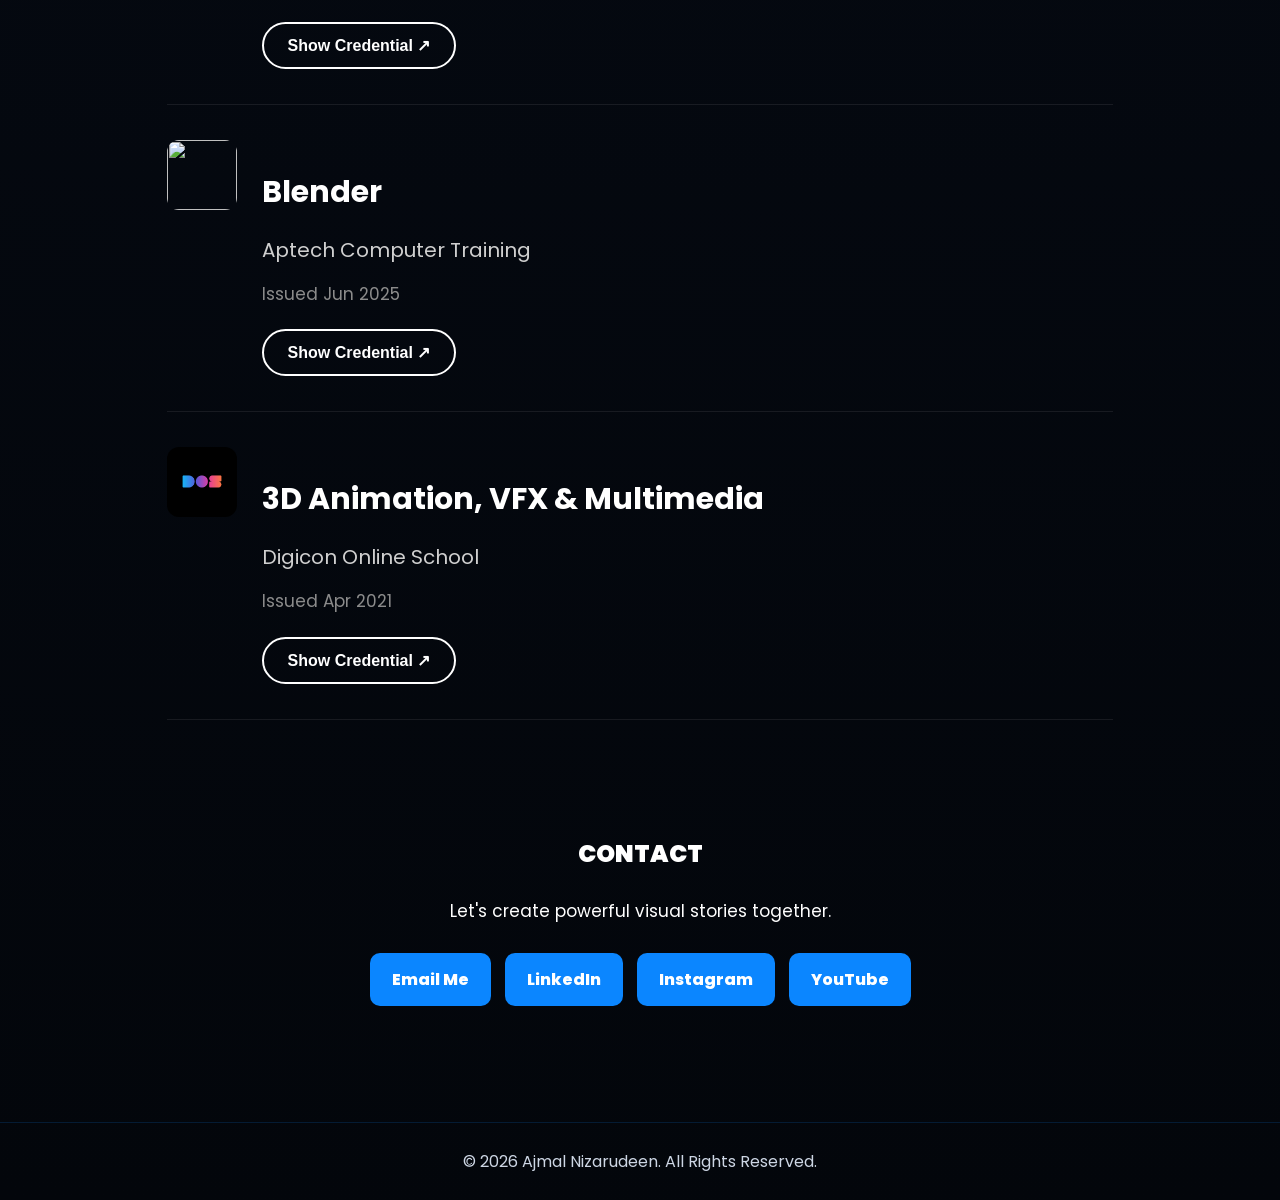
==== commit cf914af7: "Update index.html" ====
--- a/index.html
+++ b/index.html
@@ -190,7 +190,7 @@
                 Issued Jan 2026 • Expires Feb 2027
             </p>
 
-            <a href="https://drive.google.com/drive/u/0/folders/1Y2l3UHyk59u6gM4ldPPqw8PgLJhI9u_r"
+            <a href="https://drive.google.com/file/d/1nTM3UOXCla7CjcZWMXS68_JrH3jNQbOW/view?usp=drive_link"
                target="_blank"
                class="credential-btn">
                 Show Credential ↗
@@ -218,7 +218,7 @@
                 Issued Jun 2025
             </p>
 
-            <a href="https://drive.google.com/drive/u/0/folders/1Y2l3UHyk59u6gM4ldPPqw8PgLJhI9u_r"
+            <a href="https://drive.google.com/file/d/1qVW2qK7nEW7g06VFh845Q7xaSgw-bx4k/view?usp=drive_link"
                target="_blank"
                class="credential-btn">
                 Show Credential ↗
@@ -246,7 +246,7 @@
                 Issued Apr 2021
             </p>
 
-            <a href="https://drive.google.com/drive/u/0/folders/1Y2l3UHyk59u6gM4ldPPqw8PgLJhI9u_r"
+            <a href="https://drive.google.com/file/d/1-NID0sjSlCsssqt-sxdcMh12aqOi2ub8/view?usp=drive_link"
                target="_blank"
                class="credential-btn">
                 Show Credential ↗
--- a/style.css
+++ b/style.css
@@ -321,4 +321,54 @@
         flex:0 0 40px !important;
         object-fit:contain !important;
     }
-}
+}.certification-list{
+    margin-top:50px;
+}
+
+.certificate-item{
+    display:flex;
+    align-items:flex-start;
+    gap:25px;
+    padding:35px 0;
+    border-bottom:1px solid rgba(255,255,255,.08);
+}
+
+.cert-logo{
+    width:70px;
+    height:70px;
+    border-radius:12px;
+    object-fit:cover;
+    flex-shrink:0;
+}
+
+.cert-content h3{
+    font-size:30px;
+    margin-bottom:8px;
+}
+
+.issuer{
+    color:#cfcfcf;
+    font-size:20px;
+    margin-bottom:6px;
+}
+
+.date{
+    color:#8b8b8b;
+    margin-bottom:22px;
+}
+
+.credential-btn{
+    display:inline-block;
+    padding:12px 24px;
+    border:2px solid #ffffff;
+    border-radius:50px;
+    color:#fff;
+    text-decoration:none;
+    font-weight:600;
+    transition:.3s;
+}
+
+.credential-btn:hover{
+    background:#0b86ff;
+    border-color:#0b86ff;
+}
